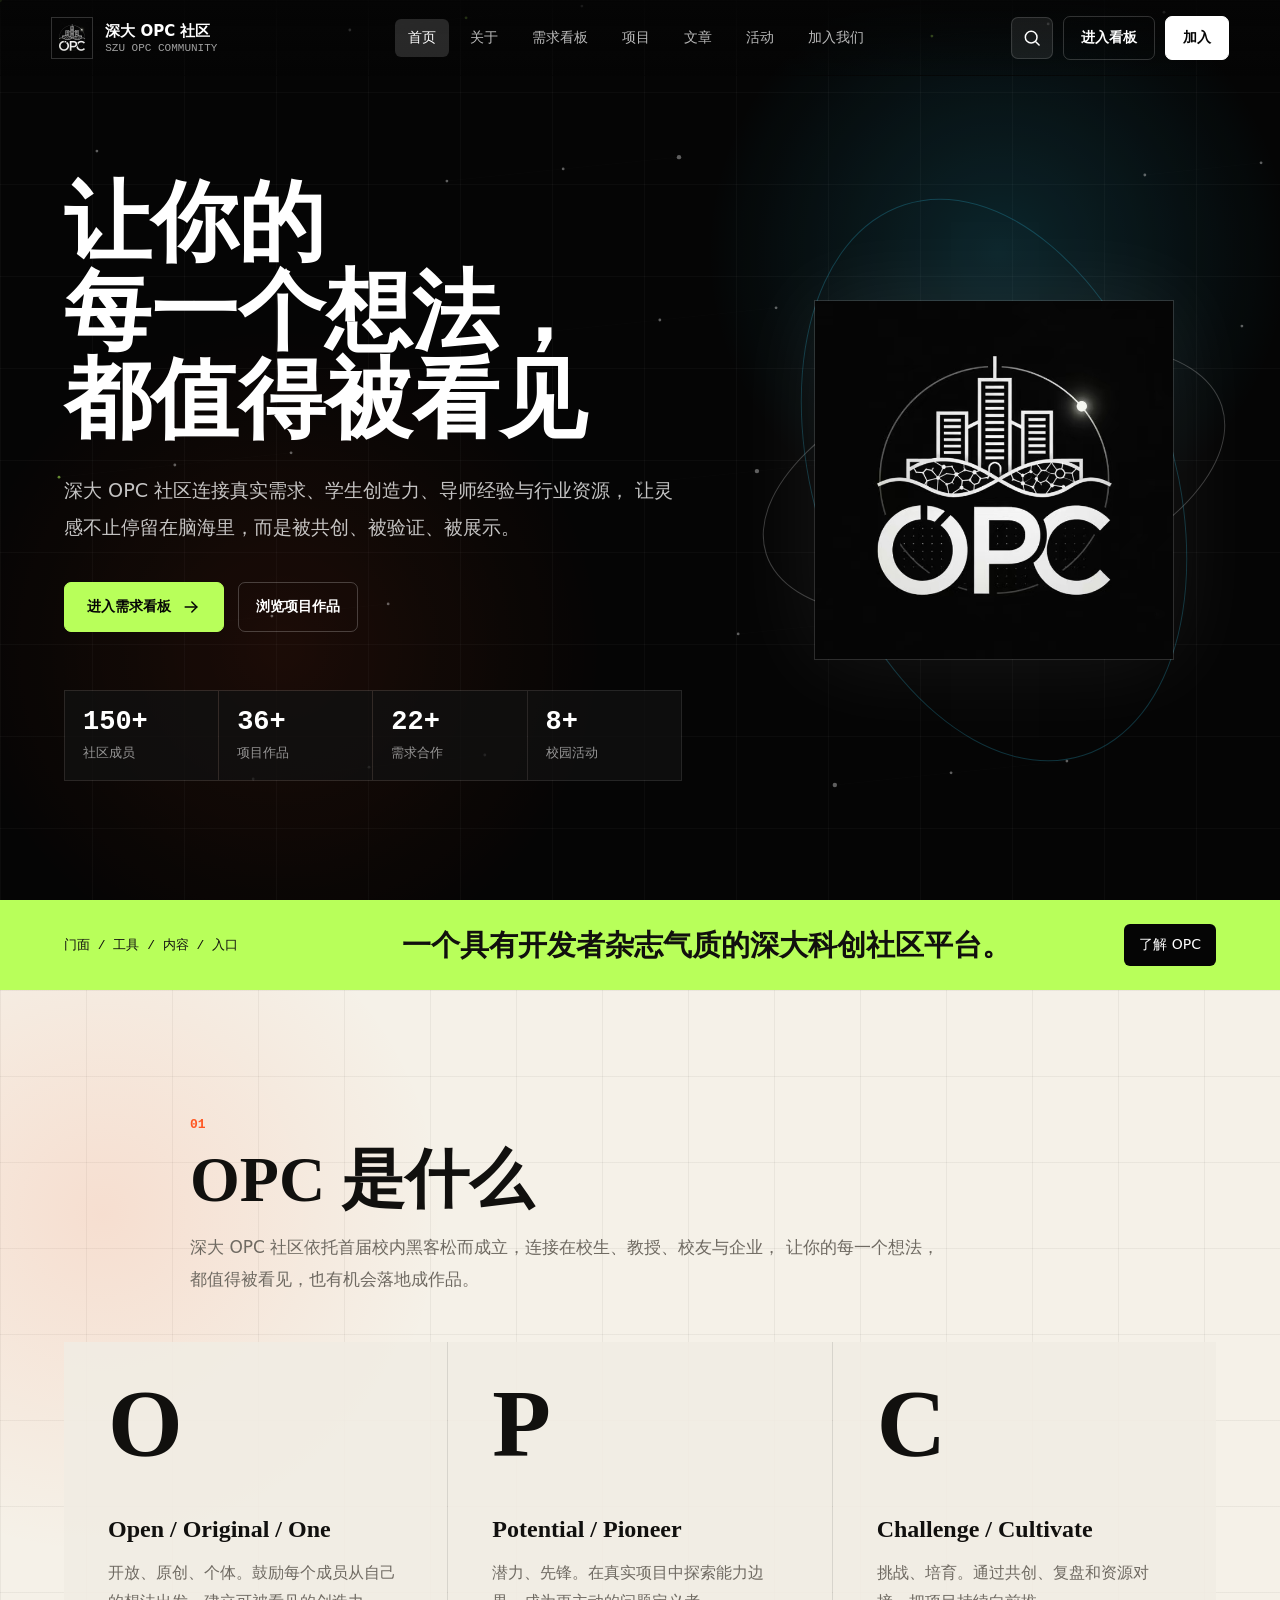
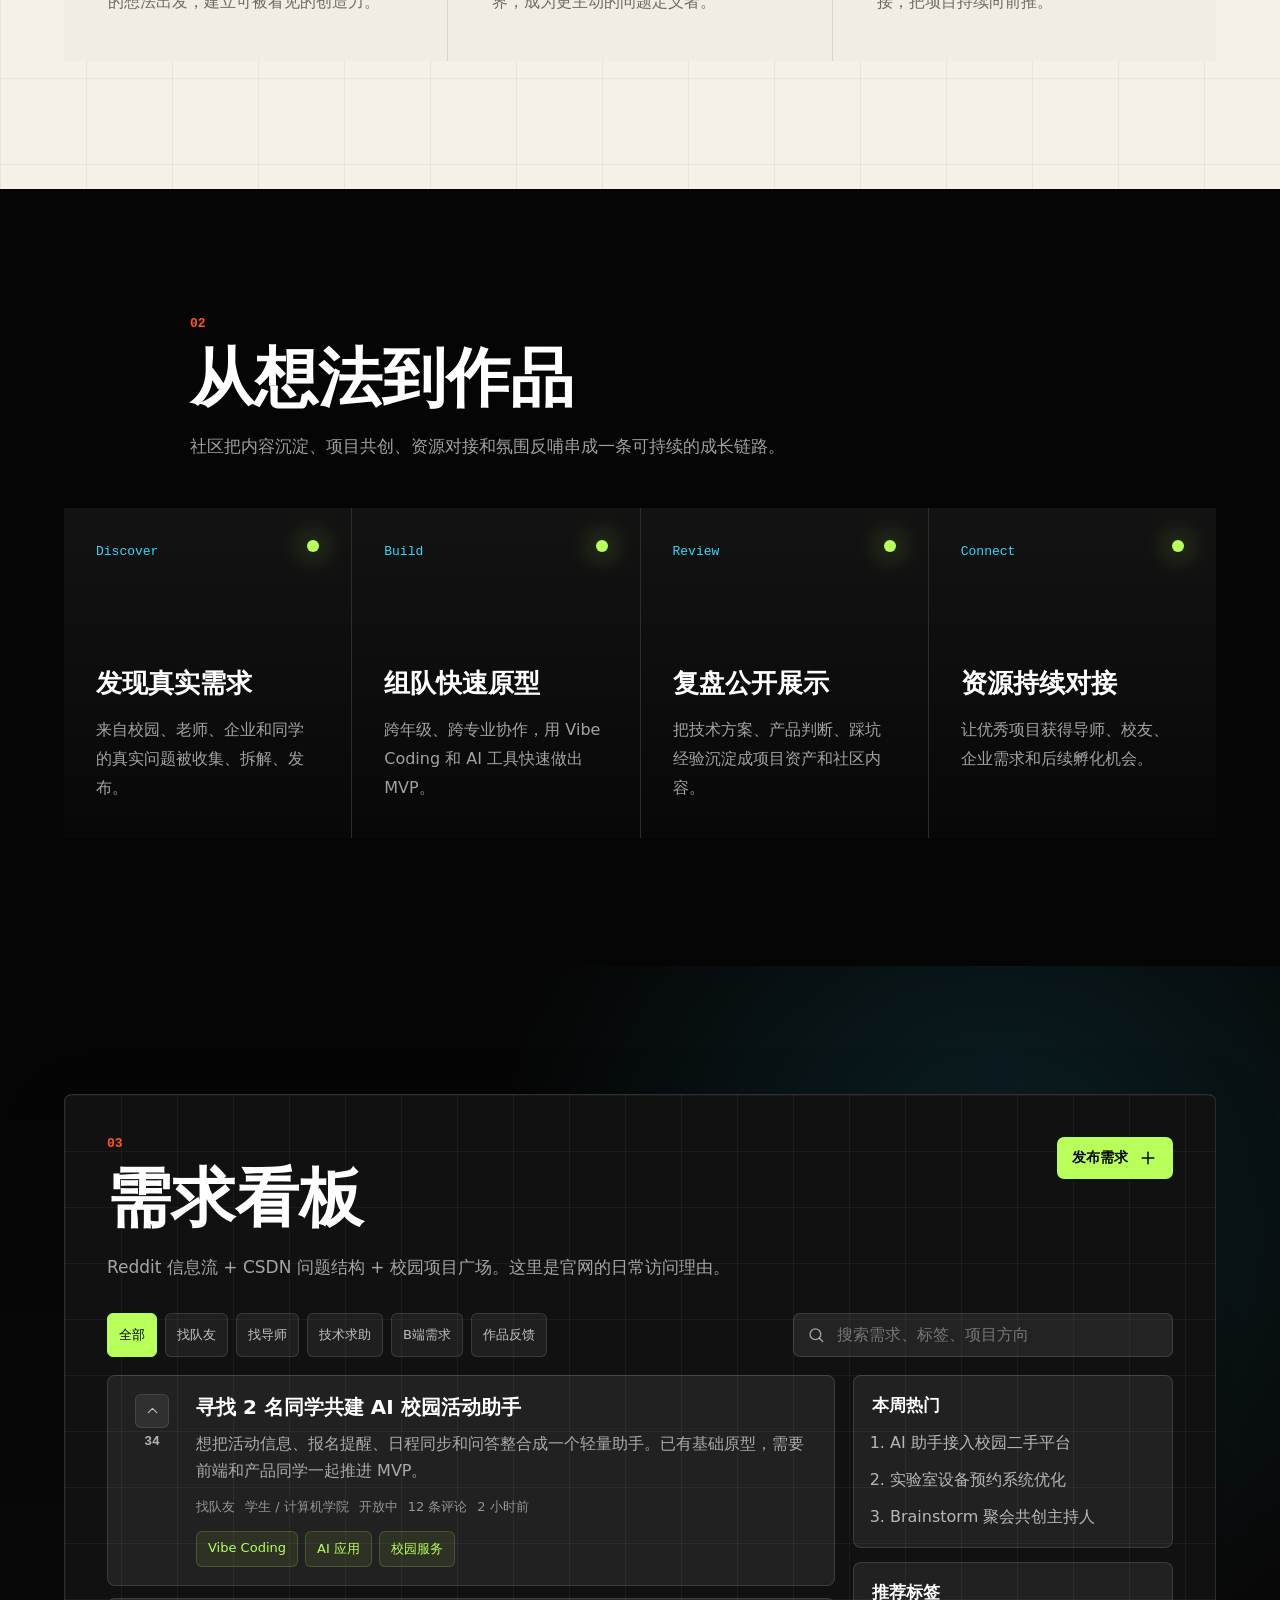
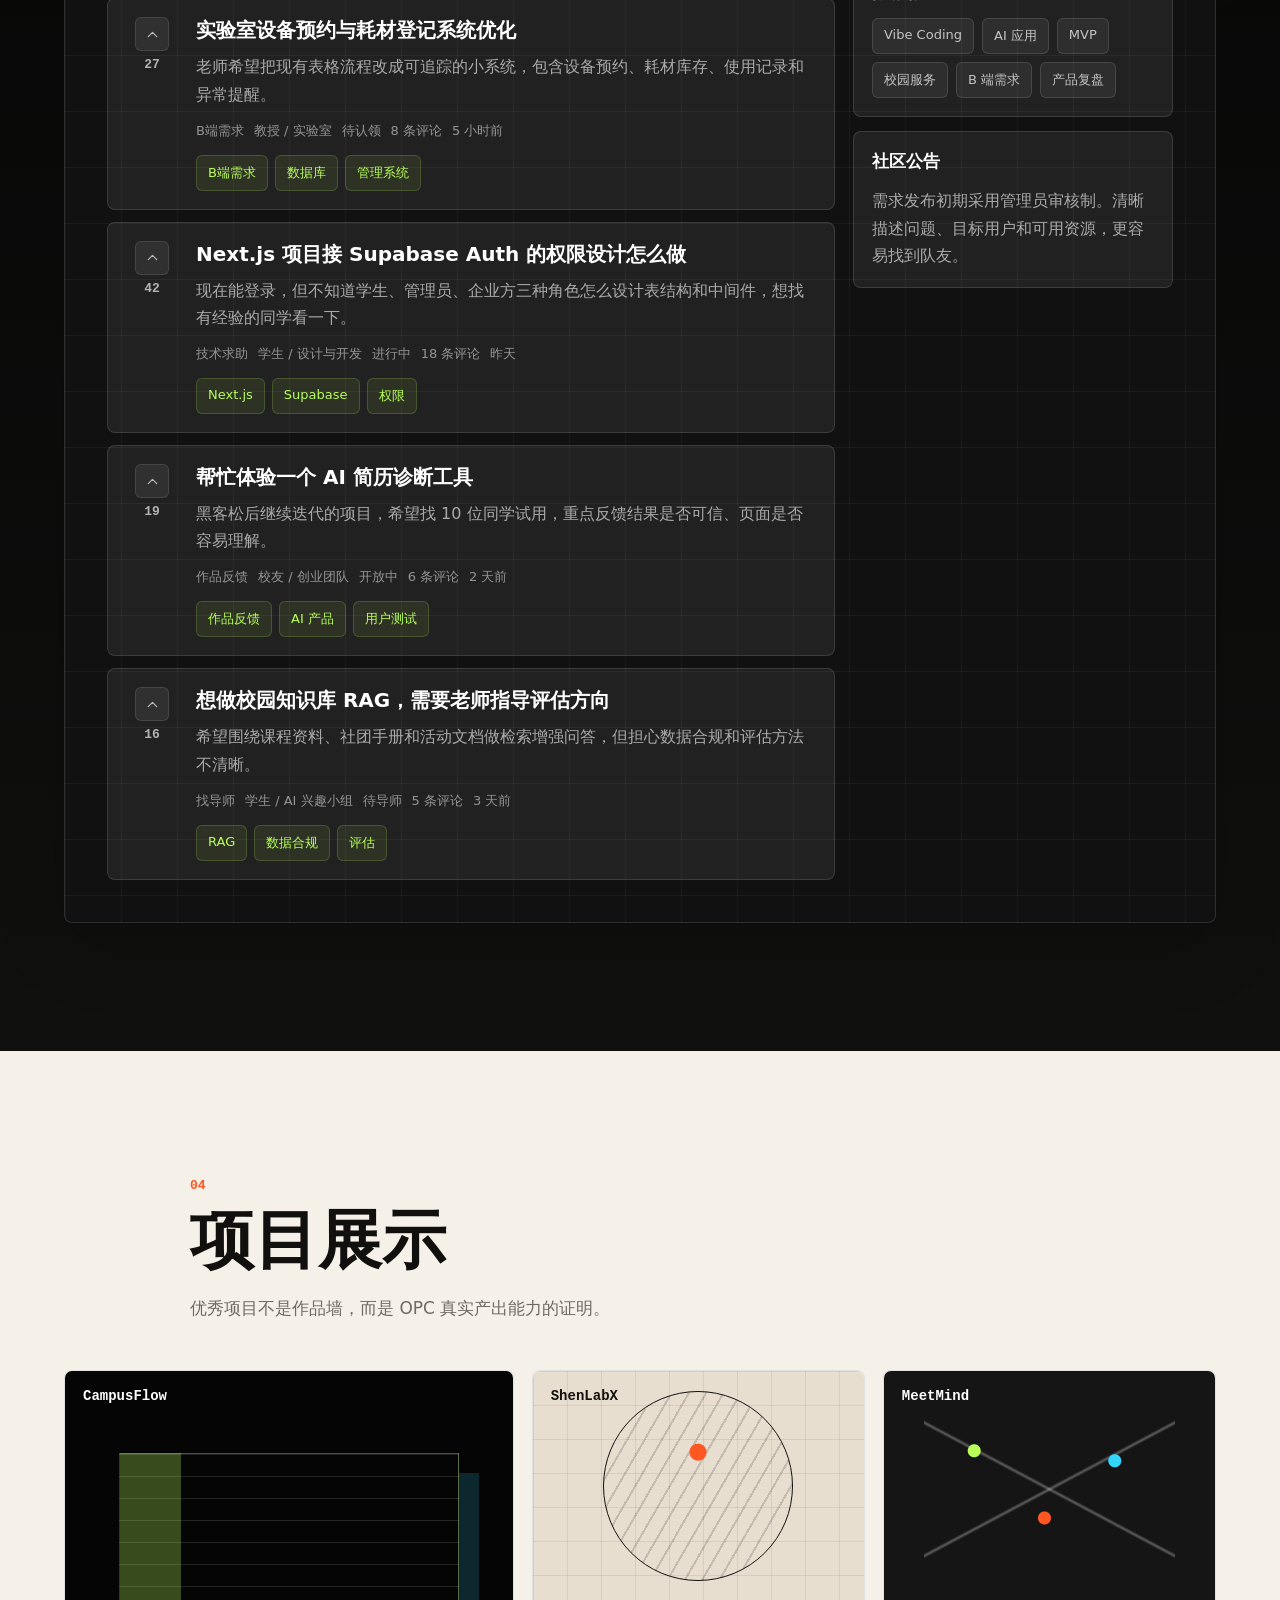
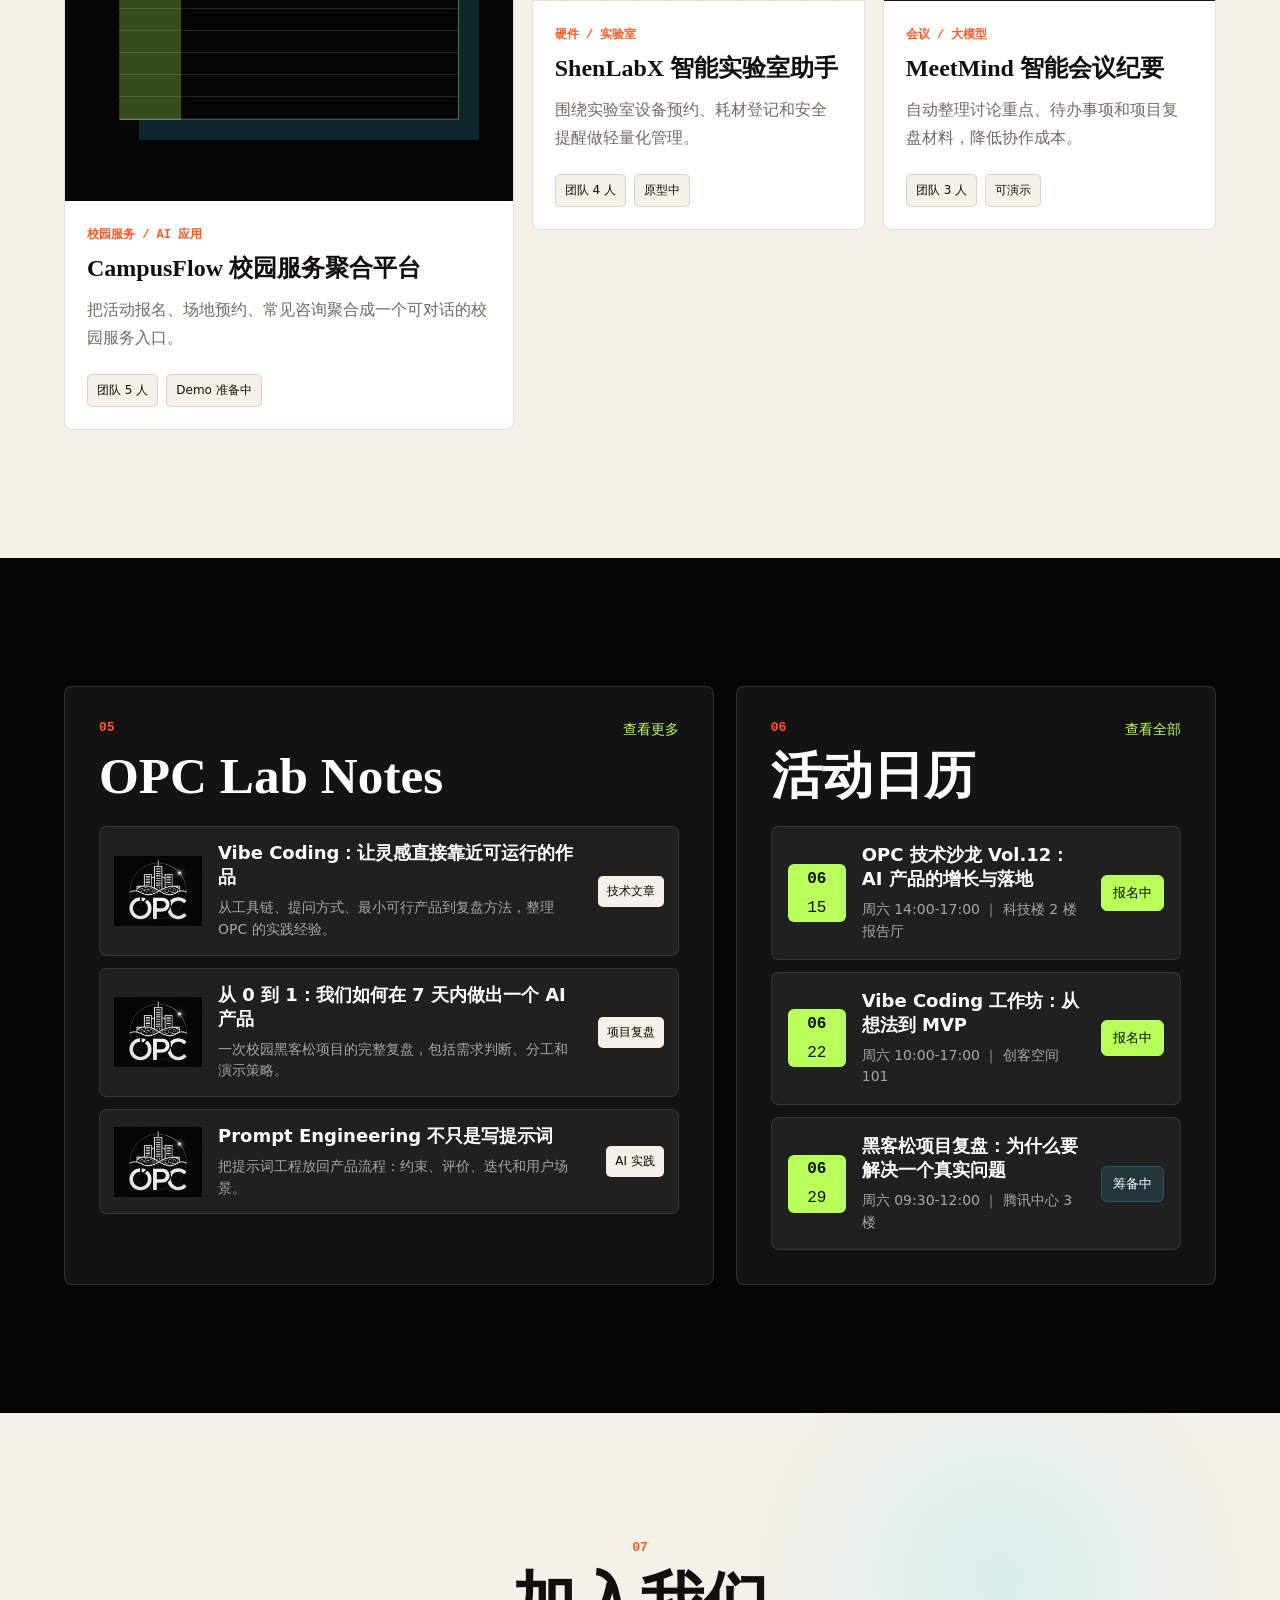
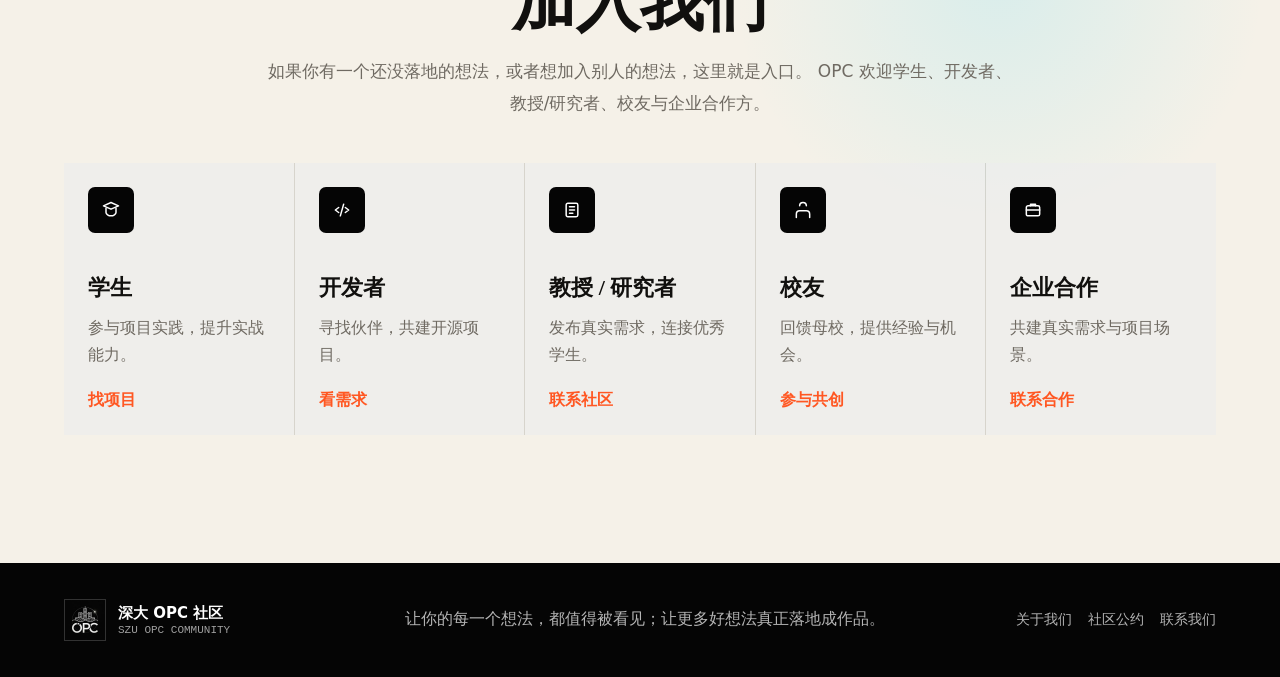
==== index.html @ 53cac073 "Initial OPC website" ====
<!doctype html>
<html lang="zh-CN">
  <head>
    <meta charset="UTF-8" />
    <meta name="viewport" content="width=device-width, initial-scale=1.0" />
    <meta
      name="description"
      content="深大 OPC 社区官网，让你的每一个想法，都值得被看见。面向 Vibe Coding、AI 应用与真实项目落地的深大科创实践社区。"
    />
    <title>深大 OPC 社区 | 让你的每一个想法，都值得被看见</title>
    <link rel="stylesheet" href="./styles.css" />
  </head>
  <body>
    <header class="site-header" data-elevated="false">
      <a class="brand" href="#home" aria-label="返回首页">
        <img src="./LOGO.jpg" alt="深大 OPC 社区 Logo" />
        <span>
          <strong>深大 OPC 社区</strong>
          <small>SZU OPC Community</small>
        </span>
      </a>

      <nav class="desktop-nav" aria-label="主导航">
        <a href="#home">首页</a>
        <a href="#about">关于</a>
        <a href="#board">需求看板</a>
        <a href="#projects">项目</a>
        <a href="#posts">文章</a>
        <a href="#events">活动</a>
        <a href="#join">加入我们</a>
      </nav>

      <div class="header-actions">
        <button class="icon-button" type="button" aria-label="搜索" data-open-search>
          <svg viewBox="0 0 24 24" aria-hidden="true">
            <circle cx="11" cy="11" r="7"></circle>
            <path d="m16.5 16.5 4 4"></path>
          </svg>
        </button>
        <a class="ghost-button" href="#board">进入看板</a>
        <a class="solid-button" href="#join">加入</a>
        <button class="menu-button" type="button" aria-label="打开菜单" data-menu-button>
          <span></span>
          <span></span>
        </button>
      </div>
    </header>

    <aside class="mobile-panel" aria-hidden="true" data-mobile-panel>
      <a href="#home">首页</a>
      <a href="#about">关于 OPC</a>
      <a href="#board">需求看板</a>
      <a href="#projects">项目展示</a>
      <a href="#posts">社区文章</a>
      <a href="#events">活动</a>
      <a href="#join">加入我们</a>
    </aside>

    <main>
      <section class="hero section-dark" id="home">
        <canvas class="network-canvas" aria-hidden="true"></canvas>
        <div class="hero-grid">
          <div class="hero-copy reveal">
            <h1><span>让你的</span><span>每一个想法，</span><span>都值得被看见</span></h1>
            <p>
              深大 OPC 社区连接真实需求、学生创造力、导师经验与行业资源，
              让灵感不止停留在脑海里，而是被共创、被验证、被展示。
            </p>
            <div class="hero-actions">
              <a class="primary-cta" href="#board">
                进入需求看板
                <svg viewBox="0 0 24 24" aria-hidden="true">
                  <path d="M5 12h14"></path>
                  <path d="m13 6 6 6-6 6"></path>
                </svg>
              </a>
              <a class="secondary-cta" href="#projects">浏览项目作品</a>
            </div>
            <dl class="hero-stats">
              <div>
                <dt>150+</dt>
                <dd>社区成员</dd>
              </div>
              <div>
                <dt>36+</dt>
                <dd>项目作品</dd>
              </div>
              <div>
                <dt>22+</dt>
                <dd>需求合作</dd>
              </div>
              <div>
                <dt>8+</dt>
                <dd>校园活动</dd>
              </div>
            </dl>
          </div>

          <div class="hero-mark reveal">
            <img src="./LOGO.jpg" alt="深大 OPC 社区品牌标识" />
            <div class="orbit orbit-one"></div>
            <div class="orbit orbit-two"></div>
          </div>
        </div>
      </section>

      <section class="intro-strip">
        <p>门面 / 工具 / 内容 / 入口</p>
        <strong>一个具有开发者杂志气质的深大科创社区平台。</strong>
        <a href="#about">了解 OPC</a>
      </section>

      <section class="section paper-section" id="about">
        <div class="section-heading reveal">
          <span class="section-number">01</span>
          <h2>OPC 是什么</h2>
          <p>
            深大 OPC 社区依托首届校内黑客松而成立，连接在校生、教授、校友与企业，
            让你的每一个想法，都值得被看见，也有机会落地成作品。
          </p>
        </div>
        <div class="meaning-grid reveal">
          <article>
            <span>O</span>
            <h3>Open / Original / One</h3>
            <p>开放、原创、个体。鼓励每个成员从自己的想法出发，建立可被看见的创造力。</p>
          </article>
          <article>
            <span>P</span>
            <h3>Potential / Pioneer</h3>
            <p>潜力、先锋。在真实项目中探索能力边界，成为更主动的问题定义者。</p>
          </article>
          <article>
            <span>C</span>
            <h3>Challenge / Cultivate</h3>
            <p>挑战、培育。通过共创、复盘和资源对接，把项目持续向前推。</p>
          </article>
        </div>
      </section>

      <section class="section flow-section">
        <div class="section-heading reveal">
          <span class="section-number">02</span>
          <h2>从想法到作品</h2>
          <p>社区把内容沉淀、项目共创、资源对接和氛围反哺串成一条可持续的成长链路。</p>
        </div>
        <div class="flow-line reveal">
          <article>
            <small>Discover</small>
            <h3>发现真实需求</h3>
            <p>来自校园、老师、企业和同学的真实问题被收集、拆解、发布。</p>
          </article>
          <article>
            <small>Build</small>
            <h3>组队快速原型</h3>
            <p>跨年级、跨专业协作，用 Vibe Coding 和 AI 工具快速做出 MVP。</p>
          </article>
          <article>
            <small>Review</small>
            <h3>复盘公开展示</h3>
            <p>把技术方案、产品判断、踩坑经验沉淀成项目资产和社区内容。</p>
          </article>
          <article>
            <small>Connect</small>
            <h3>资源持续对接</h3>
            <p>让优秀项目获得导师、校友、企业需求和后续孵化机会。</p>
          </article>
        </div>
      </section>

      <section class="section board-section" id="board">
        <div class="board-shell reveal">
          <div class="board-top">
            <div>
              <span class="section-number">03</span>
              <h2>需求看板</h2>
              <p>Reddit 信息流 + CSDN 问题结构 + 校园项目广场。这里是官网的日常访问理由。</p>
            </div>
            <button class="primary-cta compact" type="button" data-open-composer>
              发布需求
              <svg viewBox="0 0 24 24" aria-hidden="true">
                <path d="M12 5v14"></path>
                <path d="M5 12h14"></path>
              </svg>
            </button>
          </div>

          <div class="board-controls">
            <div class="filter-tabs" data-filter-tabs>
              <button class="active" type="button" data-filter="全部">全部</button>
              <button type="button" data-filter="找队友">找队友</button>
              <button type="button" data-filter="找导师">找导师</button>
              <button type="button" data-filter="技术求助">技术求助</button>
              <button type="button" data-filter="B端需求">B端需求</button>
              <button type="button" data-filter="作品反馈">作品反馈</button>
            </div>
            <label class="search-box">
              <svg viewBox="0 0 24 24" aria-hidden="true">
                <circle cx="11" cy="11" r="7"></circle>
                <path d="m16.5 16.5 4 4"></path>
              </svg>
              <input data-board-search type="search" placeholder="搜索需求、标签、项目方向" />
            </label>
          </div>

          <div class="board-layout">
            <div class="demand-feed" data-demand-feed></div>
            <aside class="board-sidebar">
              <section>
                <h3>本周热门</h3>
                <ol>
                  <li>AI 助手接入校园二手平台</li>
                  <li>实验室设备预约系统优化</li>
                  <li>Brainstorm 聚会共创主持人</li>
                </ol>
              </section>
              <section>
                <h3>推荐标签</h3>
                <div class="tag-cloud">
                  <span>Vibe Coding</span>
                  <span>AI 应用</span>
                  <span>MVP</span>
                  <span>校园服务</span>
                  <span>B 端需求</span>
                  <span>产品复盘</span>
                </div>
              </section>
              <section class="notice">
                <h3>社区公告</h3>
                <p>需求发布初期采用管理员审核制。清晰描述问题、目标用户和可用资源，更容易找到队友。</p>
              </section>
            </aside>
          </div>
        </div>
      </section>

      <section class="section project-section" id="projects">
        <div class="section-heading reveal">
          <span class="section-number">04</span>
          <h2>项目展示</h2>
          <p>优秀项目不是作品墙，而是 OPC 真实产出能力的证明。</p>
        </div>
        <div class="project-rail reveal">
          <article class="project-card large">
            <div class="project-visual black-visual">
              <span>CampusFlow</span>
              <div class="mini-dashboard"></div>
            </div>
            <div>
              <small>校园服务 / AI 应用</small>
              <h3>CampusFlow 校园服务聚合平台</h3>
              <p>把活动报名、场地预约、常见咨询聚合成一个可对话的校园服务入口。</p>
              <footer>
                <span>团队 5 人</span>
                <span>Demo 准备中</span>
              </footer>
            </div>
          </article>
          <article class="project-card">
            <div class="project-visual light-visual">
              <span>ShenLabX</span>
              <div class="lab-object"></div>
            </div>
            <div>
              <small>硬件 / 实验室</small>
              <h3>ShenLabX 智能实验室助手</h3>
              <p>围绕实验室设备预约、耗材登记和安全提醒做轻量化管理。</p>
              <footer>
                <span>团队 4 人</span>
                <span>原型中</span>
              </footer>
            </div>
          </article>
          <article class="project-card">
            <div class="project-visual network-visual">
              <span>MeetMind</span>
              <div class="node-graph"></div>
            </div>
            <div>
              <small>会议 / 大模型</small>
              <h3>MeetMind 智能会议纪要</h3>
              <p>自动整理讨论重点、待办事项和项目复盘材料，降低协作成本。</p>
              <footer>
                <span>团队 3 人</span>
                <span>可演示</span>
              </footer>
            </div>
          </article>
        </div>
      </section>

      <section class="section content-events">
        <div class="posts-panel reveal" id="posts">
          <div class="panel-heading">
            <div>
              <span class="section-number">05</span>
              <h2>OPC Lab Notes</h2>
            </div>
            <a href="#posts">查看更多</a>
          </div>
          <div class="post-list">
            <article data-post-id="vibe-coding" role="button" tabindex="0" aria-label="查看文章：Vibe Coding：让灵感直接靠近可运行的作品">
              <img src="./LOGO.jpg" alt="" />
              <div>
                <h3>Vibe Coding：让灵感直接靠近可运行的作品</h3>
                <p>从工具链、提问方式、最小可行产品到复盘方法，整理 OPC 的实践经验。</p>
              </div>
              <span>技术文章</span>
            </article>
            <article data-post-id="ai-product-7-days" role="button" tabindex="0" aria-label="查看文章：从 0 到 1：我们如何在 7 天内做出一个 AI 产品">
              <img src="./LOGO.jpg" alt="" />
              <div>
                <h3>从 0 到 1：我们如何在 7 天内做出一个 AI 产品</h3>
                <p>一次校园黑客松项目的完整复盘，包括需求判断、分工和演示策略。</p>
              </div>
              <span>项目复盘</span>
            </article>
            <article data-post-id="prompt-engineering" role="button" tabindex="0" aria-label="查看文章：Prompt Engineering 不只是写提示词">
              <img src="./LOGO.jpg" alt="" />
              <div>
                <h3>Prompt Engineering 不只是写提示词</h3>
                <p>把提示词工程放回产品流程：约束、评价、迭代和用户场景。</p>
              </div>
              <span>AI 实践</span>
            </article>
          </div>
        </div>

        <div class="events-panel reveal" id="events">
          <div class="panel-heading">
            <div>
              <span class="section-number">06</span>
              <h2>活动日历</h2>
            </div>
            <a href="#events">查看全部</a>
          </div>
          <div class="event-list">
            <article data-event-id="opc-salon-12" role="button" tabindex="0" aria-label="报名活动：OPC 技术沙龙 Vol.12：AI 产品的增长与落地">
              <time><strong>06</strong><span>15</span></time>
              <div>
                <h3>OPC 技术沙龙 Vol.12：AI 产品的增长与落地</h3>
                <p>周六 14:00-17:00 ｜ 科技楼 2 楼报告厅</p>
              </div>
              <span class="status open">报名中</span>
            </article>
            <article data-event-id="vibe-workshop" role="button" tabindex="0" aria-label="报名活动：Vibe Coding 工作坊：从想法到 MVP">
              <time><strong>06</strong><span>22</span></time>
              <div>
                <h3>Vibe Coding 工作坊：从想法到 MVP</h3>
                <p>周六 10:00-17:00 ｜ 创客空间 101</p>
              </div>
              <span class="status open">报名中</span>
            </article>
            <article data-event-id="hackathon-review" role="button" tabindex="0" aria-label="查看活动：黑客松项目复盘">
              <time><strong>06</strong><span>29</span></time>
              <div>
                <h3>黑客松项目复盘：为什么要解决一个真实问题</h3>
                <p>周六 09:30-12:00 ｜ 腾讯中心 3 楼</p>
              </div>
              <span class="status soon">筹备中</span>
            </article>
          </div>
        </div>
      </section>

      <section class="section join-section" id="join">
        <div class="join-copy reveal">
          <span class="section-number">07</span>
          <h2>加入我们</h2>
          <p>
            如果你有一个还没落地的想法，或者想加入别人的想法，这里就是入口。
            OPC 欢迎学生、开发者、教授/研究者、校友与企业合作方。
          </p>
        </div>
        <div class="join-grid reveal">
          <article>
            <div class="join-icon">
              <svg viewBox="0 0 24 24" aria-hidden="true">
                <path d="M3 7 12 3l9 4-9 4-9-4Z"></path>
                <path d="M6 10v5c0 2 3 4 6 4s6-2 6-4v-5"></path>
              </svg>
            </div>
            <h3>学生</h3>
            <p>参与项目实践，提升实战能力。</p>
            <a href="#board">找项目</a>
          </article>
          <article>
            <div class="join-icon">
              <svg viewBox="0 0 24 24" aria-hidden="true">
                <path d="m8 9-4 3 4 3"></path>
                <path d="m16 9 4 3-4 3"></path>
                <path d="m14 5-4 14"></path>
              </svg>
            </div>
            <h3>开发者</h3>
            <p>寻找伙伴，共建开源项目。</p>
            <a href="#board">看需求</a>
          </article>
          <article>
            <div class="join-icon">
              <svg viewBox="0 0 24 24" aria-hidden="true">
                <rect x="5" y="4" width="14" height="16" rx="2"></rect>
                <path d="M9 8h6"></path>
                <path d="M9 12h6"></path>
                <path d="M9 16h4"></path>
              </svg>
            </div>
            <h3>教授 / 研究者</h3>
            <p>发布真实需求，连接优秀学生。</p>
            <a href="#join">联系社区</a>
          </article>
          <article>
            <div class="join-icon">
              <svg viewBox="0 0 24 24" aria-hidden="true">
                <path d="M8 7a4 4 0 1 1 8 0"></path>
                <path d="M4 21v-4a4 4 0 0 1 4-4h8a4 4 0 0 1 4 4v4"></path>
              </svg>
            </div>
            <h3>校友</h3>
            <p>回馈母校，提供经验与机会。</p>
            <a href="#join">参与共创</a>
          </article>
          <article>
            <div class="join-icon">
              <svg viewBox="0 0 24 24" aria-hidden="true">
                <rect x="4" y="7" width="16" height="12" rx="2"></rect>
                <path d="M9 7V5h6v2"></path>
                <path d="M4 12h16"></path>
              </svg>
            </div>
            <h3>企业合作</h3>
            <p>共建真实需求与项目场景。</p>
            <a href="#join">联系合作</a>
          </article>
        </div>
      </section>
    </main>

    <footer class="site-footer">
      <div class="brand footer-brand">
        <img src="./LOGO.jpg" alt="" />
        <span>
          <strong>深大 OPC 社区</strong>
          <small>SZU OPC Community</small>
        </span>
      </div>
      <p>让你的每一个想法，都值得被看见；让更多好想法真正落地成作品。</p>
      <div class="footer-links">
        <a href="#about">关于我们</a>
        <a href="#board">社区公约</a>
        <a href="#join">联系我们</a>
      </div>
    </footer>

    <dialog class="composer-modal" data-composer>
      <form method="dialog" class="composer-card">
        <button class="modal-close" type="button" data-close-composer aria-label="关闭">
          <svg viewBox="0 0 24 24" aria-hidden="true">
            <path d="M6 6l12 12"></path>
            <path d="M18 6 6 18"></path>
          </svg>
        </button>
        <h2>发布一个真实需求</h2>
        <p>初期内容会进入管理员审核。请尽量描述目标用户、问题场景和你已有的资源。</p>
        <label>
          需求标题
          <input type="text" placeholder="例如：寻找同学共建 AI 校园活动助手" />
        </label>
        <label>
          类型
          <select>
            <option>找队友</option>
            <option>找导师</option>
            <option>技术求助</option>
            <option>B端需求</option>
            <option>作品反馈</option>
          </select>
        </label>
        <label>
          需求描述
          <textarea rows="5" placeholder="描述问题、目标用户、期望成果、当前进展"></textarea>
        </label>
        <div class="modal-actions">
          <button class="secondary-cta dark" type="button" data-close-composer>取消</button>
          <button class="primary-cta compact" type="submit">提交审核</button>
        </div>
      </form>
    </dialog>

    <dialog class="search-modal" data-search-modal>
      <form method="dialog" class="search-card">
        <button class="modal-close" type="button" data-close-search aria-label="关闭搜索">
          <svg viewBox="0 0 24 24" aria-hidden="true">
            <path d="M6 6l12 12"></path>
            <path d="M18 6 6 18"></path>
          </svg>
        </button>
        <h2>搜索 OPC</h2>
        <input type="search" placeholder="搜索需求、项目、活动或文章" />
        <div class="quick-links">
          <a href="#board">需求看板</a>
          <a href="#projects">项目展示</a>
          <a href="#posts">OPC Lab Notes</a>
        </div>
      </form>
    </dialog>

    <dialog class="post-modal" data-post-modal>
      <article class="post-detail-card">
        <button class="modal-close" type="button" data-close-post aria-label="关闭文章">
          <svg viewBox="0 0 24 24" aria-hidden="true">
            <path d="M6 6l12 12"></path>
            <path d="M18 6 6 18"></path>
          </svg>
        </button>
        <div class="post-detail-meta" data-post-category></div>
        <h2 data-post-title></h2>
        <p class="post-detail-summary" data-post-summary></p>
        <div class="post-detail-body" data-post-body></div>
        <footer class="post-detail-footer">
          <span>OPC Lab Notes</span>
          <button class="primary-cta compact" type="button" data-close-post>返回文章列表</button>
        </footer>
      </article>
    </dialog>

    <dialog class="event-modal" data-event-modal>
      <form method="dialog" class="event-detail-card" data-event-form>
        <button class="modal-close" type="button" data-close-event aria-label="关闭活动">
          <svg viewBox="0 0 24 24" aria-hidden="true">
            <path d="M6 6l12 12"></path>
            <path d="M18 6 6 18"></path>
          </svg>
        </button>
        <div class="post-detail-meta" data-event-status></div>
        <h2 data-event-title></h2>
        <p class="post-detail-summary" data-event-info></p>
        <div class="post-detail-body" data-event-desc></div>
        <div class="event-signup-fields" data-event-signup>
          <label>
            姓名
            <input type="text" name="name" placeholder="请输入姓名" required />
          </label>
          <label>
            学院 / 身份
            <input type="text" name="identity" placeholder="例如：计算机学院 / 2024 级" required />
          </label>
          <label>
            联系方式
            <input type="text" name="contact" placeholder="微信或手机号" required />
          </label>
          <label>
            你想从活动中获得什么
            <textarea name="expectation" rows="4" placeholder="可选：告诉我们你的兴趣方向"></textarea>
          </label>
        </div>
        <p class="event-success" data-event-success hidden>报名已提交。我们会通过你填写的联系方式同步活动提醒。</p>
        <footer class="post-detail-footer">
          <span>OPC Events</span>
          <div class="event-actions">
            <button class="secondary-cta dark" type="button" data-close-event>关闭</button>
            <button class="primary-cta compact" type="submit" data-event-submit>提交报名</button>
          </div>
        </footer>
      </form>
    </dialog>

    <script src="./script.js"></script>
  </body>
</html>
---- styles.css ----
:root {
  --black: #050505;
  --ink: #11100e;
  --graphite: #1e1e1e;
  --muted: #6f6a62;
  --paper: #f5f1e8;
  --paper-deep: #e8ded0;
  --white: #ffffff;
  --orange: #ff5722;
  --blue: #32d7ff;
  --green: #b8ff5a;
  --line: rgba(255, 255, 255, 0.16);
  --dark-line: rgba(5, 5, 5, 0.12);
  --shadow: 0 22px 70px rgba(0, 0, 0, 0.18);
  --serif: "Noto Serif SC", "Source Han Serif SC", "Songti SC", SimSun, serif;
  --sans: "Noto Sans SC", "Source Han Sans SC", "Microsoft YaHei", system-ui, sans-serif;
  --mono: "JetBrains Mono", "IBM Plex Mono", Consolas, monospace;
}

* {
  box-sizing: border-box;
}

html {
  scroll-behavior: smooth;
}

body {
  margin: 0;
  color: var(--ink);
  background: var(--paper);
  font-family: var(--sans);
  letter-spacing: 0;
}

body.modal-open {
  overflow: hidden;
}

a {
  color: inherit;
  text-decoration: none;
}

button,
input,
select,
textarea {
  font: inherit;
}

button {
  cursor: pointer;
}

svg {
  display: block;
  width: 20px;
  height: 20px;
  fill: none;
  stroke: currentColor;
  stroke-width: 1.8;
  stroke-linecap: round;
  stroke-linejoin: round;
}

.site-header {
  position: fixed;
  top: 0;
  left: 0;
  right: 0;
  z-index: 30;
  display: flex;
  align-items: center;
  justify-content: space-between;
  height: 76px;
  padding: 0 clamp(18px, 4vw, 56px);
  color: var(--white);
  background: linear-gradient(180deg, rgba(5, 5, 5, 0.82), rgba(5, 5, 5, 0.2));
  border-bottom: 1px solid transparent;
  transition: background 180ms ease, border-color 180ms ease, backdrop-filter 180ms ease;
}

.site-header[data-elevated="true"] {
  background: rgba(5, 5, 5, 0.88);
  border-color: rgba(255, 255, 255, 0.12);
  backdrop-filter: blur(18px);
}

.brand {
  display: inline-flex;
  align-items: center;
  gap: 12px;
  min-width: 210px;
}

.brand img {
  width: 42px;
  height: 42px;
  object-fit: cover;
  border: 1px solid rgba(255, 255, 255, 0.18);
  background: var(--black);
}

.brand span {
  display: grid;
  gap: 2px;
}

.brand strong {
  font-size: 15px;
  font-weight: 650;
}

.brand small {
  color: rgba(255, 255, 255, 0.62);
  font: 11px/1 var(--mono);
  text-transform: uppercase;
}

.desktop-nav {
  display: flex;
  align-items: center;
  gap: 8px;
  color: rgba(255, 255, 255, 0.72);
  font-size: 14px;
}

.desktop-nav a {
  padding: 10px 13px;
  border-radius: 6px;
  transition: color 160ms ease, background 160ms ease;
}

.desktop-nav a:hover {
  color: var(--white);
  background: rgba(255, 255, 255, 0.08);
}

.desktop-nav a.active {
  color: var(--white);
  background: rgba(255, 255, 255, 0.14);
}

.header-actions {
  display: flex;
  align-items: center;
  justify-content: flex-end;
  gap: 10px;
  min-width: 210px;
}

.icon-button,
.menu-button {
  display: inline-grid;
  place-items: center;
  width: 42px;
  height: 42px;
  color: var(--white);
  background: rgba(255, 255, 255, 0.08);
  border: 1px solid rgba(255, 255, 255, 0.14);
  border-radius: 7px;
}

.ghost-button,
.solid-button,
.primary-cta,
.secondary-cta {
  display: inline-flex;
  align-items: center;
  justify-content: center;
  gap: 10px;
  min-height: 44px;
  padding: 0 17px;
  border-radius: 7px;
  font-size: 14px;
  font-weight: 650;
  white-space: nowrap;
  transition: transform 160ms ease, background 160ms ease, color 160ms ease, border-color 160ms ease;
}

.ghost-button {
  color: var(--white);
  border: 1px solid rgba(255, 255, 255, 0.18);
}

.solid-button,
.primary-cta {
  color: var(--black);
  background: var(--white);
  border: 1px solid var(--white);
}

.primary-cta:hover,
.secondary-cta:hover,
.solid-button:hover,
.ghost-button:hover {
  transform: translateY(-2px);
}

.primary-cta {
  min-height: 50px;
  padding: 0 22px;
  background: var(--green);
  border-color: var(--green);
}

.primary-cta.compact {
  min-height: 42px;
  padding: 0 15px;
  border: 0;
}

.secondary-cta {
  color: var(--white);
  border: 1px solid rgba(255, 255, 255, 0.22);
}

.secondary-cta.dark {
  color: var(--ink);
  border-color: var(--dark-line);
}

.menu-button {
  display: none;
  gap: 5px;
}

.menu-button span {
  display: block;
  width: 18px;
  height: 2px;
  background: currentColor;
}

.mobile-panel {
  position: fixed;
  top: 82px;
  left: 16px;
  right: 16px;
  z-index: 25;
  display: none;
  padding: 18px;
  color: var(--white);
  background: rgba(5, 5, 5, 0.94);
  border: 1px solid rgba(255, 255, 255, 0.14);
  border-radius: 8px;
  box-shadow: var(--shadow);
}

.mobile-panel a {
  display: block;
  padding: 14px 4px;
  border-bottom: 1px solid rgba(255, 255, 255, 0.1);
}

.mobile-panel a.active {
  color: var(--green);
  background: rgba(184, 255, 90, 0.08);
}

.mobile-panel a:last-child {
  border-bottom: 0;
}

.mobile-panel.open {
  display: block;
}

.section-dark {
  color: var(--white);
  background: var(--black);
}

.hero {
  position: relative;
  min-height: 100vh;
  overflow: hidden;
  padding: 124px clamp(18px, 5vw, 72px) 64px;
}

.hero::before {
  content: "";
  position: absolute;
  inset: 0;
  background:
    radial-gradient(circle at 78% 28%, rgba(50, 215, 255, 0.18), transparent 25%),
    radial-gradient(circle at 22% 72%, rgba(255, 87, 34, 0.11), transparent 28%),
    linear-gradient(rgba(255, 255, 255, 0.035) 1px, transparent 1px),
    linear-gradient(90deg, rgba(255, 255, 255, 0.035) 1px, transparent 1px);
  background-size: auto, auto, 92px 92px, 92px 92px;
  opacity: 0.85;
}

.network-canvas {
  position: absolute;
  inset: 0;
  width: 100%;
  height: 100%;
  opacity: 0.58;
}

.hero-grid {
  position: relative;
  z-index: 2;
  display: grid;
  grid-template-columns: minmax(0, 1fr) minmax(300px, 0.72fr);
  align-items: center;
  gap: clamp(34px, 7vw, 100px);
  max-width: 1320px;
  min-height: calc(100vh - 188px);
  margin: 0 auto;
}

.hero-copy h1 {
  max-width: 760px;
  margin: 0;
  font: 700 clamp(48px, 6.8vw, 98px) / 1.02 var(--serif);
}

.hero-copy h1 span {
  display: block;
  white-space: nowrap;
}

.hero-copy p {
  max-width: 720px;
  margin: 28px 0 0;
  color: rgba(255, 255, 255, 0.76);
  font-size: clamp(17px, 1.5vw, 21px);
  line-height: 1.9;
}

.hero-actions {
  display: flex;
  flex-wrap: wrap;
  gap: 14px;
  margin-top: 36px;
}

.hero-stats {
  display: grid;
  grid-template-columns: repeat(4, minmax(92px, 1fr));
  gap: 1px;
  max-width: 680px;
  margin: 58px 0 0;
  padding: 1px;
  background: rgba(255, 255, 255, 0.13);
}

.hero-stats div {
  padding: 18px;
  background: rgba(5, 5, 5, 0.72);
}

.hero-stats dt {
  font: 700 27px/1 var(--mono);
}

.hero-stats dd {
  margin: 8px 0 0;
  color: rgba(255, 255, 255, 0.56);
  font-size: 13px;
}

.hero-mark {
  position: relative;
  display: grid;
  place-items: center;
  min-height: 480px;
}

.hero-mark img {
  position: relative;
  z-index: 4;
  width: min(74vw, 360px);
  height: min(74vw, 360px);
  object-fit: cover;
  border: 1px solid rgba(255, 255, 255, 0.16);
  box-shadow: 0 0 90px rgba(255, 255, 255, 0.08);
}

.orbit {
  position: absolute;
  border: 1px solid rgba(255, 255, 255, 0.22);
  border-radius: 50%;
  transform: rotate(-18deg);
}

.orbit-one {
  width: 480px;
  height: 240px;
  animation: orbitDrift 12s linear infinite;
}

.orbit-two {
  width: 360px;
  height: 580px;
  border-color: rgba(50, 215, 255, 0.22);
  animation: orbitDrift 16s linear infinite reverse;
}

.intro-strip {
  display: grid;
  grid-template-columns: 0.72fr 1.6fr auto;
  align-items: center;
  gap: 24px;
  padding: 24px clamp(18px, 5vw, 72px);
  background: var(--green);
}

.intro-strip p {
  margin: 0;
  font: 13px/1 var(--mono);
}

.intro-strip strong {
  font: 600 clamp(18px, 2.3vw, 31px) / 1.25 var(--serif);
}

.intro-strip a {
  padding: 12px 15px;
  color: var(--white);
  background: var(--black);
  border-radius: 6px;
  font-size: 14px;
}

.section {
  padding: clamp(76px, 10vw, 136px) clamp(18px, 5vw, 72px);
}

.paper-section {
  position: relative;
  overflow: hidden;
  background:
    radial-gradient(circle at 8% 28%, rgba(255, 87, 34, 0.12), transparent 26%),
    linear-gradient(rgba(5, 5, 5, 0.05) 1px, transparent 1px),
    linear-gradient(90deg, rgba(5, 5, 5, 0.05) 1px, transparent 1px),
    var(--paper);
  background-size: auto, 86px 86px, 86px 86px, auto;
}

.section-heading {
  max-width: 900px;
  margin: 0 auto 46px;
}

.section-number {
  display: block;
  margin-bottom: 15px;
  color: var(--orange);
  font: 700 13px/1 var(--mono);
}

.section-heading h2,
.board-top h2,
.panel-heading h2,
.join-copy h2 {
  margin: 0;
  font: 700 clamp(35px, 5vw, 72px) / 1.05 var(--serif);
}

.section-heading p,
.board-top p,
.join-copy p {
  max-width: 760px;
  margin: 18px 0 0;
  color: var(--muted);
  font-size: 17px;
  line-height: 1.9;
}

.meaning-grid {
  display: grid;
  grid-template-columns: repeat(3, 1fr);
  gap: 1px;
  max-width: 1180px;
  margin: 0 auto;
  background: var(--dark-line);
}

.meaning-grid article {
  min-height: 300px;
  padding: clamp(24px, 4vw, 44px);
  background: rgba(245, 241, 232, 0.88);
}

.meaning-grid span {
  display: block;
  margin-bottom: 52px;
  font: 700 96px/0.8 var(--serif);
}

.meaning-grid h3 {
  margin: 0;
  font: 700 24px/1.2 var(--serif);
}

.meaning-grid p {
  margin: 16px 0 0;
  color: var(--muted);
  line-height: 1.8;
}

.flow-section {
  color: var(--white);
  background: var(--black);
}

.flow-section .section-heading p {
  color: rgba(255, 255, 255, 0.62);
}

.flow-line {
  display: grid;
  grid-template-columns: repeat(4, 1fr);
  gap: 1px;
  max-width: 1240px;
  margin: 0 auto;
  background: rgba(255, 255, 255, 0.16);
}

.flow-line article {
  position: relative;
  min-height: 330px;
  padding: 32px;
  background:
    linear-gradient(180deg, rgba(255, 255, 255, 0.055), rgba(255, 255, 255, 0.01)),
    var(--black);
}

.flow-line article::after {
  content: "";
  position: absolute;
  top: 32px;
  right: 32px;
  width: 12px;
  height: 12px;
  background: var(--green);
  border-radius: 50%;
  box-shadow: 0 0 28px var(--green);
}

.flow-line small {
  color: var(--blue);
  font: 13px/1 var(--mono);
}

.flow-line h3 {
  margin: 110px 0 0;
  font: 700 26px/1.18 var(--serif);
}

.flow-line p {
  margin: 16px 0 0;
  color: rgba(255, 255, 255, 0.62);
  line-height: 1.8;
}

.board-section {
  background:
    radial-gradient(circle at 78% 12%, rgba(50, 215, 255, 0.12), transparent 28%),
    linear-gradient(180deg, var(--black), #10100f);
}

.board-shell {
  max-width: 1320px;
  margin: 0 auto;
  padding: clamp(20px, 3.3vw, 42px);
  color: var(--white);
  background:
    linear-gradient(rgba(255, 255, 255, 0.045) 1px, transparent 1px),
    linear-gradient(90deg, rgba(255, 255, 255, 0.045) 1px, transparent 1px),
    #111;
  background-size: 56px 56px;
  border: 1px solid rgba(255, 255, 255, 0.12);
  border-radius: 8px;
  box-shadow: var(--shadow);
}

.board-top {
  display: flex;
  align-items: flex-start;
  justify-content: space-between;
  gap: 24px;
  margin-bottom: 30px;
}

.board-top p {
  color: rgba(255, 255, 255, 0.62);
}

.board-controls {
  display: grid;
  grid-template-columns: 1fr minmax(260px, 380px);
  gap: 16px;
  margin-bottom: 18px;
}

.filter-tabs {
  display: flex;
  flex-wrap: wrap;
  gap: 8px;
}

.filter-tabs button,
.tag-cloud span,
.demand-tags span,
.status {
  min-height: 34px;
  padding: 8px 11px;
  color: rgba(255, 255, 255, 0.72);
  background: rgba(255, 255, 255, 0.06);
  border: 1px solid rgba(255, 255, 255, 0.12);
  border-radius: 6px;
  font-size: 13px;
}

.filter-tabs button.active {
  color: var(--black);
  background: var(--green);
  border-color: var(--green);
}

.search-box {
  display: flex;
  align-items: center;
  gap: 10px;
  height: 44px;
  padding: 0 13px;
  color: rgba(255, 255, 255, 0.58);
  background: rgba(255, 255, 255, 0.08);
  border: 1px solid rgba(255, 255, 255, 0.12);
  border-radius: 7px;
}

.search-box input {
  width: 100%;
  color: var(--white);
  background: transparent;
  border: 0;
  outline: 0;
}

.search-box input::placeholder {
  color: rgba(255, 255, 255, 0.38);
}

.board-layout {
  display: grid;
  grid-template-columns: minmax(0, 1fr) 320px;
  gap: 18px;
}

.demand-feed {
  display: grid;
  gap: 12px;
}

.demand-card {
  display: grid;
  grid-template-columns: 52px minmax(0, 1fr);
  gap: 18px;
  padding: 18px;
  background: rgba(255, 255, 255, 0.07);
  border: 1px solid rgba(255, 255, 255, 0.12);
  border-radius: 8px;
  transition: transform 160ms ease, border-color 160ms ease, background 160ms ease;
}

.demand-card:hover {
  transform: translateY(-2px);
  border-color: rgba(184, 255, 90, 0.36);
  background: rgba(255, 255, 255, 0.1);
}

.vote-box {
  display: grid;
  justify-items: center;
  align-content: start;
  gap: 7px;
  color: rgba(255, 255, 255, 0.66);
  font: 700 13px/1 var(--mono);
}

.vote-box button {
  display: grid;
  place-items: center;
  width: 34px;
  height: 34px;
  color: inherit;
  background: rgba(255, 255, 255, 0.07);
  border: 1px solid rgba(255, 255, 255, 0.1);
  border-radius: 6px;
}

.vote-box button.liked {
  color: var(--black);
  background: var(--green);
}

.vote-box svg {
  width: 17px;
  height: 17px;
}

.demand-card h3 {
  margin: 0;
  font-size: 20px;
  line-height: 1.35;
}

.demand-card p {
  margin: 9px 0 0;
  color: rgba(255, 255, 255, 0.62);
  line-height: 1.7;
}

.demand-meta {
  display: flex;
  flex-wrap: wrap;
  gap: 10px;
  margin-top: 14px;
  color: rgba(255, 255, 255, 0.52);
  font-size: 13px;
}

.demand-tags {
  display: flex;
  flex-wrap: wrap;
  gap: 7px;
  margin-top: 15px;
}

.demand-tags span {
  min-height: auto;
  color: var(--green);
  background: rgba(184, 255, 90, 0.08);
  border-color: rgba(184, 255, 90, 0.18);
}

.board-sidebar {
  display: grid;
  align-content: start;
  gap: 14px;
}

.board-sidebar section {
  padding: 18px;
  background: rgba(255, 255, 255, 0.07);
  border: 1px solid rgba(255, 255, 255, 0.12);
  border-radius: 8px;
}

.board-sidebar h3 {
  margin: 0 0 14px;
  font-size: 17px;
}

.board-sidebar ol {
  display: grid;
  gap: 12px;
  margin: 0;
  padding-left: 18px;
  color: rgba(255, 255, 255, 0.68);
  line-height: 1.55;
}

.tag-cloud {
  display: flex;
  flex-wrap: wrap;
  gap: 8px;
}

.notice p {
  margin: 0;
  color: rgba(255, 255, 255, 0.62);
  line-height: 1.7;
}

.project-section {
  background: var(--paper);
}

.project-rail {
  display: grid;
  grid-template-columns: 1.35fr 1fr 1fr;
  gap: 18px;
  max-width: 1240px;
  margin: 0 auto;
}

.project-card {
  display: grid;
  grid-template-rows: 230px auto;
  overflow: hidden;
  background: var(--white);
  border: 1px solid var(--dark-line);
  border-radius: 8px;
}

.project-card.large {
  grid-row: span 2;
  grid-template-rows: 430px auto;
}

.project-card > div:last-child {
  padding: 22px;
}

.project-card small {
  color: var(--orange);
  font: 700 12px/1 var(--mono);
}

.project-card h3 {
  margin: 12px 0 0;
  font: 700 24px/1.22 var(--serif);
}

.project-card p {
  margin: 12px 0 0;
  color: var(--muted);
  line-height: 1.75;
}

.project-card footer {
  display: flex;
  flex-wrap: wrap;
  gap: 8px;
  margin-top: 22px;
}

.project-card footer span {
  padding: 7px 9px;
  background: var(--paper);
  border: 1px solid var(--dark-line);
  border-radius: 5px;
  font-size: 12px;
}

.project-visual {
  position: relative;
  display: grid;
  place-items: center;
  overflow: hidden;
  min-height: 0;
}

.project-visual span {
  position: absolute;
  top: 18px;
  left: 18px;
  z-index: 2;
  font: 700 14px/1 var(--mono);
}

.black-visual {
  color: var(--white);
  background: var(--black);
}

.light-visual {
  color: var(--ink);
  background:
    linear-gradient(rgba(5, 5, 5, 0.08) 1px, transparent 1px),
    linear-gradient(90deg, rgba(5, 5, 5, 0.08) 1px, transparent 1px),
    var(--paper-deep);
  background-size: 34px 34px;
}

.network-visual {
  color: var(--white);
  background: #151515;
}

.mini-dashboard {
  width: 76%;
  height: 62%;
  border: 1px solid rgba(255, 255, 255, 0.18);
  background:
    linear-gradient(90deg, rgba(184, 255, 90, 0.28) 0 18%, transparent 18% 100%),
    repeating-linear-gradient(to bottom, rgba(255, 255, 255, 0.13) 0 1px, transparent 1px 22px);
  box-shadow: 20px 20px 0 rgba(50, 215, 255, 0.16);
}

.lab-object {
  width: 190px;
  height: 190px;
  border: 1px solid var(--ink);
  border-radius: 50%;
  background:
    radial-gradient(circle at 50% 32%, var(--orange) 0 8px, transparent 9px),
    repeating-linear-gradient(120deg, transparent 0 13px, rgba(5, 5, 5, 0.16) 13px 15px);
}

.node-graph {
  width: 76%;
  height: 62%;
  background:
    radial-gradient(circle at 20% 25%, var(--green) 0 6px, transparent 7px),
    radial-gradient(circle at 76% 32%, var(--blue) 0 6px, transparent 7px),
    radial-gradient(circle at 48% 72%, var(--orange) 0 6px, transparent 7px),
    linear-gradient(28deg, transparent 48%, rgba(255, 255, 255, 0.3) 49%, transparent 50%),
    linear-gradient(-28deg, transparent 48%, rgba(255, 255, 255, 0.3) 49%, transparent 50%);
}

.content-events {
  display: grid;
  grid-template-columns: 1.15fr 0.85fr;
  gap: 22px;
  background: var(--black);
}

.posts-panel,
.events-panel {
  min-width: 0;
  padding: clamp(20px, 3vw, 34px);
  color: var(--white);
  background: rgba(255, 255, 255, 0.06);
  border: 1px solid rgba(255, 255, 255, 0.12);
  border-radius: 8px;
}

.panel-heading {
  display: flex;
  align-items: flex-start;
  justify-content: space-between;
  gap: 18px;
  margin-bottom: 24px;
}

.panel-heading h2 {
  font-size: clamp(31px, 4vw, 54px);
}

.panel-heading a {
  color: var(--green);
  font-size: 14px;
}

.post-list,
.event-list {
  display: grid;
  gap: 12px;
}

.post-list article {
  display: grid;
  grid-template-columns: 88px 1fr auto;
  gap: 16px;
  align-items: center;
  padding: 14px;
  background: rgba(255, 255, 255, 0.06);
  border: 1px solid rgba(255, 255, 255, 0.1);
  border-radius: 8px;
  cursor: pointer;
  transition: transform 160ms ease, border-color 160ms ease, background 160ms ease;
}

.post-list article:hover,
.post-list article:focus-visible {
  transform: translateY(-2px);
  border-color: rgba(184, 255, 90, 0.42);
  background: rgba(255, 255, 255, 0.1);
  outline: none;
}

.post-list img {
  width: 88px;
  height: 70px;
  object-fit: cover;
}

.post-list h3,
.event-list h3 {
  margin: 0;
  font-size: 18px;
}

.post-list p,
.event-list p {
  margin: 8px 0 0;
  color: rgba(255, 255, 255, 0.6);
  line-height: 1.55;
  font-size: 14px;
}

.post-list article > span {
  padding: 7px 9px;
  color: var(--black);
  background: var(--paper);
  border-radius: 5px;
  font-size: 12px;
}

.event-list article {
  display: grid;
  grid-template-columns: 58px 1fr auto;
  gap: 16px;
  align-items: center;
  padding: 16px;
  background: rgba(255, 255, 255, 0.06);
  border: 1px solid rgba(255, 255, 255, 0.1);
  border-radius: 8px;
  cursor: pointer;
  transition: transform 160ms ease, border-color 160ms ease, background 160ms ease;
}

.event-list article:hover,
.event-list article:focus-visible {
  transform: translateY(-2px);
  border-color: rgba(184, 255, 90, 0.42);
  background: rgba(255, 255, 255, 0.1);
  outline: none;
}

.event-list time {
  display: grid;
  place-items: center;
  width: 58px;
  height: 58px;
  color: var(--ink);
  background: var(--green);
  border-radius: 6px;
  font-family: var(--mono);
}

.event-list time strong,
.event-list time span {
  display: block;
  line-height: 1;
}

.status.open {
  color: var(--black);
  background: var(--green);
  border-color: var(--green);
}

.status.soon {
  color: var(--white);
  background: rgba(50, 215, 255, 0.12);
  border-color: rgba(50, 215, 255, 0.22);
}

.join-section {
  background:
    radial-gradient(circle at 78% 22%, rgba(50, 215, 255, 0.14), transparent 23%),
    var(--paper);
}

.join-copy {
  max-width: 920px;
  margin: 0 auto 44px;
  text-align: center;
}

.join-copy p {
  margin-left: auto;
  margin-right: auto;
}

.join-grid {
  display: grid;
  grid-template-columns: repeat(5, 1fr);
  gap: 1px;
  max-width: 1240px;
  margin: 0 auto;
  background: var(--dark-line);
}

.join-grid article {
  min-height: 270px;
  padding: 24px;
  background: rgba(255, 255, 255, 0.62);
}

.join-icon {
  display: grid;
  place-items: center;
  width: 46px;
  height: 46px;
  margin-bottom: 42px;
  color: var(--white);
  background: var(--black);
  border-radius: 7px;
}

.join-grid h3 {
  margin: 0;
  font: 700 22px/1.2 var(--serif);
}

.join-grid p {
  margin: 12px 0 0;
  color: var(--muted);
  line-height: 1.7;
}

.join-grid a {
  display: inline-block;
  margin-top: 22px;
  color: var(--orange);
  font-weight: 700;
}

.site-footer {
  display: grid;
  grid-template-columns: auto minmax(0, 1fr) auto;
  gap: 24px;
  align-items: center;
  padding: 36px clamp(18px, 5vw, 72px);
  color: rgba(255, 255, 255, 0.7);
  background: var(--black);
}

.footer-brand {
  color: var(--white);
}

.site-footer p {
  margin: 0;
  text-align: center;
}

.footer-links {
  display: flex;
  gap: 16px;
  font-size: 14px;
}

dialog {
  width: min(92vw, 560px);
  padding: 0;
  border: 0;
  background: transparent;
}

dialog.post-modal,
dialog.event-modal {
  width: min(92vw, 820px);
}

dialog::backdrop {
  background: rgba(0, 0, 0, 0.72);
  backdrop-filter: blur(4px);
}

.composer-card,
.search-card,
.post-detail-card,
.event-detail-card {
  position: relative;
  display: grid;
  gap: 16px;
  padding: 28px;
  color: var(--ink);
  background: var(--paper);
  border: 1px solid var(--dark-line);
  border-radius: 8px;
  box-shadow: var(--shadow);
}

.composer-card h2,
.search-card h2,
.post-detail-card h2,
.event-detail-card h2 {
  margin: 0;
  font: 700 34px/1.12 var(--serif);
}

.composer-card p {
  margin: 0 0 4px;
  color: var(--muted);
  line-height: 1.7;
}

.modal-close {
  position: absolute;
  top: 16px;
  right: 16px;
  display: grid;
  place-items: center;
  width: 38px;
  height: 38px;
  color: var(--ink);
  background: transparent;
  border: 1px solid var(--dark-line);
  border-radius: 6px;
}

.composer-card label {
  display: grid;
  gap: 8px;
  font-size: 14px;
  font-weight: 700;
}

.composer-card input,
.composer-card select,
.composer-card textarea,
.search-card input {
  width: 100%;
  padding: 13px 14px;
  color: var(--ink);
  background: rgba(255, 255, 255, 0.66);
  border: 1px solid var(--dark-line);
  border-radius: 6px;
  outline: none;
}

.composer-card textarea {
  resize: vertical;
}

.modal-actions,
.quick-links {
  display: flex;
  flex-wrap: wrap;
  justify-content: flex-end;
  gap: 10px;
  margin-top: 6px;
}

.quick-links {
  justify-content: flex-start;
}

.quick-links a {
  padding: 10px 12px;
  color: var(--black);
  background: var(--green);
  border-radius: 6px;
  font-size: 14px;
}

.post-detail-card,
.event-detail-card {
  max-height: min(82vh, 760px);
  overflow: auto;
}

.post-detail-meta {
  width: max-content;
  padding: 8px 10px;
  color: var(--black);
  background: var(--green);
  border-radius: 5px;
  font-size: 13px;
  font-weight: 700;
}

.post-detail-summary {
  margin: 0;
  color: var(--muted);
  font-size: 17px;
  line-height: 1.8;
}

.post-detail-body {
  display: grid;
  gap: 18px;
  margin-top: 4px;
}

.post-detail-body h3 {
  margin: 10px 0 0;
  font: 700 22px/1.25 var(--serif);
}

.post-detail-body p {
  margin: 0;
  color: #3f3a34;
  line-height: 1.9;
}

.post-detail-body ul {
  display: grid;
  gap: 10px;
  margin: 0;
  padding-left: 20px;
  color: #3f3a34;
  line-height: 1.8;
}

.post-detail-footer {
  display: flex;
  align-items: center;
  justify-content: space-between;
  gap: 14px;
  margin-top: 10px;
  padding-top: 18px;
  border-top: 1px solid var(--dark-line);
}

.post-detail-footer span {
  color: var(--muted);
  font: 700 13px/1 var(--mono);
}

.event-signup-fields {
  display: grid;
  grid-template-columns: 1fr 1fr;
  gap: 14px;
}

.event-signup-fields label {
  display: grid;
  gap: 8px;
  font-size: 14px;
  font-weight: 700;
}

.event-signup-fields label:last-child {
  grid-column: 1 / -1;
}

.event-signup-fields input,
.event-signup-fields textarea {
  width: 100%;
  padding: 13px 14px;
  color: var(--ink);
  background: rgba(255, 255, 255, 0.66);
  border: 1px solid var(--dark-line);
  border-radius: 6px;
  outline: none;
}

.event-signup-fields textarea {
  resize: vertical;
}

.event-success {
  margin: 0;
  padding: 14px;
  color: #244100;
  background: rgba(184, 255, 90, 0.38);
  border: 1px solid rgba(36, 65, 0, 0.18);
  border-radius: 6px;
  line-height: 1.7;
}

.event-actions {
  display: flex;
  flex-wrap: wrap;
  gap: 10px;
}

.reveal {
  opacity: 0;
  transform: translateY(18px);
  transition: opacity 520ms ease, transform 520ms ease;
}

.reveal.visible {
  opacity: 1;
  transform: translateY(0);
}

@keyframes orbitDrift {
  from {
    transform: rotate(-18deg);
  }
  to {
    transform: rotate(342deg);
  }
}

@media (prefers-reduced-motion: reduce) {
  html {
    scroll-behavior: auto;
  }

  *,
  *::before,
  *::after {
    animation-duration: 0.001ms !important;
    animation-iteration-count: 1 !important;
    transition-duration: 0.001ms !important;
  }
}

@media (max-width: 1120px) {
  .desktop-nav,
  .ghost-button,
  .solid-button {
    display: none;
  }

  .menu-button {
    display: inline-grid;
  }

  .header-actions,
  .brand {
    min-width: 0;
  }

  .hero-grid,
  .board-layout,
  .content-events {
    grid-template-columns: 1fr;
  }

  .hero-mark {
    min-height: 380px;
  }

  .project-rail {
    grid-template-columns: 1fr 1fr;
  }

  .project-card.large {
    grid-column: 1 / -1;
  }

  .join-grid {
    grid-template-columns: repeat(3, 1fr);
  }
}

@media (max-width: 780px) {
  .site-header {
    height: 68px;
    padding: 0 16px;
  }

  .brand img {
    width: 38px;
    height: 38px;
  }

  .brand small {
    display: none;
  }

  .icon-button {
    display: none;
  }

  .hero {
    min-height: auto;
    padding: 106px 18px 42px;
  }

  .hero-grid {
    min-height: auto;
    gap: 20px;
  }

  .hero-copy h1 {
    font-size: clamp(36px, 11vw, 56px);
    line-height: 1.06;
  }

  .hero-copy p {
    font-size: 16px;
    line-height: 1.75;
  }

  .hero-stats {
    grid-template-columns: repeat(2, 1fr);
    margin-top: 36px;
  }

  .hero-mark {
    min-height: 310px;
  }

  .hero-mark img {
    width: min(70vw, 260px);
    height: min(70vw, 260px);
  }

  .orbit-one {
    width: 330px;
    height: 166px;
  }

  .orbit-two {
    width: 260px;
    height: 390px;
  }

  .intro-strip {
    grid-template-columns: 1fr;
  }

  .meaning-grid,
  .flow-line,
  .project-rail,
  .join-grid {
    grid-template-columns: 1fr;
  }

  .meaning-grid article,
  .flow-line article,
  .join-grid article {
    min-height: auto;
  }

  .flow-line h3 {
    margin-top: 74px;
  }

  .board-top,
  .panel-heading {
    display: grid;
  }

  .board-controls {
    grid-template-columns: 1fr;
  }

  .demand-card {
    grid-template-columns: 1fr;
  }

  .vote-box {
    display: flex;
    justify-content: flex-start;
  }

  .post-list article,
  .event-list article {
    grid-template-columns: 1fr;
  }

  .post-list article > span,
  .event-list .status {
    width: max-content;
  }

  .post-detail-footer {
    align-items: flex-start;
    flex-direction: column;
  }

  .event-signup-fields {
    grid-template-columns: 1fr;
  }

  .site-footer {
    grid-template-columns: 1fr;
    text-align: left;
  }

  .site-footer p {
    text-align: left;
  }
}
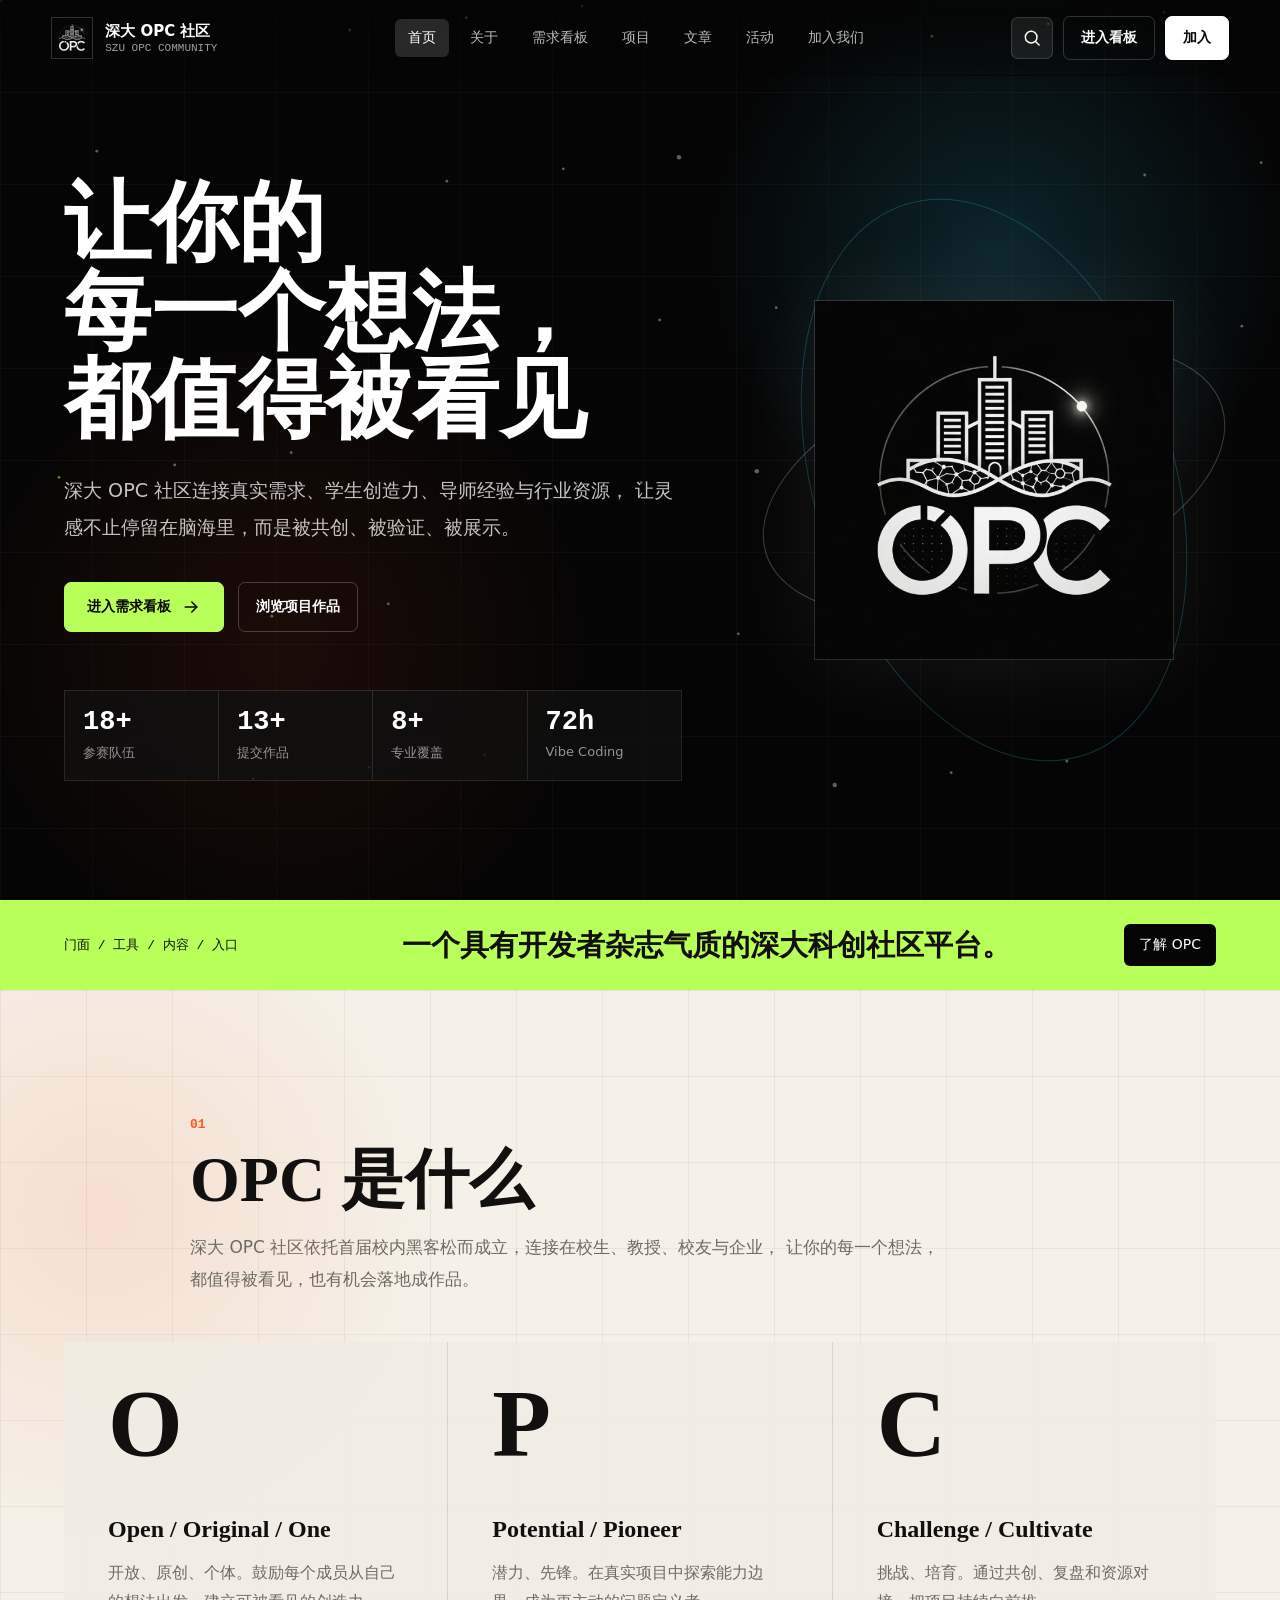
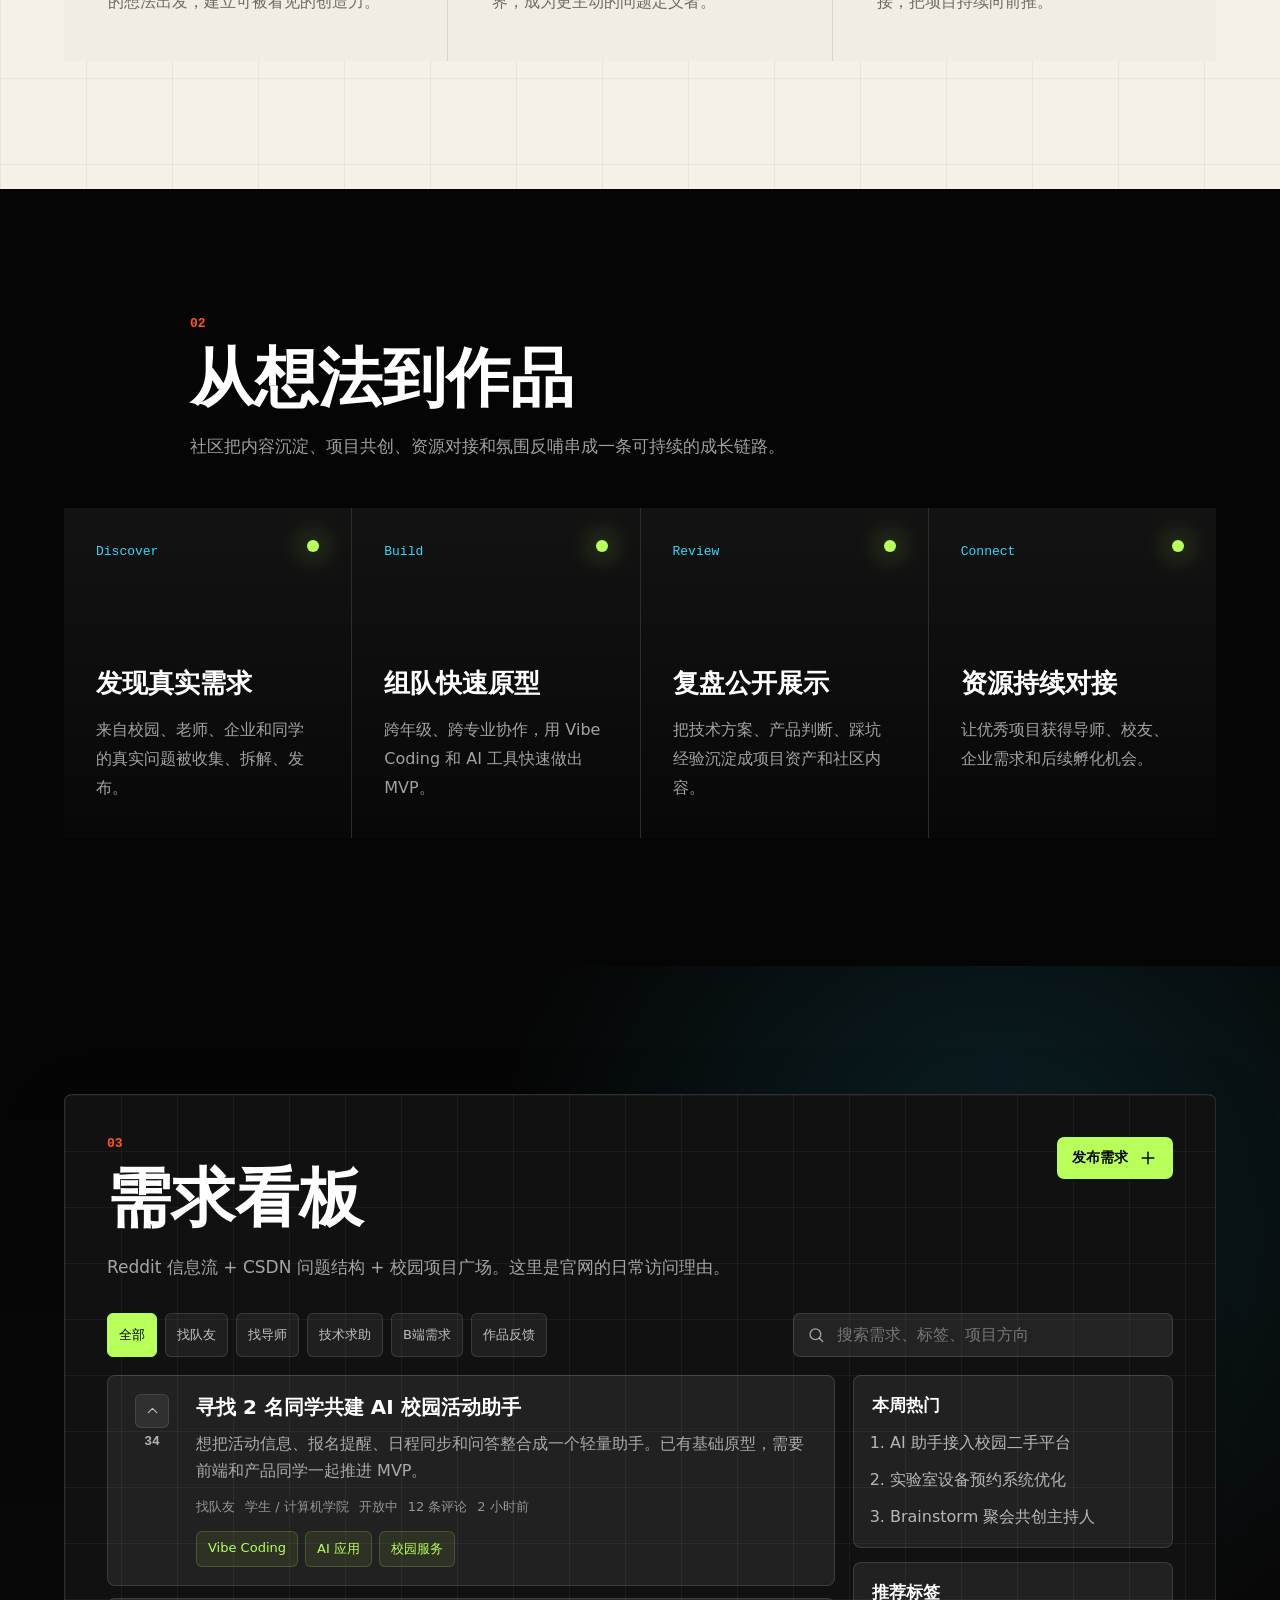
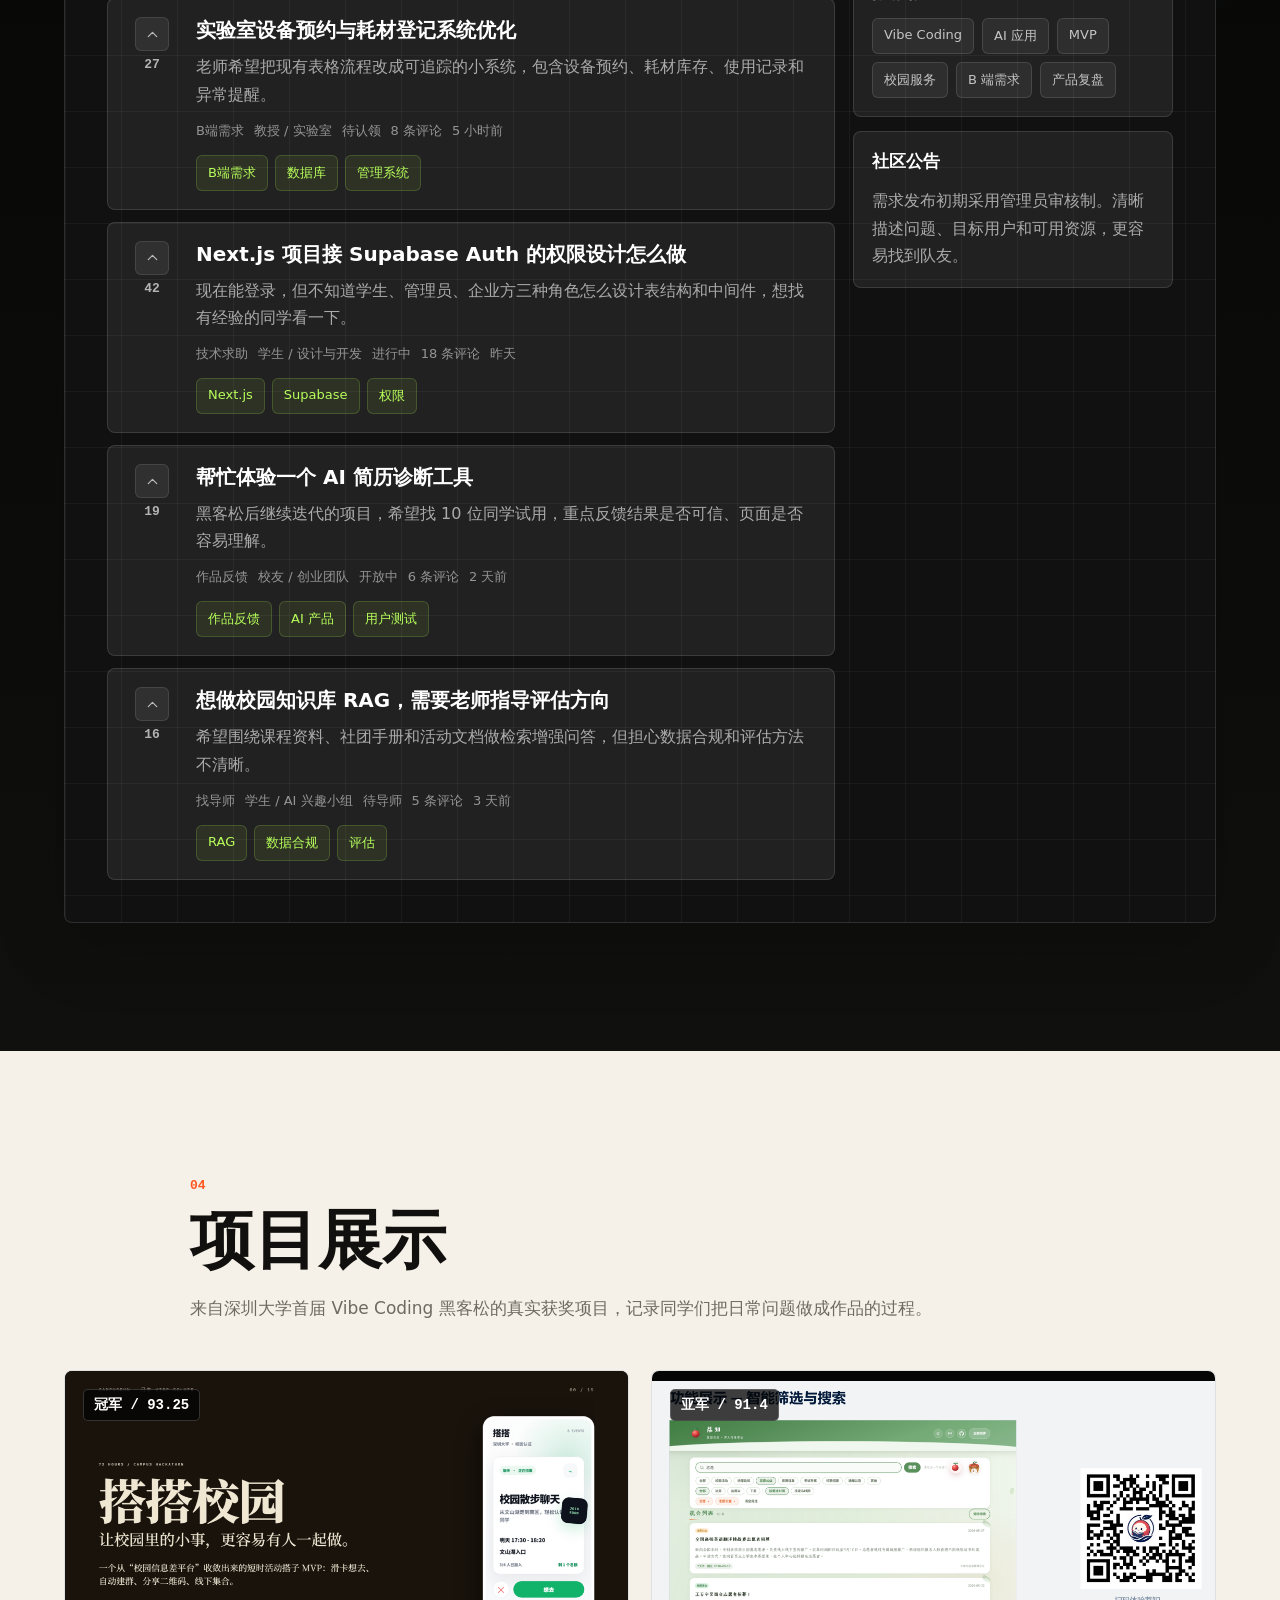
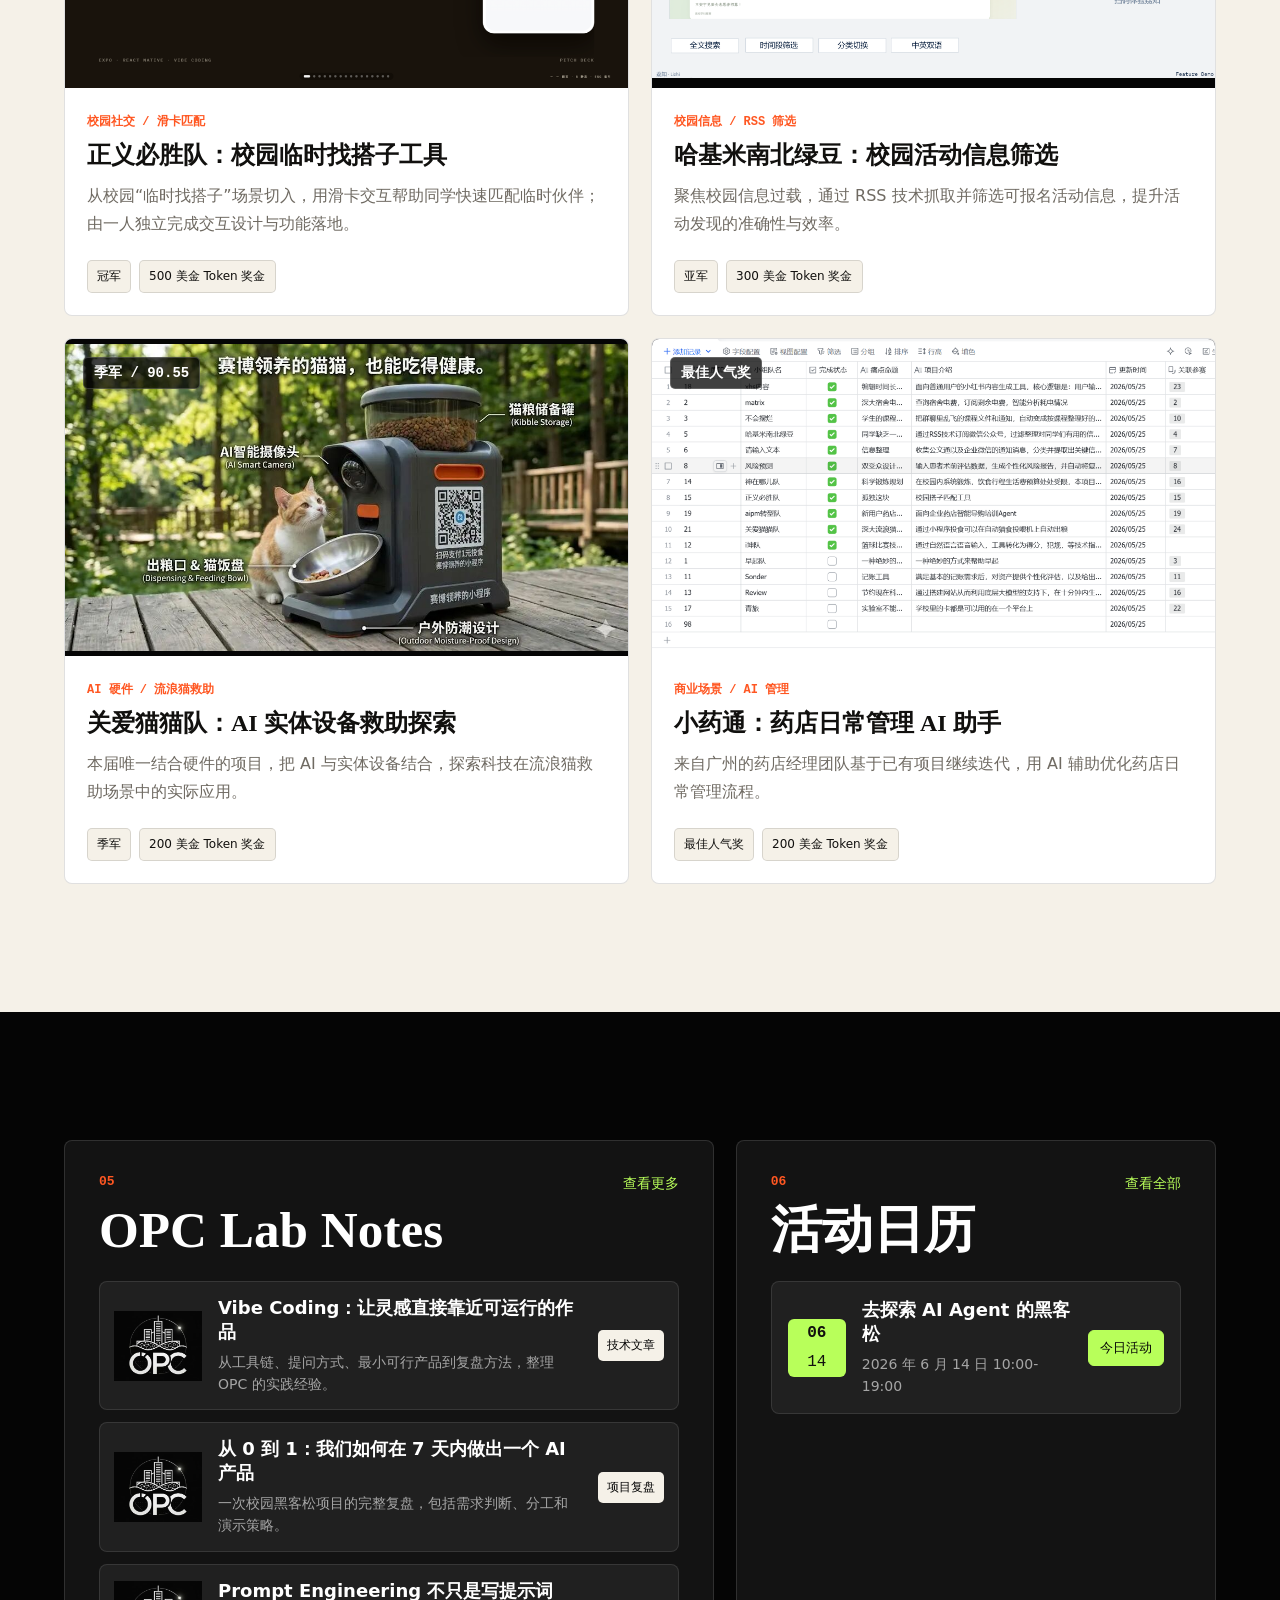
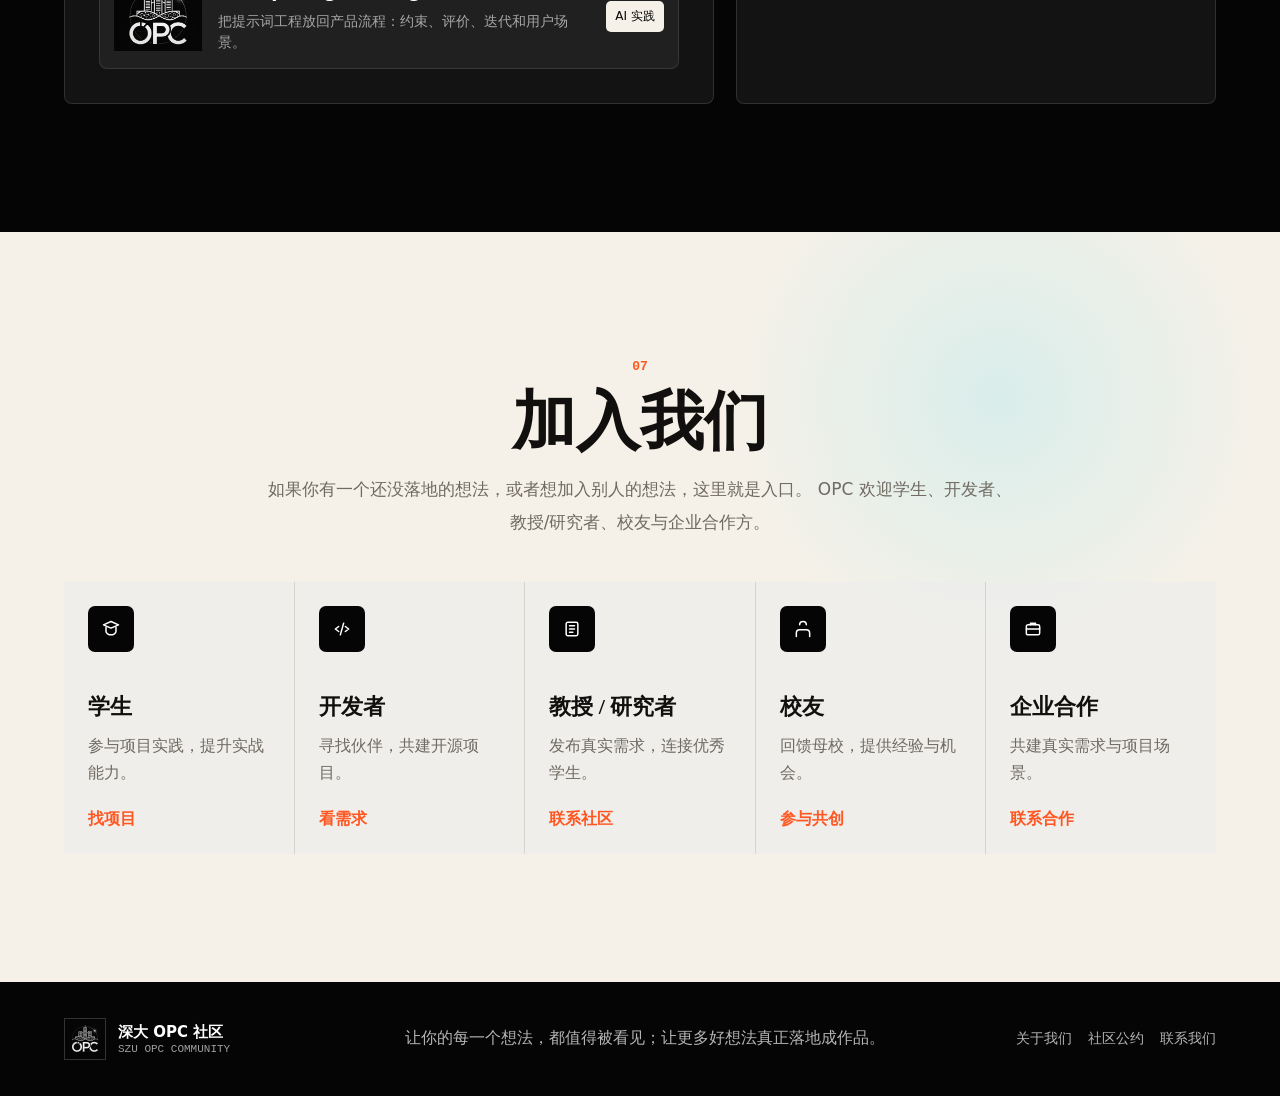
==== commit 1a564766: "Update homepage projects and event" ====
--- a/index.html
+++ b/index.html
@@ -78,20 +78,20 @@
             </div>
             <dl class="hero-stats">
               <div>
-                <dt>150+</dt>
-                <dd>社区成员</dd>
-              </div>
-              <div>
-                <dt>36+</dt>
-                <dd>项目作品</dd>
-              </div>
-              <div>
-                <dt>22+</dt>
-                <dd>需求合作</dd>
+                <dt>18+</dt>
+                <dd>参赛队伍</dd>
+              </div>
+              <div>
+                <dt>13+</dt>
+                <dd>提交作品</dd>
               </div>
               <div>
                 <dt>8+</dt>
-                <dd>校园活动</dd>
+                <dd>专业覆盖</dd>
+              </div>
+              <div>
+                <dt>72h</dt>
+                <dd>Vibe Coding</dd>
               </div>
             </dl>
           </div>
@@ -238,51 +238,66 @@
         <div class="section-heading reveal">
           <span class="section-number">04</span>
           <h2>项目展示</h2>
-          <p>优秀项目不是作品墙，而是 OPC 真实产出能力的证明。</p>
+          <p>来自深圳大学首届 Vibe Coding 黑客松的真实获奖项目，记录同学们把日常问题做成作品的过程。</p>
         </div>
         <div class="project-rail reveal">
-          <article class="project-card large">
-            <div class="project-visual black-visual">
-              <span>CampusFlow</span>
-              <div class="mini-dashboard"></div>
-            </div>
-            <div>
-              <small>校园服务 / AI 应用</small>
-              <h3>CampusFlow 校园服务聚合平台</h3>
-              <p>把活动报名、场地预约、常见咨询聚合成一个可对话的校园服务入口。</p>
+          <article class="project-card">
+            <div class="project-visual photo-visual">
+              <img src="./assets/project-justice.png" alt="正义必胜队校园临时找搭子工具项目展示图" />
+              <span>冠军 / 93.25</span>
+            </div>
+            <div>
+              <small>校园社交 / 滑卡匹配</small>
+              <h3>正义必胜队：校园临时找搭子工具</h3>
+              <p>从校园“临时找搭子”场景切入，用滑卡交互帮助同学快速匹配临时伙伴；由一人独立完成交互设计与功能落地。</p>
               <footer>
-                <span>团队 5 人</span>
-                <span>Demo 准备中</span>
+                <span>冠军</span>
+                <span>500 美金 Token 奖金</span>
               </footer>
             </div>
           </article>
           <article class="project-card">
-            <div class="project-visual light-visual">
-              <span>ShenLabX</span>
-              <div class="lab-object"></div>
-            </div>
-            <div>
-              <small>硬件 / 实验室</small>
-              <h3>ShenLabX 智能实验室助手</h3>
-              <p>围绕实验室设备预约、耗材登记和安全提醒做轻量化管理。</p>
+            <div class="project-visual photo-visual">
+              <img src="./assets/project-rss.png" alt="哈基米南北绿豆校园活动信息筛选项目展示图" />
+              <span>亚军 / 91.4</span>
+            </div>
+            <div>
+              <small>校园信息 / RSS 筛选</small>
+              <h3>哈基米南北绿豆：校园活动信息筛选</h3>
+              <p>聚焦校园信息过载，通过 RSS 技术抓取并筛选可报名活动信息，提升活动发现的准确性与效率。</p>
               <footer>
-                <span>团队 4 人</span>
-                <span>原型中</span>
+                <span>亚军</span>
+                <span>300 美金 Token 奖金</span>
               </footer>
             </div>
           </article>
           <article class="project-card">
-            <div class="project-visual network-visual">
-              <span>MeetMind</span>
-              <div class="node-graph"></div>
-            </div>
-            <div>
-              <small>会议 / 大模型</small>
-              <h3>MeetMind 智能会议纪要</h3>
-              <p>自动整理讨论重点、待办事项和项目复盘材料，降低协作成本。</p>
+            <div class="project-visual photo-visual">
+              <img src="./assets/project-cats.jpg" alt="关爱猫猫队 AI 实体设备救助探索项目展示图" />
+              <span>季军 / 90.55</span>
+            </div>
+            <div>
+              <small>AI 硬件 / 流浪猫救助</small>
+              <h3>关爱猫猫队：AI 实体设备救助探索</h3>
+              <p>本届唯一结合硬件的项目，把 AI 与实体设备结合，探索科技在流浪猫救助场景中的实际应用。</p>
               <footer>
-                <span>团队 3 人</span>
-                <span>可演示</span>
+                <span>季军</span>
+                <span>200 美金 Token 奖金</span>
+              </footer>
+            </div>
+          </article>
+          <article class="project-card">
+            <div class="project-visual photo-visual">
+              <img src="./assets/project-hackathon-overview.png" alt="深圳大学首届 Vibe Coding 黑客松真实项目清单截图" />
+              <span>最佳人气奖</span>
+            </div>
+            <div>
+              <small>商业场景 / AI 管理</small>
+              <h3>小药通：药店日常管理 AI 助手</h3>
+              <p>来自广州的药店经理团队基于已有项目继续迭代，用 AI 辅助优化药店日常管理流程。</p>
+              <footer>
+                <span>最佳人气奖</span>
+                <span>200 美金 Token 奖金</span>
               </footer>
             </div>
           </article>
@@ -335,29 +350,13 @@
             <a href="#events">查看全部</a>
           </div>
           <div class="event-list">
-            <article data-event-id="opc-salon-12" role="button" tabindex="0" aria-label="报名活动：OPC 技术沙龙 Vol.12：AI 产品的增长与落地">
-              <time><strong>06</strong><span>15</span></time>
-              <div>
-                <h3>OPC 技术沙龙 Vol.12：AI 产品的增长与落地</h3>
-                <p>周六 14:00-17:00 ｜ 科技楼 2 楼报告厅</p>
-              </div>
-              <span class="status open">报名中</span>
-            </article>
-            <article data-event-id="vibe-workshop" role="button" tabindex="0" aria-label="报名活动：Vibe Coding 工作坊：从想法到 MVP">
-              <time><strong>06</strong><span>22</span></time>
-              <div>
-                <h3>Vibe Coding 工作坊：从想法到 MVP</h3>
-                <p>周六 10:00-17:00 ｜ 创客空间 101</p>
-              </div>
-              <span class="status open">报名中</span>
-            </article>
-            <article data-event-id="hackathon-review" role="button" tabindex="0" aria-label="查看活动：黑客松项目复盘">
-              <time><strong>06</strong><span>29</span></time>
-              <div>
-                <h3>黑客松项目复盘：为什么要解决一个真实问题</h3>
-                <p>周六 09:30-12:00 ｜ 腾讯中心 3 楼</p>
-              </div>
-              <span class="status soon">筹备中</span>
+            <article>
+              <time><strong>06</strong><span>14</span></time>
+              <div>
+                <h3>去探索 AI Agent 的黑客松</h3>
+                <p>2026 年 6 月 14 日 10:00-19:00</p>
+              </div>
+              <span class="status open">今日活动</span>
             </article>
           </div>
         </div>
@@ -524,47 +523,6 @@
       </article>
     </dialog>
 
-    <dialog class="event-modal" data-event-modal>
-      <form method="dialog" class="event-detail-card" data-event-form>
-        <button class="modal-close" type="button" data-close-event aria-label="关闭活动">
-          <svg viewBox="0 0 24 24" aria-hidden="true">
-            <path d="M6 6l12 12"></path>
-            <path d="M18 6 6 18"></path>
-          </svg>
-        </button>
-        <div class="post-detail-meta" data-event-status></div>
-        <h2 data-event-title></h2>
-        <p class="post-detail-summary" data-event-info></p>
-        <div class="post-detail-body" data-event-desc></div>
-        <div class="event-signup-fields" data-event-signup>
-          <label>
-            姓名
-            <input type="text" name="name" placeholder="请输入姓名" required />
-          </label>
-          <label>
-            学院 / 身份
-            <input type="text" name="identity" placeholder="例如：计算机学院 / 2024 级" required />
-          </label>
-          <label>
-            联系方式
-            <input type="text" name="contact" placeholder="微信或手机号" required />
-          </label>
-          <label>
-            你想从活动中获得什么
-            <textarea name="expectation" rows="4" placeholder="可选：告诉我们你的兴趣方向"></textarea>
-          </label>
-        </div>
-        <p class="event-success" data-event-success hidden>报名已提交。我们会通过你填写的联系方式同步活动提醒。</p>
-        <footer class="post-detail-footer">
-          <span>OPC Events</span>
-          <div class="event-actions">
-            <button class="secondary-cta dark" type="button" data-close-event>关闭</button>
-            <button class="primary-cta compact" type="submit" data-event-submit>提交报名</button>
-          </div>
-        </footer>
-      </form>
-    </dialog>
-
     <script src="./script.js"></script>
   </body>
 </html>
--- a/styles.css
+++ b/styles.css
@@ -785,24 +785,19 @@
 
 .project-rail {
   display: grid;
-  grid-template-columns: 1.35fr 1fr 1fr;
-  gap: 18px;
+  grid-template-columns: repeat(2, minmax(0, 1fr));
+  gap: 22px;
   max-width: 1240px;
   margin: 0 auto;
 }
 
 .project-card {
   display: grid;
-  grid-template-rows: 230px auto;
+  grid-template-rows: auto 1fr;
   overflow: hidden;
   background: var(--white);
   border: 1px solid var(--dark-line);
   border-radius: 8px;
-}
-
-.project-card.large {
-  grid-row: span 2;
-  grid-template-rows: 430px auto;
 }
 
 .project-card > div:last-child {
@@ -845,6 +840,7 @@
   display: grid;
   place-items: center;
   overflow: hidden;
+  aspect-ratio: 16 / 9;
   min-height: 0;
 }
 
@@ -853,57 +849,27 @@
   top: 18px;
   left: 18px;
   z-index: 2;
+  padding: 8px 10px;
+  color: var(--white);
+  background: rgba(5, 5, 5, 0.76);
+  border: 1px solid rgba(255, 255, 255, 0.18);
+  border-radius: 5px;
   font: 700 14px/1 var(--mono);
 }
 
-.black-visual {
-  color: var(--white);
+.photo-visual {
   background: var(--black);
 }
 
-.light-visual {
-  color: var(--ink);
-  background:
-    linear-gradient(rgba(5, 5, 5, 0.08) 1px, transparent 1px),
-    linear-gradient(90deg, rgba(5, 5, 5, 0.08) 1px, transparent 1px),
-    var(--paper-deep);
-  background-size: 34px 34px;
-}
-
-.network-visual {
-  color: var(--white);
-  background: #151515;
-}
-
-.mini-dashboard {
-  width: 76%;
-  height: 62%;
-  border: 1px solid rgba(255, 255, 255, 0.18);
-  background:
-    linear-gradient(90deg, rgba(184, 255, 90, 0.28) 0 18%, transparent 18% 100%),
-    repeating-linear-gradient(to bottom, rgba(255, 255, 255, 0.13) 0 1px, transparent 1px 22px);
-  box-shadow: 20px 20px 0 rgba(50, 215, 255, 0.16);
-}
-
-.lab-object {
-  width: 190px;
-  height: 190px;
-  border: 1px solid var(--ink);
-  border-radius: 50%;
-  background:
-    radial-gradient(circle at 50% 32%, var(--orange) 0 8px, transparent 9px),
-    repeating-linear-gradient(120deg, transparent 0 13px, rgba(5, 5, 5, 0.16) 13px 15px);
-}
-
-.node-graph {
-  width: 76%;
-  height: 62%;
-  background:
-    radial-gradient(circle at 20% 25%, var(--green) 0 6px, transparent 7px),
-    radial-gradient(circle at 76% 32%, var(--blue) 0 6px, transparent 7px),
-    radial-gradient(circle at 48% 72%, var(--orange) 0 6px, transparent 7px),
-    linear-gradient(28deg, transparent 48%, rgba(255, 255, 255, 0.3) 49%, transparent 50%),
-    linear-gradient(-28deg, transparent 48%, rgba(255, 255, 255, 0.3) 49%, transparent 50%);
+.project-visual img {
+  width: 100%;
+  height: 100%;
+  object-fit: contain;
+  transition: transform 220ms ease;
+}
+
+.project-card:hover .project-visual img {
+  transform: scale(1.035);
 }
 
 .content-events {
@@ -955,7 +921,7 @@
   background: rgba(255, 255, 255, 0.06);
   border: 1px solid rgba(255, 255, 255, 0.1);
   border-radius: 8px;
-  cursor: pointer;
+  cursor: default;
   transition: transform 160ms ease, border-color 160ms ease, background 160ms ease;
 }
 
@@ -1016,6 +982,27 @@
   outline: none;
 }
 
+.event-empty {
+  min-height: 242px;
+  display: grid;
+  align-content: center;
+  padding: 22px;
+  background: rgba(255, 255, 255, 0.04);
+  border: 1px dashed rgba(255, 255, 255, 0.2);
+  border-radius: 8px;
+}
+
+.event-empty h3 {
+  margin: 0;
+  font-size: 22px;
+}
+
+.event-empty p {
+  margin: 10px 0 0;
+  color: rgba(255, 255, 255, 0.6);
+  line-height: 1.7;
+}
+
 .event-list time {
   display: grid;
   place-items: center;
@@ -1138,8 +1125,7 @@
   background: transparent;
 }
 
-dialog.post-modal,
-dialog.event-modal {
+dialog.post-modal {
   width: min(92vw, 820px);
 }
 
@@ -1150,8 +1136,7 @@
 
 .composer-card,
 .search-card,
-.post-detail-card,
-.event-detail-card {
+.post-detail-card {
   position: relative;
   display: grid;
   gap: 16px;
@@ -1165,8 +1150,7 @@
 
 .composer-card h2,
 .search-card h2,
-.post-detail-card h2,
-.event-detail-card h2 {
+.post-detail-card h2 {
   margin: 0;
   font: 700 34px/1.12 var(--serif);
 }
@@ -1236,8 +1220,7 @@
   font-size: 14px;
 }
 
-.post-detail-card,
-.event-detail-card {
+.post-detail-card {
   max-height: min(82vh, 760px);
   overflow: auto;
 }
@@ -1300,54 +1283,6 @@
   font: 700 13px/1 var(--mono);
 }
 
-.event-signup-fields {
-  display: grid;
-  grid-template-columns: 1fr 1fr;
-  gap: 14px;
-}
-
-.event-signup-fields label {
-  display: grid;
-  gap: 8px;
-  font-size: 14px;
-  font-weight: 700;
-}
-
-.event-signup-fields label:last-child {
-  grid-column: 1 / -1;
-}
-
-.event-signup-fields input,
-.event-signup-fields textarea {
-  width: 100%;
-  padding: 13px 14px;
-  color: var(--ink);
-  background: rgba(255, 255, 255, 0.66);
-  border: 1px solid var(--dark-line);
-  border-radius: 6px;
-  outline: none;
-}
-
-.event-signup-fields textarea {
-  resize: vertical;
-}
-
-.event-success {
-  margin: 0;
-  padding: 14px;
-  color: #244100;
-  background: rgba(184, 255, 90, 0.38);
-  border: 1px solid rgba(36, 65, 0, 0.18);
-  border-radius: 6px;
-  line-height: 1.7;
-}
-
-.event-actions {
-  display: flex;
-  flex-wrap: wrap;
-  gap: 10px;
-}
-
 .reveal {
   opacity: 0;
   transform: translateY(18px);
@@ -1412,10 +1347,6 @@
     grid-template-columns: 1fr 1fr;
   }
 
-  .project-card.large {
-    grid-column: 1 / -1;
-  }
-
   .join-grid {
     grid-template-columns: repeat(3, 1fr);
   }
@@ -1538,10 +1469,6 @@
     flex-direction: column;
   }
 
-  .event-signup-fields {
-    grid-template-columns: 1fr;
-  }
-
   .site-footer {
     grid-template-columns: 1fr;
     text-align: left;
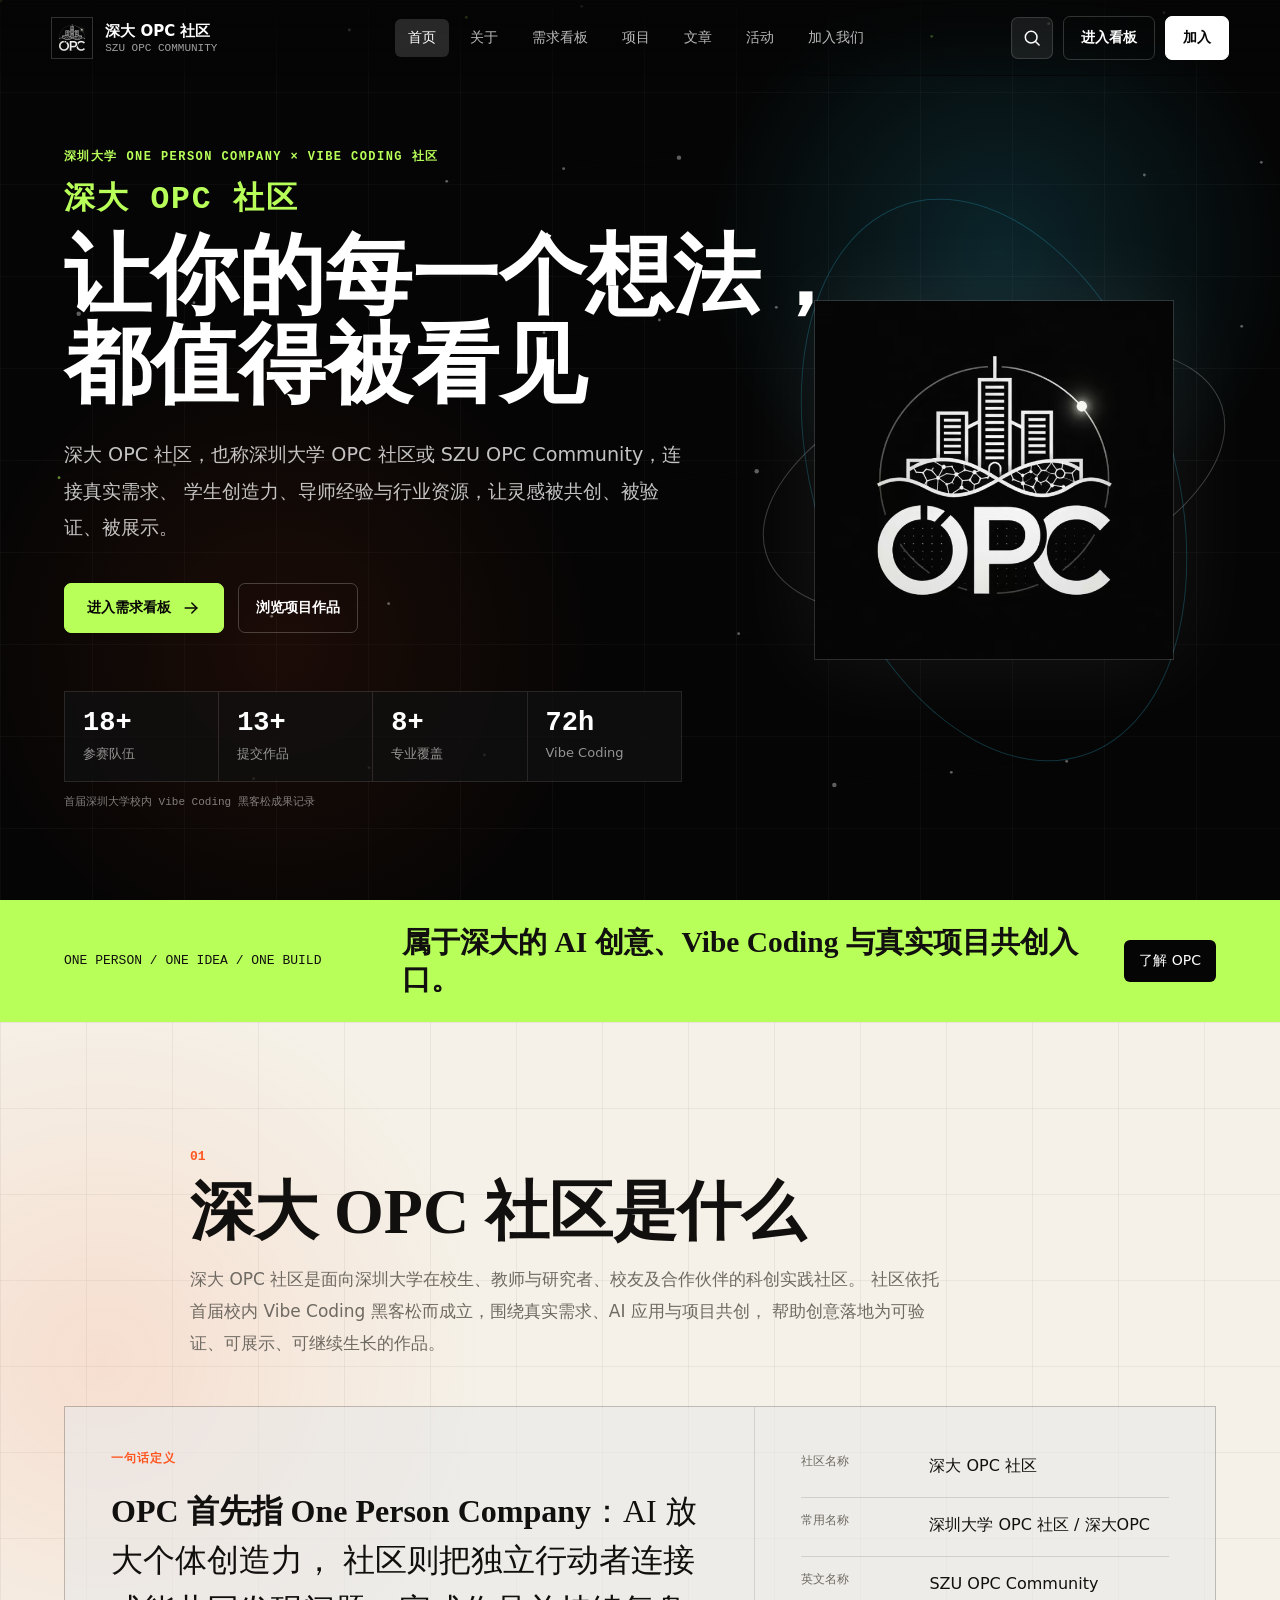
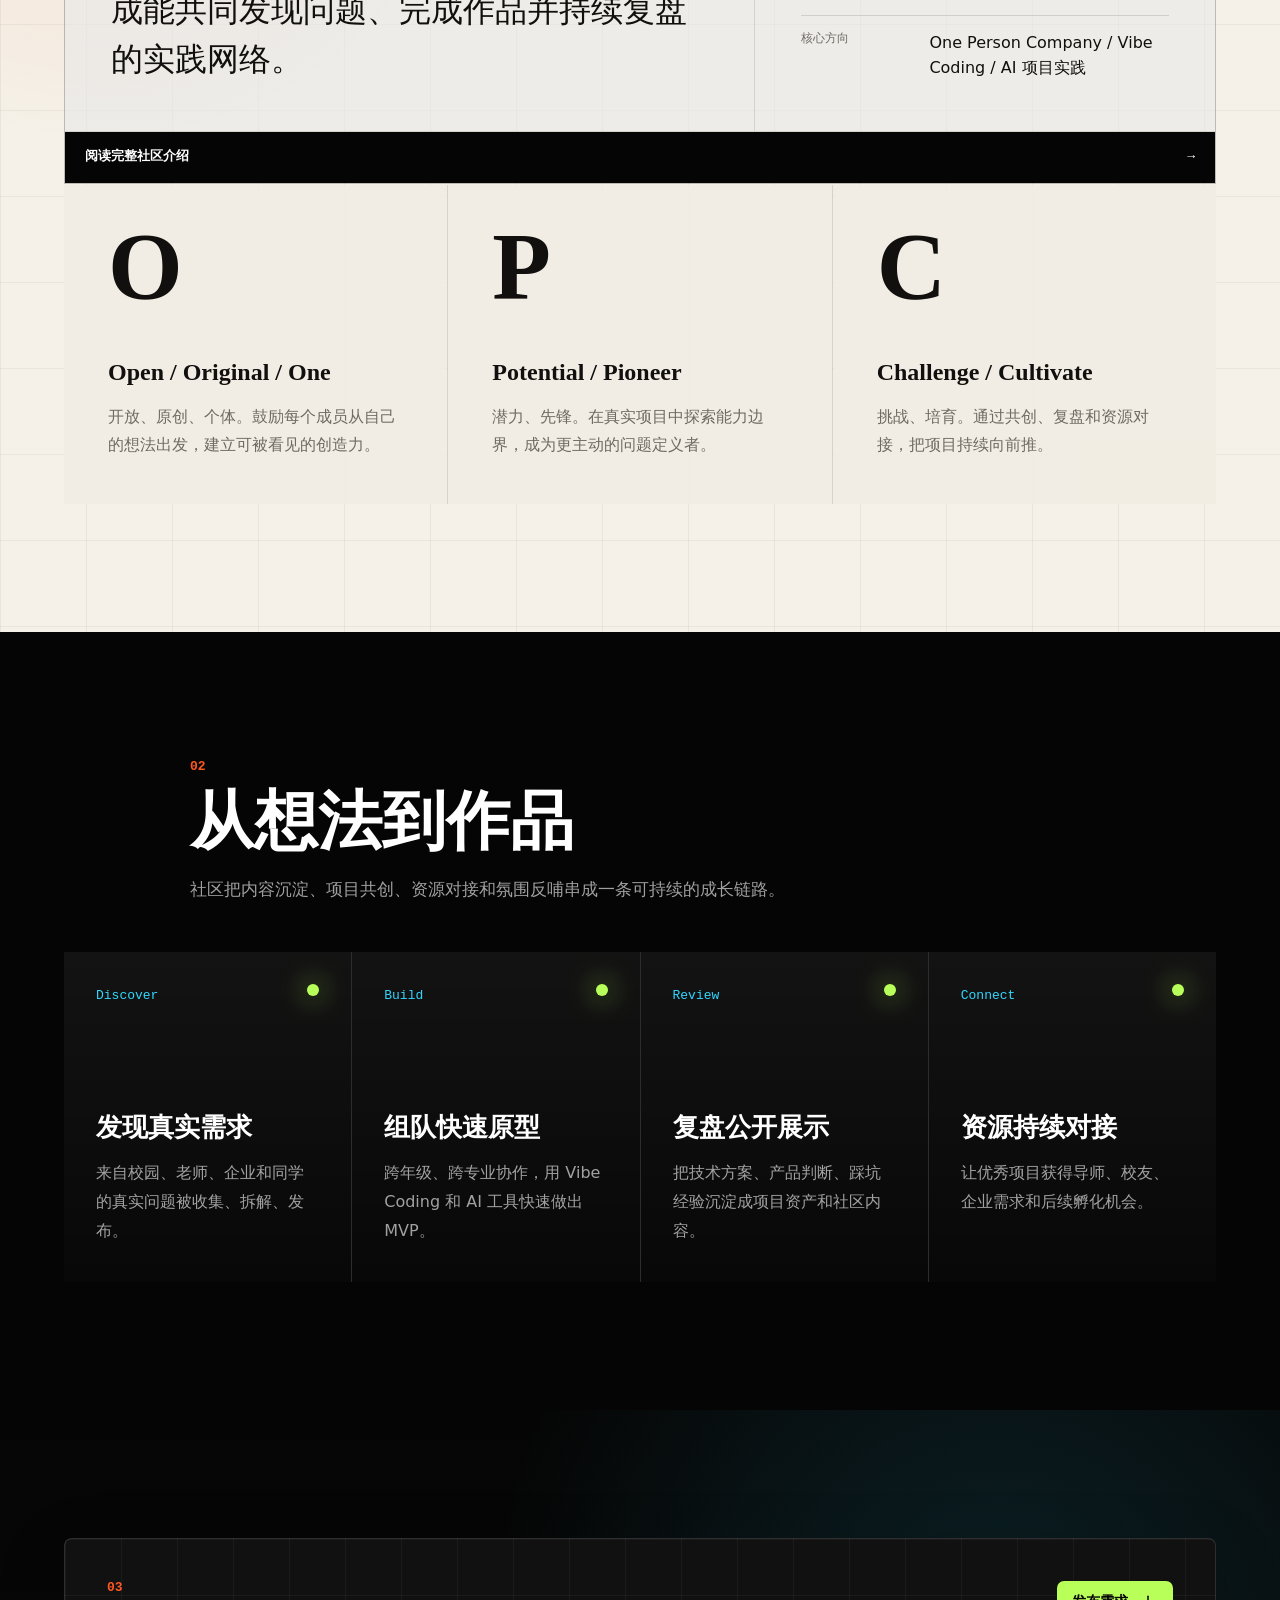
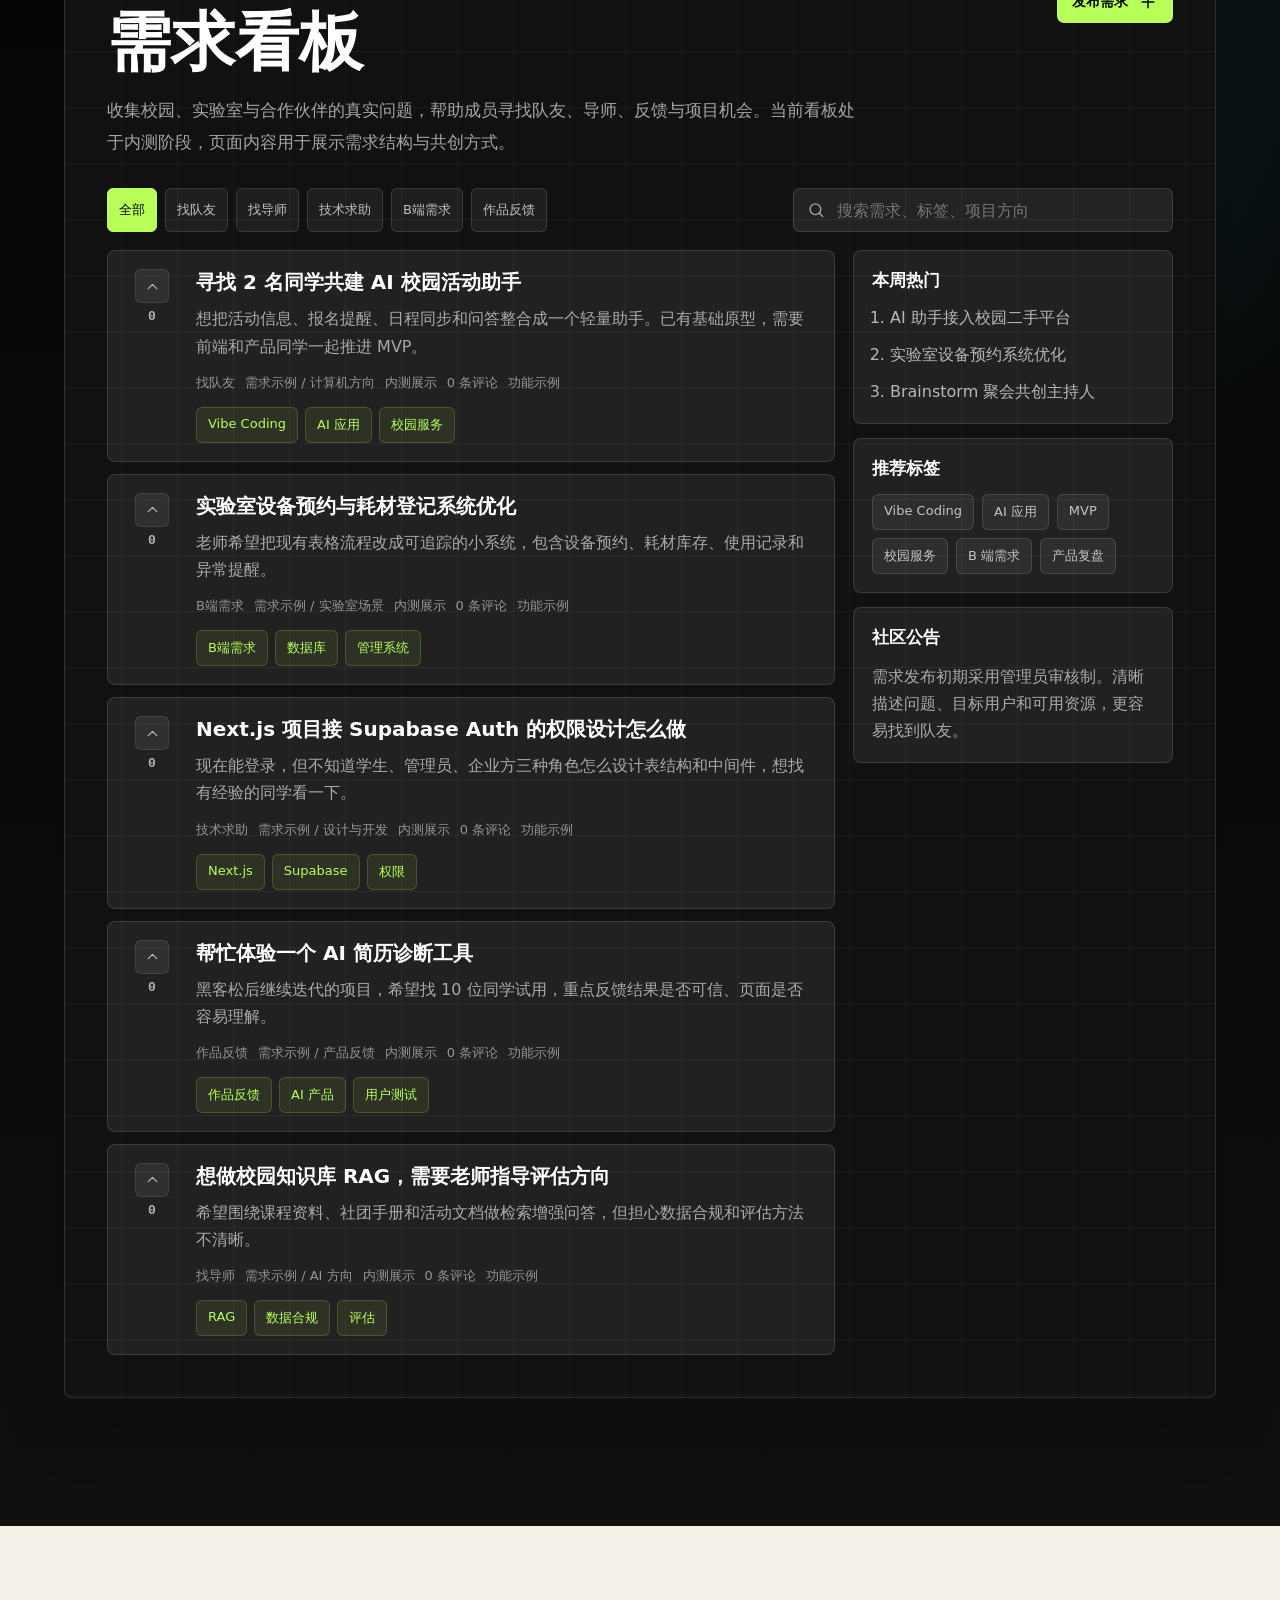
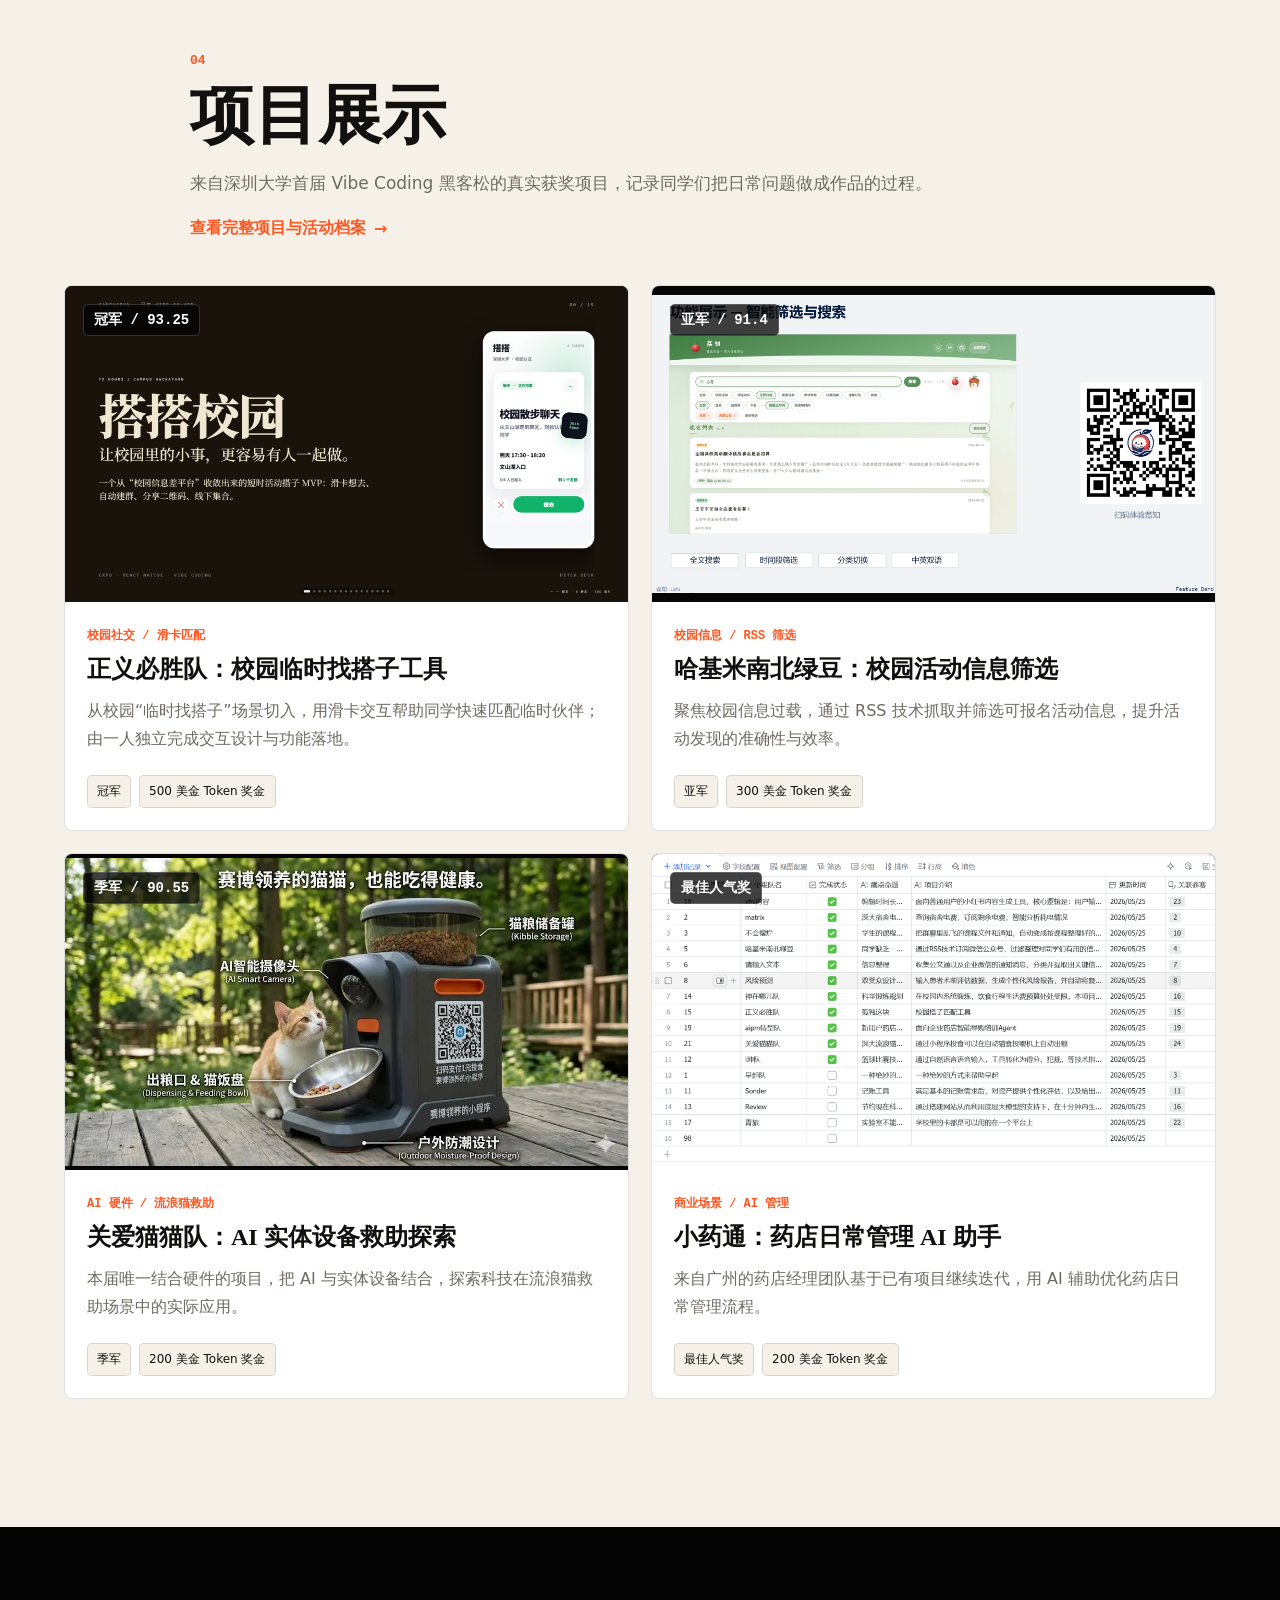
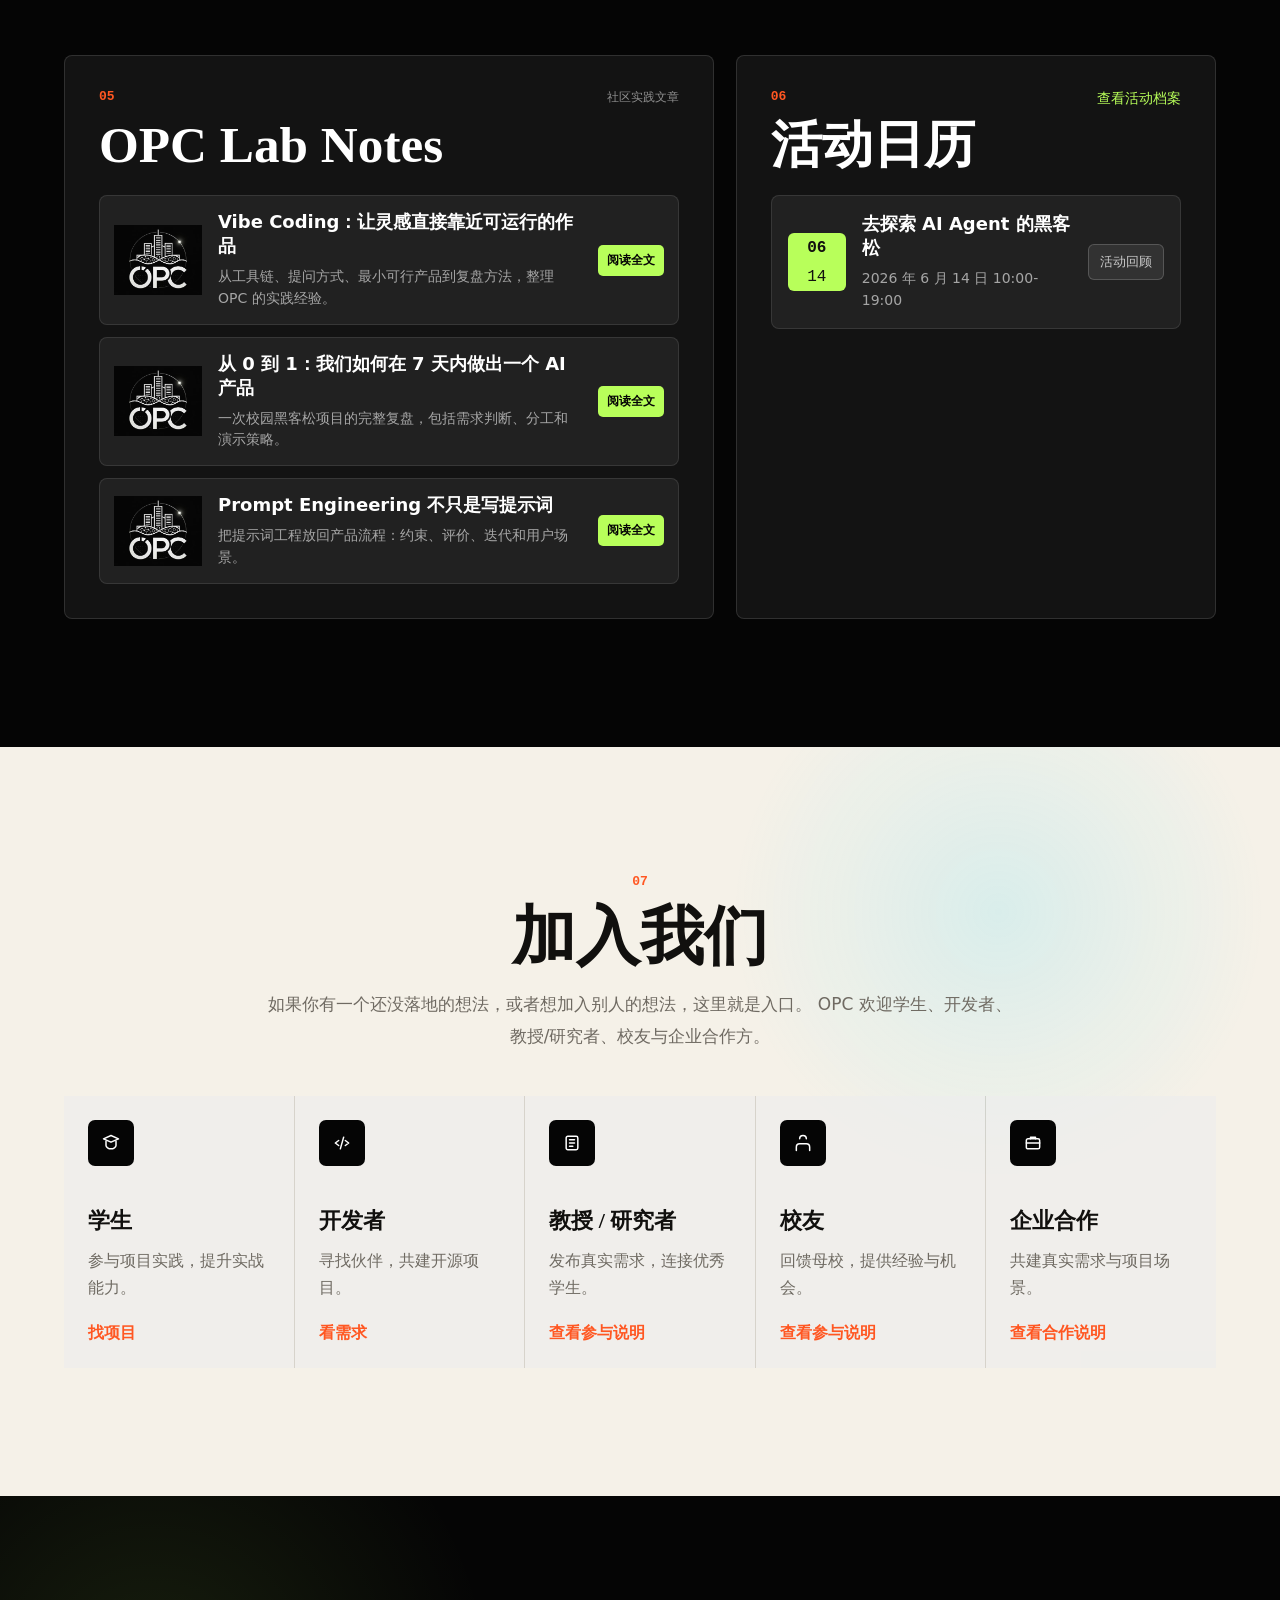
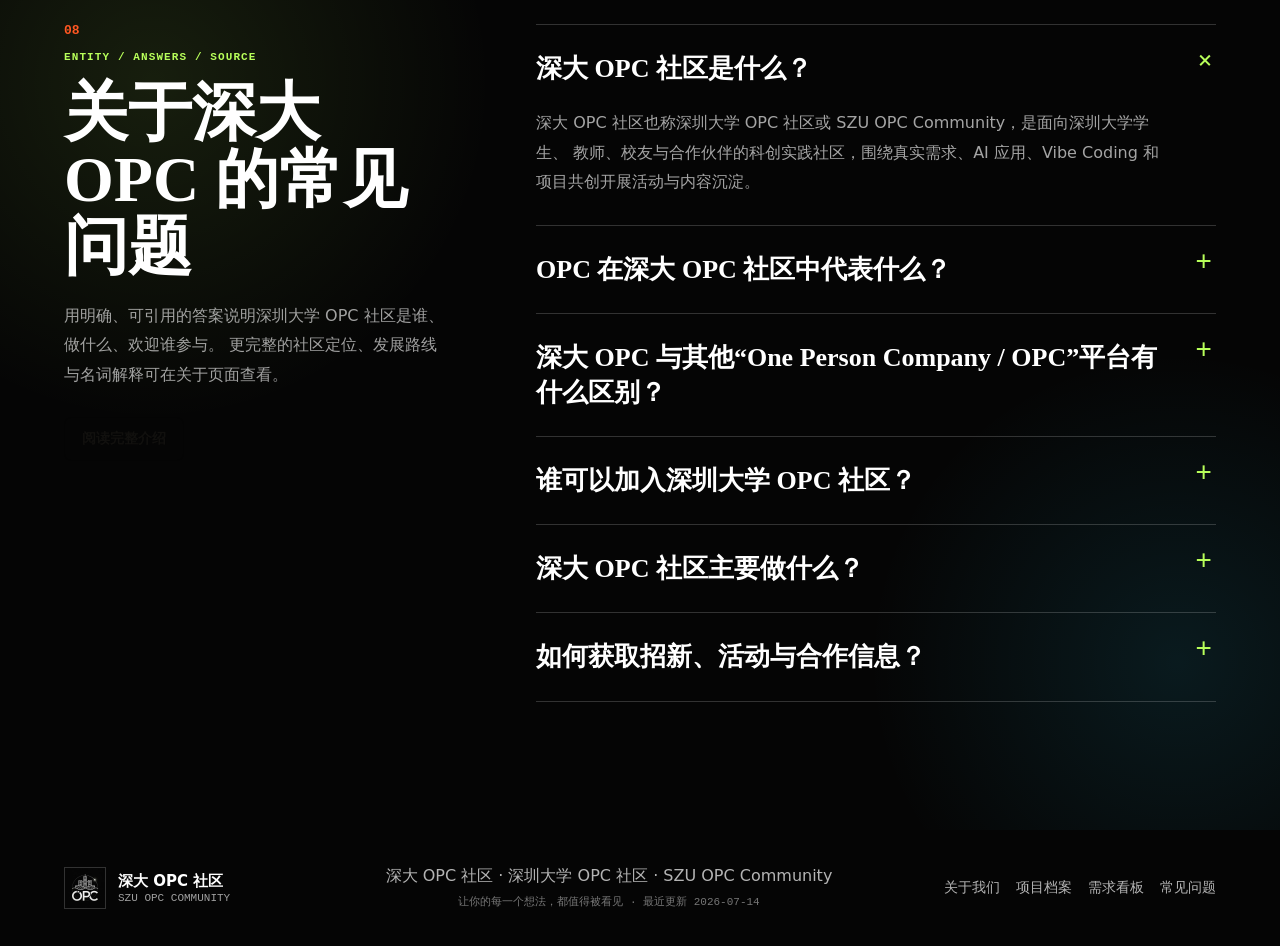
==== commit fe6ff04b: "feat: build SEO and GEO foundation" ====
--- a/index.html
+++ b/index.html
@@ -3,17 +3,141 @@
   <head>
     <meta charset="UTF-8" />
     <meta name="viewport" content="width=device-width, initial-scale=1.0" />
+    <meta name="robots" content="index, follow, max-image-preview:large, max-snippet:-1, max-video-preview:-1" />
+    <meta name="author" content="深大 OPC 社区" />
+    <meta name="theme-color" content="#050505" />
     <meta
       name="description"
-      content="深大 OPC 社区官网，让你的每一个想法，都值得被看见。面向 Vibe Coding、AI 应用与真实项目落地的深大科创实践社区。"
+      content="深大 OPC 社区（深圳大学 OPC 社区 / SZU OPC Community）面向深大学生、教师、校友与合作伙伴，围绕 One Person Company、Vibe Coding、AI 应用、真实需求和项目共创，持续发布活动、项目与实践文章。"
     />
-    <title>深大 OPC 社区 | 让你的每一个想法，都值得被看见</title>
+    <title>深大 OPC 社区｜深圳大学 One Person Company 与 Vibe Coding 科创社区</title>
+    <link rel="canonical" href="https://szu-opc.pages.dev/" />
+    <link rel="alternate" hreflang="zh-CN" href="https://szu-opc.pages.dev/" />
+    <link rel="alternate" hreflang="x-default" href="https://szu-opc.pages.dev/" />
+    <link rel="icon" href="./LOGO.jpg" type="image/jpeg" />
+    <link rel="manifest" href="./manifest.webmanifest" />
+    <link rel="alternate" type="application/rss+xml" title="深大 OPC 社区内容更新" href="./feed.xml" />
+
+    <meta property="og:type" content="website" />
+    <meta property="og:locale" content="zh_CN" />
+    <meta property="og:site_name" content="深大 OPC 社区" />
+    <meta property="og:title" content="深大 OPC 社区｜深圳大学 One Person Company 与 Vibe Coding 科创社区" />
+    <meta
+      property="og:description"
+      content="连接深大学生、教师、校友与合作伙伴，把真实需求、AI 创意和 Vibe Coding 实践落地为可验证的作品。"
+    />
+    <meta property="og:url" content="https://szu-opc.pages.dev/" />
+    <meta property="og:image" content="https://szu-opc.pages.dev/LOGO.jpg" />
+    <meta property="og:image:width" content="640" />
+    <meta property="og:image:height" content="640" />
+    <meta property="og:image:alt" content="深大 OPC 社区品牌标识" />
+
+    <meta name="twitter:card" content="summary_large_image" />
+    <meta name="twitter:title" content="深大 OPC 社区｜深圳大学 OPC 科创实践社区" />
+    <meta
+      name="twitter:description"
+      content="围绕 One Person Company、Vibe Coding、AI 应用与真实项目共创，让每一个想法都有机会落地。"
+    />
+    <meta name="twitter:image" content="https://szu-opc.pages.dev/LOGO.jpg" />
+    <meta name="twitter:image:alt" content="深大 OPC 社区品牌标识" />
+
+    <script type="application/ld+json">
+      {
+        "@context": "https://schema.org",
+        "@graph": [
+          {
+            "@type": "Organization",
+            "@id": "https://szu-opc.pages.dev/#organization",
+            "name": "深大 OPC 社区",
+            "alternateName": [
+              "深大OPC",
+              "深圳大学 OPC 社区",
+              "深圳大学OPC社区",
+              "深圳大学OPC",
+              "SZU OPC Community"
+            ],
+            "url": "https://szu-opc.pages.dev/",
+            "logo": {
+              "@type": "ImageObject",
+              "url": "https://szu-opc.pages.dev/LOGO.jpg",
+              "width": 640,
+              "height": 640
+            },
+            "description": "面向深圳大学学生、教师、校友与合作伙伴的 One Person Company、Vibe Coding 与 AI 项目实践社区。",
+            "knowsAbout": [
+              "One Person Company",
+              "Vibe Coding",
+              "人工智能应用",
+              "项目共创",
+              "校园科创",
+              "黑客松"
+            ]
+          },
+          {
+            "@type": "WebSite",
+            "@id": "https://szu-opc.pages.dev/#website",
+            "url": "https://szu-opc.pages.dev/",
+            "name": "深大 OPC 社区",
+            "alternateName": ["深圳大学 OPC 社区", "深大OPC", "SZU OPC Community"],
+            "description": "深大 OPC 社区的项目、活动、实践文章与加入入口。",
+            "publisher": { "@id": "https://szu-opc.pages.dev/#organization" },
+            "inLanguage": "zh-CN"
+          },
+          {
+            "@type": ["WebPage", "FAQPage"],
+            "@id": "https://szu-opc.pages.dev/#webpage",
+            "url": "https://szu-opc.pages.dev/",
+            "name": "深大 OPC 社区｜深圳大学 One Person Company 与 Vibe Coding 科创社区",
+            "isPartOf": { "@id": "https://szu-opc.pages.dev/#website" },
+            "about": { "@id": "https://szu-opc.pages.dev/#organization" },
+            "description": "深大 OPC 社区官网，介绍社区定位、项目、活动、文章与加入方式。",
+            "dateModified": "2026-07-14",
+            "inLanguage": "zh-CN",
+            "mainEntity": [
+              {
+                "@type": "Question",
+                "name": "深大 OPC 社区是什么？",
+                "acceptedAnswer": {
+                  "@type": "Answer",
+                  "text": "深大 OPC 社区也称深圳大学 OPC 社区或 SZU OPC Community，是面向深圳大学学生、教师、校友与合作伙伴的科创实践社区，围绕真实需求、AI 应用、Vibe Coding 和项目共创开展活动与内容沉淀。"
+                }
+              },
+              {
+                "@type": "Question",
+                "name": "OPC 在深大 OPC 社区中代表什么？",
+                "acceptedAnswer": {
+                  "@type": "Answer",
+                  "text": "OPC 首先指 One Person Company，强调 AI 时代个体被放大的创造力；同时承载 O（Open、Original、One）、P（Potential、Pioneer）、C（Challenge、Cultivate）的社区价值。"
+                }
+              },
+              {
+                "@type": "Question",
+                "name": "谁可以加入深圳大学 OPC 社区？",
+                "acceptedAnswer": {
+                  "@type": "Answer",
+                  "text": "社区面向对 Vibe Coding、AI 应用和项目落地感兴趣的深圳大学在校生、教师与研究者、校友，也欢迎带着真实需求与资源的合作伙伴参与共创。"
+                }
+              },
+              {
+                "@type": "Question",
+                "name": "深大 OPC 社区主要做什么？",
+                "acceptedAnswer": {
+                  "@type": "Answer",
+                  "text": "社区持续沉淀项目与数据，组织项目共创、技术评选、人物访谈、技术沙龙、创意工作坊和复盘分享，并连接导师、校友与行业资源。"
+                }
+              }
+            ]
+          }
+        ]
+      }
+    </script>
     <link rel="stylesheet" href="./styles.css" />
   </head>
   <body>
+    <a class="skip-link" href="#main-content">跳到主要内容</a>
     <header class="site-header" data-elevated="false">
       <a class="brand" href="#home" aria-label="返回首页">
-        <img src="./LOGO.jpg" alt="深大 OPC 社区 Logo" />
+        <img src="./LOGO.jpg" alt="深大 OPC 社区 Logo" width="640" height="640" decoding="async" />
         <span>
           <strong>深大 OPC 社区</strong>
           <small>SZU OPC Community</small>
@@ -22,9 +146,9 @@
 
       <nav class="desktop-nav" aria-label="主导航">
         <a href="#home">首页</a>
-        <a href="#about">关于</a>
+        <a href="./about">关于</a>
         <a href="#board">需求看板</a>
-        <a href="#projects">项目</a>
+        <a href="./projects">项目</a>
         <a href="#posts">文章</a>
         <a href="#events">活动</a>
         <a href="#join">加入我们</a>
@@ -48,23 +172,28 @@
 
     <aside class="mobile-panel" aria-hidden="true" data-mobile-panel>
       <a href="#home">首页</a>
-      <a href="#about">关于 OPC</a>
+      <a href="./about">关于 OPC</a>
       <a href="#board">需求看板</a>
-      <a href="#projects">项目展示</a>
+      <a href="./projects">项目展示</a>
       <a href="#posts">社区文章</a>
       <a href="#events">活动</a>
       <a href="#join">加入我们</a>
     </aside>
 
-    <main>
+    <main id="main-content">
       <section class="hero section-dark" id="home">
         <canvas class="network-canvas" aria-hidden="true"></canvas>
         <div class="hero-grid">
           <div class="hero-copy reveal">
-            <h1><span>让你的</span><span>每一个想法，</span><span>都值得被看见</span></h1>
+            <p class="hero-eyebrow">深圳大学 One Person Company × Vibe Coding 社区</p>
+            <h1>
+              <span class="hero-brand-line">深大 OPC 社区</span>
+              <span>让你的每一个想法，</span>
+              <span>都值得被看见</span>
+            </h1>
             <p>
-              深大 OPC 社区连接真实需求、学生创造力、导师经验与行业资源，
-              让灵感不止停留在脑海里，而是被共创、被验证、被展示。
+              深大 OPC 社区，也称深圳大学 OPC 社区或 SZU OPC Community，连接真实需求、
+              学生创造力、导师经验与行业资源，让灵感被共创、被验证、被展示。
             </p>
             <div class="hero-actions">
               <a class="primary-cta" href="#board">
@@ -94,10 +223,18 @@
                 <dd>Vibe Coding</dd>
               </div>
             </dl>
+            <p class="stats-source">首届深圳大学校内 Vibe Coding 黑客松成果记录</p>
           </div>
 
           <div class="hero-mark reveal">
-            <img src="./LOGO.jpg" alt="深大 OPC 社区品牌标识" />
+            <img
+              src="./LOGO.jpg"
+              alt="深大 OPC 社区品牌标识"
+              width="640"
+              height="640"
+              decoding="async"
+              fetchpriority="high"
+            />
             <div class="orbit orbit-one"></div>
             <div class="orbit orbit-two"></div>
           </div>
@@ -105,19 +242,48 @@
       </section>
 
       <section class="intro-strip">
-        <p>门面 / 工具 / 内容 / 入口</p>
-        <strong>一个具有开发者杂志气质的深大科创社区平台。</strong>
-        <a href="#about">了解 OPC</a>
+        <p>ONE PERSON / ONE IDEA / ONE BUILD</p>
+        <strong>属于深大的 AI 创意、Vibe Coding 与真实项目共创入口。</strong>
+        <a href="./about">了解 OPC</a>
       </section>
 
       <section class="section paper-section" id="about">
         <div class="section-heading reveal">
           <span class="section-number">01</span>
-          <h2>OPC 是什么</h2>
+          <h2>深大 OPC 社区是什么</h2>
           <p>
-            深大 OPC 社区依托首届校内黑客松而成立，连接在校生、教授、校友与企业，
-            让你的每一个想法，都值得被看见，也有机会落地成作品。
+            深大 OPC 社区是面向深圳大学在校生、教师与研究者、校友及合作伙伴的科创实践社区。
+            社区依托首届校内 Vibe Coding 黑客松而成立，围绕真实需求、AI 应用与项目共创，
+            帮助创意落地为可验证、可展示、可继续生长的作品。
           </p>
+        </div>
+        <div class="entity-profile reveal" aria-label="深大 OPC 社区实体信息">
+          <div class="entity-answer">
+            <span>一句话定义</span>
+            <p>
+              <strong>OPC 首先指 One Person Company</strong>：AI 放大个体创造力，
+              社区则把独立行动者连接成能共同发现问题、完成作品并持续复盘的实践网络。
+            </p>
+          </div>
+          <dl>
+            <div>
+              <dt>社区名称</dt>
+              <dd>深大 OPC 社区</dd>
+            </div>
+            <div>
+              <dt>常用名称</dt>
+              <dd>深圳大学 OPC 社区 / 深大OPC</dd>
+            </div>
+            <div>
+              <dt>英文名称</dt>
+              <dd>SZU OPC Community</dd>
+            </div>
+            <div>
+              <dt>核心方向</dt>
+              <dd>One Person Company / Vibe Coding / AI 项目实践</dd>
+            </div>
+          </dl>
+          <a href="./about">阅读完整社区介绍 <span aria-hidden="true">→</span></a>
         </div>
         <div class="meaning-grid reveal">
           <article>
@@ -174,7 +340,7 @@
             <div>
               <span class="section-number">03</span>
               <h2>需求看板</h2>
-              <p>Reddit 信息流 + CSDN 问题结构 + 校园项目广场。这里是官网的日常访问理由。</p>
+              <p>收集校园、实验室与合作伙伴的真实问题，帮助成员寻找队友、导师、反馈与项目机会。当前看板处于内测阶段，页面内容用于展示需求结构与共创方式。</p>
             </div>
             <button class="primary-cta compact" type="button" data-open-composer>
               发布需求
@@ -204,7 +370,17 @@
           </div>
 
           <div class="board-layout">
-            <div class="demand-feed" data-demand-feed></div>
+            <div class="demand-feed" data-demand-feed>
+              <noscript>
+                <article class="demand-card">
+                  <div class="vote-box" aria-hidden="true"></div>
+                  <div>
+                    <h3>需求看板交互需要启用 JavaScript</h3>
+                    <p>社区介绍、项目档案与实践文章均可直接浏览；启用 JavaScript 后可使用看板筛选与搜索。</p>
+                  </div>
+                </article>
+              </noscript>
+            </div>
             <aside class="board-sidebar">
               <section>
                 <h3>本周热门</h3>
@@ -239,11 +415,19 @@
           <span class="section-number">04</span>
           <h2>项目展示</h2>
           <p>来自深圳大学首届 Vibe Coding 黑客松的真实获奖项目，记录同学们把日常问题做成作品的过程。</p>
+          <a class="section-text-link" href="./projects">查看完整项目与活动档案 <span aria-hidden="true">→</span></a>
         </div>
         <div class="project-rail reveal">
           <article class="project-card">
             <div class="project-visual photo-visual">
-              <img src="./assets/project-justice.png" alt="正义必胜队校园临时找搭子工具项目展示图" />
+              <img
+                src="./assets/project-justice.png"
+                alt="正义必胜队校园临时找搭子工具项目展示图"
+                width="1080"
+                height="608"
+                loading="lazy"
+                decoding="async"
+              />
               <span>冠军 / 93.25</span>
             </div>
             <div>
@@ -258,7 +442,14 @@
           </article>
           <article class="project-card">
             <div class="project-visual photo-visual">
-              <img src="./assets/project-rss.png" alt="哈基米南北绿豆校园活动信息筛选项目展示图" />
+              <img
+                src="./assets/project-rss.png"
+                alt="哈基米南北绿豆校园活动信息筛选项目展示图"
+                width="1080"
+                height="571"
+                loading="lazy"
+                decoding="async"
+              />
               <span>亚军 / 91.4</span>
             </div>
             <div>
@@ -273,7 +464,14 @@
           </article>
           <article class="project-card">
             <div class="project-visual photo-visual">
-              <img src="./assets/project-cats.jpg" alt="关爱猫猫队 AI 实体设备救助探索项目展示图" />
+              <img
+                src="./assets/project-cats.jpg"
+                alt="关爱猫猫队 AI 实体设备救助探索项目展示图"
+                width="1024"
+                height="559"
+                loading="lazy"
+                decoding="async"
+              />
               <span>季军 / 90.55</span>
             </div>
             <div>
@@ -288,7 +486,14 @@
           </article>
           <article class="project-card">
             <div class="project-visual photo-visual">
-              <img src="./assets/project-hackathon-overview.png" alt="深圳大学首届 Vibe Coding 黑客松真实项目清单截图" />
+              <img
+                src="./assets/project-hackathon-overview.png"
+                alt="深圳大学首届 Vibe Coding 黑客松真实项目清单截图"
+                width="1080"
+                height="611"
+                loading="lazy"
+                decoding="async"
+              />
               <span>最佳人气奖</span>
             </div>
             <div>
@@ -311,32 +516,38 @@
               <span class="section-number">05</span>
               <h2>OPC Lab Notes</h2>
             </div>
-            <a href="#posts">查看更多</a>
+            <span class="panel-label">社区实践文章</span>
           </div>
           <div class="post-list">
-            <article data-post-id="vibe-coding" role="button" tabindex="0" aria-label="查看文章：Vibe Coding：让灵感直接靠近可运行的作品">
-              <img src="./LOGO.jpg" alt="" />
-              <div>
-                <h3>Vibe Coding：让灵感直接靠近可运行的作品</h3>
-                <p>从工具链、提问方式、最小可行产品到复盘方法，整理 OPC 的实践经验。</p>
-              </div>
-              <span>技术文章</span>
+            <article>
+              <a class="post-card" href="./articles/vibe-coding">
+                <img src="./LOGO.jpg" alt="深大 OPC 社区文章封面" width="640" height="640" loading="lazy" decoding="async" />
+                <div>
+                  <h3>Vibe Coding：让灵感直接靠近可运行的作品</h3>
+                  <p>从工具链、提问方式、最小可行产品到复盘方法，整理 OPC 的实践经验。</p>
+                </div>
+                <span class="post-detail-link">阅读全文</span>
+              </a>
             </article>
-            <article data-post-id="ai-product-7-days" role="button" tabindex="0" aria-label="查看文章：从 0 到 1：我们如何在 7 天内做出一个 AI 产品">
-              <img src="./LOGO.jpg" alt="" />
-              <div>
-                <h3>从 0 到 1：我们如何在 7 天内做出一个 AI 产品</h3>
-                <p>一次校园黑客松项目的完整复盘，包括需求判断、分工和演示策略。</p>
-              </div>
-              <span>项目复盘</span>
+            <article>
+              <a class="post-card" href="./articles/ai-product-7-days">
+                <img src="./LOGO.jpg" alt="深大 OPC 社区文章封面" width="640" height="640" loading="lazy" decoding="async" />
+                <div>
+                  <h3>从 0 到 1：我们如何在 7 天内做出一个 AI 产品</h3>
+                  <p>一次校园黑客松项目的完整复盘，包括需求判断、分工和演示策略。</p>
+                </div>
+                <span class="post-detail-link">阅读全文</span>
+              </a>
             </article>
-            <article data-post-id="prompt-engineering" role="button" tabindex="0" aria-label="查看文章：Prompt Engineering 不只是写提示词">
-              <img src="./LOGO.jpg" alt="" />
-              <div>
-                <h3>Prompt Engineering 不只是写提示词</h3>
-                <p>把提示词工程放回产品流程：约束、评价、迭代和用户场景。</p>
-              </div>
-              <span>AI 实践</span>
+            <article>
+              <a class="post-card" href="./articles/prompt-engineering">
+                <img src="./LOGO.jpg" alt="深大 OPC 社区文章封面" width="640" height="640" loading="lazy" decoding="async" />
+                <div>
+                  <h3>Prompt Engineering 不只是写提示词</h3>
+                  <p>把提示词工程放回产品流程：约束、评价、迭代和用户场景。</p>
+                </div>
+                <span class="post-detail-link">阅读全文</span>
+              </a>
             </article>
           </div>
         </div>
@@ -347,16 +558,16 @@
               <span class="section-number">06</span>
               <h2>活动日历</h2>
             </div>
-            <a href="#events">查看全部</a>
+            <a href="./projects#events">查看活动档案</a>
           </div>
           <div class="event-list">
             <article>
-              <time><strong>06</strong><span>14</span></time>
+              <time datetime="2026-06-14"><strong>06</strong><span>14</span></time>
               <div>
                 <h3>去探索 AI Agent 的黑客松</h3>
                 <p>2026 年 6 月 14 日 10:00-19:00</p>
               </div>
-              <span class="status open">今日活动</span>
+              <a class="status archived" href="./projects#events">活动回顾</a>
             </article>
           </div>
         </div>
@@ -406,7 +617,7 @@
             </div>
             <h3>教授 / 研究者</h3>
             <p>发布真实需求，连接优秀学生。</p>
-            <a href="#join">联系社区</a>
+            <a href="#faq">查看参与说明</a>
           </article>
           <article>
             <div class="join-icon">
@@ -417,7 +628,7 @@
             </div>
             <h3>校友</h3>
             <p>回馈母校，提供经验与机会。</p>
-            <a href="#join">参与共创</a>
+            <a href="#faq">查看参与说明</a>
           </article>
           <article>
             <div class="join-icon">
@@ -429,30 +640,91 @@
             </div>
             <h3>企业合作</h3>
             <p>共建真实需求与项目场景。</p>
-            <a href="#join">联系合作</a>
-          </article>
+            <a href="#faq">查看合作说明</a>
+          </article>
+        </div>
+      </section>
+
+      <section class="section faq-section" id="faq" aria-labelledby="faq-title">
+        <div class="faq-intro reveal">
+          <span class="section-number">08</span>
+          <p class="faq-kicker">ENTITY / ANSWERS / SOURCE</p>
+          <h2 id="faq-title">关于深大 OPC 的常见问题</h2>
+          <p>
+            用明确、可引用的答案说明深圳大学 OPC 社区是谁、做什么、欢迎谁参与。
+            更完整的社区定位、发展路线与名词解释可在关于页面查看。
+          </p>
+          <a class="secondary-cta dark" href="./about">阅读完整介绍</a>
+        </div>
+        <div class="faq-list reveal">
+          <details open>
+            <summary>深大 OPC 社区是什么？</summary>
+            <p>
+              深大 OPC 社区也称深圳大学 OPC 社区或 SZU OPC Community，是面向深圳大学学生、
+              教师、校友与合作伙伴的科创实践社区，围绕真实需求、AI 应用、Vibe Coding 和项目共创开展活动与内容沉淀。
+            </p>
+          </details>
+          <details>
+            <summary>OPC 在深大 OPC 社区中代表什么？</summary>
+            <p>
+              OPC 首先指 One Person Company，强调 AI 时代个体被放大的创造力；同时承载
+              O（Open、Original、One）、P（Potential、Pioneer）、C（Challenge、Cultivate）的社区价值。
+            </p>
+          </details>
+          <details>
+            <summary>深大 OPC 与其他“One Person Company / OPC”平台有什么区别？</summary>
+            <p>
+              深大 OPC 是围绕深圳大学成员与校园真实问题开展项目实践的社区，不是政务服务专区或商业服务平台。
+              我们关注学生创造力、跨专业共创、项目复盘与长期成长。
+            </p>
+          </details>
+          <details>
+            <summary>谁可以加入深圳大学 OPC 社区？</summary>
+            <p>
+              社区面向对 Vibe Coding、AI 应用和项目落地感兴趣的深圳大学在校生、教师与研究者、校友，
+              也欢迎带着真实需求与资源的合作伙伴参与共创。
+            </p>
+          </details>
+          <details>
+            <summary>深大 OPC 社区主要做什么？</summary>
+            <p>
+              社区持续沉淀项目与数据，组织项目共创、技术评选、人物访谈、技术沙龙、创意工作坊和复盘分享，
+              并连接导师、校友与行业资源，让创意逐步成为真实作品。
+            </p>
+          </details>
+          <details>
+            <summary>如何获取招新、活动与合作信息？</summary>
+            <p>
+              官网是深大 OPC 社区的长期信息入口。最新加入方式、活动安排与合作渠道会在“加入我们”和活动档案中更新；
+              在官方社交账号完成核验并接入前，本站不会展示未经确认的联系方式。
+            </p>
+          </details>
         </div>
       </section>
     </main>
 
     <footer class="site-footer">
       <div class="brand footer-brand">
-        <img src="./LOGO.jpg" alt="" />
+        <img src="./LOGO.jpg" alt="深大 OPC 社区 Logo" width="640" height="640" loading="lazy" decoding="async" />
         <span>
           <strong>深大 OPC 社区</strong>
           <small>SZU OPC Community</small>
         </span>
       </div>
-      <p>让你的每一个想法，都值得被看见；让更多好想法真正落地成作品。</p>
+      <p>
+        深大 OPC 社区 · 深圳大学 OPC 社区 · SZU OPC Community<br />
+        <small>让你的每一个想法，都值得被看见 · 最近更新 <time datetime="2026-07-14">2026-07-14</time></small>
+      </p>
       <div class="footer-links">
-        <a href="#about">关于我们</a>
-        <a href="#board">社区公约</a>
-        <a href="#join">联系我们</a>
+        <a href="./about">关于我们</a>
+        <a href="./projects">项目档案</a>
+        <a href="#board">需求看板</a>
+        <a href="#faq">常见问题</a>
       </div>
     </footer>
 
     <dialog class="composer-modal" data-composer>
-      <form method="dialog" class="composer-card">
+      <form method="dialog" class="composer-card" data-composer-form>
         <button class="modal-close" type="button" data-close-composer aria-label="关闭">
           <svg viewBox="0 0 24 24" aria-hidden="true">
             <path d="M6 6l12 12"></path>
@@ -460,7 +732,7 @@
           </svg>
         </button>
         <h2>发布一个真实需求</h2>
-        <p>初期内容会进入管理员审核。请尽量描述目标用户、问题场景和你已有的资源。</p>
+        <p>需求发布功能正在内测。你可以先整理目标用户、问题场景、期望成果和已有资源；正式提交渠道将在官网更新。</p>
         <label>
           需求标题
           <input type="text" placeholder="例如：寻找同学共建 AI 校园活动助手" />
@@ -481,13 +753,14 @@
         </label>
         <div class="modal-actions">
           <button class="secondary-cta dark" type="button" data-close-composer>取消</button>
-          <button class="primary-cta compact" type="submit">提交审核</button>
-        </div>
+          <button class="primary-cta compact" type="submit">查看提交状态</button>
+        </div>
+        <p class="form-status" data-composer-status hidden></p>
       </form>
     </dialog>
 
     <dialog class="search-modal" data-search-modal>
-      <form method="dialog" class="search-card">
+      <form method="dialog" class="search-card" role="search" data-global-search-form>
         <button class="modal-close" type="button" data-close-search aria-label="关闭搜索">
           <svg viewBox="0 0 24 24" aria-hidden="true">
             <path d="M6 6l12 12"></path>
@@ -495,32 +768,15 @@
           </svg>
         </button>
         <h2>搜索 OPC</h2>
-        <input type="search" placeholder="搜索需求、项目、活动或文章" />
+        <label class="sr-only" for="global-search">搜索需求、项目、活动或文章</label>
+        <input id="global-search" name="q" type="search" placeholder="搜索需求、项目、活动或文章" data-global-search />
         <div class="quick-links">
           <a href="#board">需求看板</a>
-          <a href="#projects">项目展示</a>
+          <a href="./projects">项目展示</a>
           <a href="#posts">OPC Lab Notes</a>
+          <button class="primary-cta compact" type="submit">搜索看板</button>
         </div>
       </form>
-    </dialog>
-
-    <dialog class="post-modal" data-post-modal>
-      <article class="post-detail-card">
-        <button class="modal-close" type="button" data-close-post aria-label="关闭文章">
-          <svg viewBox="0 0 24 24" aria-hidden="true">
-            <path d="M6 6l12 12"></path>
-            <path d="M18 6 6 18"></path>
-          </svg>
-        </button>
-        <div class="post-detail-meta" data-post-category></div>
-        <h2 data-post-title></h2>
-        <p class="post-detail-summary" data-post-summary></p>
-        <div class="post-detail-body" data-post-body></div>
-        <footer class="post-detail-footer">
-          <span>OPC Lab Notes</span>
-          <button class="primary-cta compact" type="button" data-close-post>返回文章列表</button>
-        </footer>
-      </article>
     </dialog>
 
     <script src="./script.js"></script>
--- a/styles.css
+++ b/styles.css
@@ -318,9 +318,24 @@
   font: 700 clamp(48px, 6.8vw, 98px) / 1.02 var(--serif);
 }
 
+.hero-eyebrow {
+  margin: 0 0 18px !important;
+  color: var(--green) !important;
+  font: 700 12px/1.3 var(--mono) !important;
+  letter-spacing: 0.12em;
+  text-transform: uppercase;
+}
+
 .hero-copy h1 span {
   display: block;
   white-space: nowrap;
+}
+
+.hero-copy h1 .hero-brand-line {
+  margin-bottom: 14px;
+  color: var(--green);
+  font: 700 0.36em/1.1 var(--mono);
+  letter-spacing: 0.06em;
 }
 
 .hero-copy p {
@@ -361,6 +376,12 @@
   margin: 8px 0 0;
   color: rgba(255, 255, 255, 0.56);
   font-size: 13px;
+}
+
+.hero-copy .stats-source {
+  margin: 12px 0 0;
+  color: rgba(255, 255, 255, 0.48);
+  font: 11px/1.5 var(--mono);
 }
 
 .hero-mark {
@@ -471,6 +492,93 @@
   line-height: 1.9;
 }
 
+.section-text-link {
+  display: inline-flex;
+  align-items: center;
+  gap: 8px;
+  margin-top: 18px;
+  color: var(--orange);
+  font-weight: 700;
+}
+
+.entity-profile {
+  display: grid;
+  grid-template-columns: minmax(0, 1.2fr) minmax(360px, 0.8fr);
+  gap: 1px;
+  max-width: 1180px;
+  margin: 0 auto 1px;
+  background: var(--dark-line);
+  border: 1px solid var(--dark-line);
+}
+
+.entity-answer,
+.entity-profile dl {
+  margin: 0;
+  padding: clamp(26px, 4vw, 46px);
+  background: rgba(255, 255, 255, 0.55);
+}
+
+.entity-answer > span {
+  display: block;
+  margin-bottom: 22px;
+  color: var(--orange);
+  font: 700 12px/1 var(--mono);
+  letter-spacing: 0.08em;
+  text-transform: uppercase;
+}
+
+.entity-answer p {
+  max-width: 680px;
+  margin: 0;
+  font: 500 clamp(21px, 2.5vw, 34px)/1.55 var(--serif);
+}
+
+.entity-answer strong {
+  font-weight: 800;
+}
+
+.entity-profile dl {
+  display: grid;
+  gap: 0;
+}
+
+.entity-profile dl div {
+  display: grid;
+  grid-template-columns: 112px 1fr;
+  gap: 16px;
+  padding: 14px 0;
+  border-bottom: 1px solid var(--dark-line);
+}
+
+.entity-profile dl div:first-child {
+  padding-top: 0;
+}
+
+.entity-profile dl div:last-child {
+  padding-bottom: 0;
+  border-bottom: 0;
+}
+
+.entity-profile dt {
+  color: var(--muted);
+  font: 12px/1.6 var(--mono);
+}
+
+.entity-profile dd {
+  margin: 0;
+  line-height: 1.6;
+}
+
+.entity-profile > a {
+  grid-column: 1 / -1;
+  display: flex;
+  justify-content: space-between;
+  padding: 17px 20px;
+  color: var(--white);
+  background: var(--black);
+  font: 700 13px/1.3 var(--mono);
+}
+
 .meaning-grid {
   display: grid;
   grid-template-columns: repeat(3, 1fr);
@@ -518,6 +626,7 @@
   gap: 1px;
   max-width: 1240px;
   margin: 0 auto;
+  padding-left: 0;
   background: rgba(255, 255, 255, 0.16);
 }
 
@@ -906,13 +1015,18 @@
   font-size: 14px;
 }
 
+.panel-label {
+  color: rgba(255, 255, 255, 0.52);
+  font: 12px/1.4 var(--mono);
+}
+
 .post-list,
 .event-list {
   display: grid;
   gap: 12px;
 }
 
-.post-list article {
+.post-card {
   display: grid;
   grid-template-columns: 88px 1fr auto;
   gap: 16px;
@@ -925,8 +1039,8 @@
   transition: transform 160ms ease, border-color 160ms ease, background 160ms ease;
 }
 
-.post-list article:hover,
-.post-list article:focus-visible {
+.post-card:hover,
+.post-card:focus-visible {
   transform: translateY(-2px);
   border-color: rgba(184, 255, 90, 0.42);
   background: rgba(255, 255, 255, 0.1);
@@ -953,12 +1067,14 @@
   font-size: 14px;
 }
 
-.post-list article > span {
+.post-detail-link {
   padding: 7px 9px;
   color: var(--black);
-  background: var(--paper);
+  background: var(--green);
   border-radius: 5px;
   font-size: 12px;
+  font-weight: 750;
+  white-space: nowrap;
 }
 
 .event-list article {
@@ -1032,6 +1148,12 @@
   border-color: rgba(50, 215, 255, 0.22);
 }
 
+.status.archived {
+  color: rgba(255, 255, 255, 0.74);
+  background: rgba(255, 255, 255, 0.08);
+  border-color: rgba(255, 255, 255, 0.18);
+}
+
 .join-section {
   background:
     radial-gradient(circle at 78% 22%, rgba(50, 215, 255, 0.14), transparent 23%),
@@ -1093,6 +1215,82 @@
   font-weight: 700;
 }
 
+.faq-section {
+  display: grid;
+  grid-template-columns: minmax(280px, 0.72fr) minmax(0, 1.28fr);
+  gap: clamp(38px, 7vw, 100px);
+  color: var(--white);
+  background:
+    radial-gradient(circle at 12% 20%, rgba(184, 255, 90, 0.1), transparent 25%),
+    radial-gradient(circle at 92% 82%, rgba(50, 215, 255, 0.1), transparent 22%),
+    var(--black);
+}
+
+.faq-intro {
+  align-self: start;
+  position: sticky;
+  top: 112px;
+}
+
+.faq-kicker {
+  margin: 0 0 16px;
+  color: var(--green);
+  font: 700 11px/1 var(--mono);
+  letter-spacing: 0.1em;
+}
+
+.faq-intro h2 {
+  margin: 0;
+  font: 700 clamp(38px, 5vw, 72px)/1.05 var(--serif);
+}
+
+.faq-intro > p:not(.faq-kicker) {
+  margin: 20px 0 28px;
+  color: rgba(255, 255, 255, 0.62);
+  line-height: 1.85;
+}
+
+.faq-list {
+  border-top: 1px solid rgba(255, 255, 255, 0.18);
+}
+
+.faq-list details {
+  border-bottom: 1px solid rgba(255, 255, 255, 0.18);
+}
+
+.faq-list summary {
+  position: relative;
+  padding: 26px 50px 26px 0;
+  cursor: pointer;
+  list-style: none;
+  font: 650 clamp(18px, 2.2vw, 26px)/1.35 var(--serif);
+}
+
+.faq-list summary::-webkit-details-marker {
+  display: none;
+}
+
+.faq-list summary::after {
+  content: "+";
+  position: absolute;
+  top: 23px;
+  right: 4px;
+  color: var(--green);
+  font: 400 28px/1 var(--mono);
+  transition: transform 180ms ease;
+}
+
+.faq-list details[open] summary::after {
+  transform: rotate(45deg);
+}
+
+.faq-list details p {
+  max-width: 760px;
+  margin: -4px 48px 28px 0;
+  color: rgba(255, 255, 255, 0.64);
+  line-height: 1.85;
+}
+
 .site-footer {
   display: grid;
   grid-template-columns: auto minmax(0, 1fr) auto;
@@ -1112,10 +1310,625 @@
   text-align: center;
 }
 
+.site-footer p small {
+  display: inline-block;
+  margin-top: 7px;
+  color: rgba(255, 255, 255, 0.45);
+  font: 11px/1.5 var(--mono);
+}
+
 .footer-links {
   display: flex;
+  flex-wrap: wrap;
+  justify-content: flex-end;
   gap: 16px;
   font-size: 14px;
+}
+
+/* Static entity, archive, and article pages */
+
+.skip-link {
+  position: fixed;
+  top: 10px;
+  left: 10px;
+  z-index: 100;
+  padding: 10px 14px;
+  color: var(--black);
+  background: var(--green);
+  border-radius: 5px;
+  font-weight: 750;
+  transform: translateY(-150%);
+  transition: transform 160ms ease;
+}
+
+.skip-link:focus {
+  transform: translateY(0);
+}
+
+.desktop-nav a[aria-current="page"],
+.mobile-panel a[aria-current="page"] {
+  color: var(--white);
+  background: rgba(255, 255, 255, 0.14);
+}
+
+.subpage-main {
+  min-height: 100vh;
+  background:
+    linear-gradient(rgba(5, 5, 5, 0.035) 1px, transparent 1px),
+    linear-gradient(90deg, rgba(5, 5, 5, 0.035) 1px, transparent 1px),
+    var(--paper);
+  background-size: 90px 90px, 90px 90px, auto;
+}
+
+.content-shell {
+  width: min(100%, 1320px);
+  margin-right: auto;
+  margin-left: auto;
+}
+
+.subpage-hero {
+  position: relative;
+  overflow: hidden;
+  padding: 112px clamp(18px, 5vw, 72px) 74px;
+  background:
+    radial-gradient(circle at 78% 32%, rgba(50, 215, 255, 0.16), transparent 25%),
+    radial-gradient(circle at 14% 88%, rgba(184, 255, 90, 0.1), transparent 24%),
+    linear-gradient(rgba(255, 255, 255, 0.035) 1px, transparent 1px),
+    linear-gradient(90deg, rgba(255, 255, 255, 0.035) 1px, transparent 1px),
+    var(--black);
+  background-size: auto, auto, 92px 92px, 92px 92px, auto;
+}
+
+.breadcrumb {
+  display: flex;
+  flex-wrap: wrap;
+  gap: 9px;
+  margin-bottom: 54px;
+  color: rgba(255, 255, 255, 0.48);
+  font: 12px/1.5 var(--mono);
+}
+
+.breadcrumb a {
+  color: var(--green);
+}
+
+.subpage-hero-grid {
+  display: grid;
+  grid-template-columns: minmax(0, 1fr) minmax(300px, 0.56fr);
+  align-items: center;
+  gap: clamp(42px, 8vw, 118px);
+}
+
+.subpage-hero-copy h1 {
+  max-width: 900px;
+  margin: 0;
+  font: 750 clamp(46px, 6.5vw, 92px)/1.07 var(--serif);
+  letter-spacing: -0.035em;
+}
+
+.subpage-hero-copy > p:not(.hero-eyebrow) {
+  max-width: 790px;
+  margin: 28px 0 0;
+  color: rgba(255, 255, 255, 0.7);
+  font-size: clamp(17px, 1.5vw, 21px);
+  line-height: 1.9;
+}
+
+.subpage-mark {
+  margin: 0;
+}
+
+.subpage-mark img {
+  display: block;
+  width: min(100%, 410px);
+  height: auto;
+  margin-left: auto;
+  border: 1px solid rgba(255, 255, 255, 0.16);
+  box-shadow: 0 32px 100px rgba(0, 0, 0, 0.42);
+}
+
+.subpage-mark figcaption {
+  width: min(100%, 410px);
+  margin: 14px 0 0 auto;
+  color: rgba(255, 255, 255, 0.48);
+  font: 11px/1.6 var(--mono);
+}
+
+.fact-grid {
+  display: grid;
+  grid-template-columns: repeat(3, minmax(0, 1fr));
+  gap: 1px;
+  max-width: 1180px;
+  margin: 0 auto 34px;
+  padding: 1px;
+  background: var(--dark-line);
+}
+
+.fact-grid > div,
+.fact-grid > article {
+  min-width: 0;
+  padding: clamp(22px, 3vw, 34px);
+  background: rgba(255, 255, 255, 0.66);
+}
+
+.fact-grid dt {
+  margin-bottom: 12px;
+  color: var(--orange);
+  font: 700 12px/1.4 var(--mono);
+}
+
+.fact-grid dd {
+  margin: 0;
+  font: 650 clamp(17px, 1.8vw, 23px)/1.45 var(--serif);
+}
+
+.fact-grid article h3 {
+  margin: 0;
+  font: 700 23px/1.25 var(--serif);
+}
+
+.fact-grid article p {
+  margin: 12px 0 0;
+  color: var(--muted);
+  line-height: 1.75;
+}
+
+.audience-grid {
+  grid-template-columns: repeat(5, minmax(0, 1fr));
+  max-width: 1240px;
+}
+
+.editorial-content {
+  max-width: 920px;
+  margin: 0 auto;
+  color: #302d28;
+  font-size: 17px;
+  line-height: 1.9;
+}
+
+.editorial-content > :first-child {
+  margin-top: 0;
+}
+
+.editorial-content > :last-child {
+  margin-bottom: 0;
+}
+
+.editorial-content h2 {
+  margin: 0 0 24px;
+  color: var(--ink);
+  font: 750 clamp(31px, 4vw, 54px)/1.14 var(--serif);
+}
+
+.editorial-content h3 {
+  margin: 32px 0 12px;
+  color: var(--ink);
+  font: 700 clamp(21px, 2.4vw, 29px)/1.25 var(--serif);
+}
+
+.editorial-content p,
+.editorial-content ul,
+.editorial-content ol {
+  margin: 0 0 22px;
+}
+
+.editorial-content li + li {
+  margin-top: 9px;
+}
+
+.editorial-content a:not(.primary-cta):not(.secondary-cta) {
+  color: #b63a13;
+  text-decoration: underline;
+  text-decoration-thickness: 1px;
+  text-underline-offset: 3px;
+}
+
+.editorial-note {
+  margin-top: 34px;
+  padding: 24px 26px;
+  background: rgba(184, 255, 90, 0.2);
+  border-left: 4px solid var(--green);
+}
+
+.editorial-note > strong {
+  display: block;
+  margin-bottom: 8px;
+  font: 750 13px/1.4 var(--mono);
+  letter-spacing: 0.06em;
+}
+
+.editorial-note p {
+  margin: 0;
+}
+
+.flow-line li {
+  position: relative;
+  min-height: 330px;
+  padding: 32px;
+  list-style: none;
+  background:
+    linear-gradient(180deg, rgba(255, 255, 255, 0.055), rgba(255, 255, 255, 0.01)),
+    var(--black);
+}
+
+.flow-line li::after {
+  content: "";
+  position: absolute;
+  top: 32px;
+  right: 32px;
+  width: 12px;
+  height: 12px;
+  background: var(--green);
+}
+
+.flow-line li:nth-child(even)::after {
+  background: var(--blue);
+}
+
+.flow-line li small {
+  color: var(--green);
+  font: 12px/1 var(--mono);
+  text-transform: uppercase;
+}
+
+.flow-line li h3 {
+  margin: 104px 0 0;
+  font: 700 25px/1.2 var(--serif);
+}
+
+.flow-line li p {
+  margin: 15px 0 0;
+  color: rgba(255, 255, 255, 0.58);
+  line-height: 1.75;
+}
+
+.comparison-content {
+  display: grid;
+  grid-template-columns: repeat(3, minmax(0, 1fr));
+  max-width: 1180px;
+  gap: 1px;
+  padding: 1px;
+  background: var(--dark-line);
+}
+
+.comparison-content > div {
+  padding: clamp(24px, 3vw, 34px);
+  background: rgba(255, 255, 255, 0.66);
+}
+
+.comparison-content h3 {
+  margin-top: 0;
+}
+
+.subpage-main .faq-list {
+  color: var(--ink);
+  border-color: var(--dark-line);
+}
+
+.subpage-main .faq-list details {
+  border-color: var(--dark-line);
+}
+
+.subpage-main .faq-list summary::after {
+  color: var(--orange);
+}
+
+.subpage-main .faq-list details p {
+  color: var(--muted);
+}
+
+.subpage-cta {
+  padding-top: 0;
+}
+
+.subpage-cta .editorial-content {
+  max-width: 1180px;
+  padding: clamp(30px, 5vw, 64px);
+  color: var(--white);
+  background:
+    radial-gradient(circle at 84% 18%, rgba(50, 215, 255, 0.14), transparent 28%),
+    var(--black);
+  border: 1px solid rgba(255, 255, 255, 0.14);
+}
+
+.subpage-cta .editorial-content h2 {
+  color: var(--white);
+}
+
+.subpage-cta .editorial-content p {
+  max-width: 760px;
+  color: rgba(255, 255, 255, 0.64);
+}
+
+.subpage-hero .hero-stats.fact-grid {
+  grid-template-columns: repeat(2, minmax(0, 1fr));
+  align-self: stretch;
+  width: 100%;
+  max-width: 520px;
+  margin: 0 0 0 auto;
+  background: rgba(255, 255, 255, 0.14);
+}
+
+.subpage-hero .hero-stats.fact-grid > div {
+  display: grid;
+  align-content: center;
+  background: rgba(5, 5, 5, 0.74);
+}
+
+.subpage-hero .hero-stats.fact-grid dt {
+  color: var(--white);
+  font-size: clamp(28px, 4vw, 48px);
+}
+
+.subpage-hero .hero-stats.fact-grid dd {
+  color: rgba(255, 255, 255, 0.58);
+  font: 13px/1.5 var(--sans);
+}
+
+.project-archive-grid {
+  display: grid;
+  grid-template-columns: repeat(2, minmax(0, 1fr));
+  gap: 22px;
+  max-width: 1240px;
+  margin: 0 auto;
+}
+
+.project-archive-grid .project-card > .editorial-content {
+  max-width: none;
+  margin: 0;
+  padding: 24px;
+  font-size: 16px;
+}
+
+.project-visual figcaption {
+  position: absolute;
+  top: 18px;
+  left: 18px;
+  z-index: 2;
+  padding: 8px 10px;
+  color: var(--white);
+  background: rgba(5, 5, 5, 0.76);
+  border: 1px solid rgba(255, 255, 255, 0.18);
+  border-radius: 5px;
+  font: 700 14px/1 var(--mono);
+}
+
+.archive-facts {
+  grid-template-columns: repeat(4, minmax(0, 1fr));
+}
+
+.archive-facts dt {
+  color: var(--ink);
+  font: 750 clamp(30px, 4vw, 54px)/1 var(--mono);
+}
+
+.event-record {
+  display: grid;
+  grid-template-columns: minmax(180px, 0.36fr) minmax(0, 1fr);
+  gap: clamp(28px, 5vw, 64px);
+  max-width: 1180px;
+  padding: clamp(28px, 4vw, 46px);
+  background: rgba(255, 255, 255, 0.68);
+  border: 1px solid var(--dark-line);
+}
+
+.event-record time {
+  display: grid;
+  align-content: center;
+  gap: 10px;
+  min-height: 170px;
+  padding: 24px;
+  color: var(--black);
+  background: var(--green);
+  font-family: var(--mono);
+}
+
+.event-record time strong {
+  font-size: clamp(22px, 3vw, 36px);
+}
+
+.event-record time span {
+  font-size: 13px;
+}
+
+.event-record small {
+  color: var(--orange);
+  font: 750 12px/1 var(--mono);
+}
+
+.event-record h3 {
+  margin-top: 13px;
+}
+
+.error-page {
+  display: grid;
+  grid-template-columns: minmax(280px, 0.7fr) minmax(0, 1.3fr);
+  align-items: center;
+  gap: clamp(32px, 8vw, 120px);
+  min-height: 100vh;
+  padding: clamp(38px, 7vw, 90px);
+  color: var(--white);
+  background:
+    radial-gradient(circle at 78% 24%, rgba(50, 215, 255, 0.16), transparent 26%),
+    var(--black);
+}
+
+.error-code {
+  color: var(--green);
+  font: 800 clamp(120px, 24vw, 340px)/0.78 var(--serif);
+  letter-spacing: -0.08em;
+}
+
+.error-copy h1 {
+  max-width: 780px;
+  margin: 0;
+  font: 750 clamp(42px, 6vw, 84px)/1.06 var(--serif);
+}
+
+.error-copy > p:not(.subpage-kicker) {
+  max-width: 720px;
+  margin: 24px 0 0;
+  color: rgba(255, 255, 255, 0.64);
+  font-size: 18px;
+  line-height: 1.8;
+}
+
+.subpage-kicker {
+  margin: 0 0 18px;
+  color: var(--green);
+  font: 750 12px/1.4 var(--mono);
+  letter-spacing: 0.08em;
+}
+
+.subpage-hero > .content-shell > h1 {
+  max-width: 1080px;
+  margin: 0;
+  font: 750 clamp(44px, 6.2vw, 88px)/1.08 var(--serif);
+  letter-spacing: -0.035em;
+}
+
+.article-category {
+  display: inline-flex;
+  margin: 0 0 18px;
+  padding: 7px 10px;
+  color: var(--black);
+  background: var(--green);
+  border-radius: 4px;
+  font: 750 12px/1 var(--mono);
+}
+
+.article-lead {
+  max-width: 850px;
+  margin: 28px 0 0;
+  color: rgba(255, 255, 255, 0.7);
+  font-size: clamp(18px, 2vw, 24px);
+  line-height: 1.75;
+}
+
+.article-meta {
+  display: flex;
+  flex-wrap: wrap;
+  gap: 10px 22px;
+  margin: 24px 0 0;
+  color: rgba(255, 255, 255, 0.48);
+  font: 12px/1.5 var(--mono);
+}
+
+.article-layout {
+  display: grid;
+  grid-template-columns: minmax(0, 1fr) minmax(260px, 330px);
+  gap: clamp(30px, 6vw, 86px);
+  padding: clamp(64px, 9vw, 118px) clamp(18px, 5vw, 72px);
+}
+
+.article-body {
+  min-width: 0;
+  padding: clamp(28px, 5vw, 64px);
+  background: rgba(255, 255, 255, 0.72);
+  border: 1px solid var(--dark-line);
+}
+
+.article-body section + section {
+  margin-top: clamp(38px, 6vw, 68px);
+  padding-top: clamp(38px, 6vw, 68px);
+  border-top: 1px solid var(--dark-line);
+}
+
+.article-body h2 {
+  margin: 0 0 20px;
+  font: 750 clamp(29px, 3.7vw, 48px)/1.18 var(--serif);
+}
+
+.article-body p,
+.article-body ul,
+.article-body ol {
+  margin: 0;
+  color: #46413a;
+  font-size: 18px;
+  line-height: 1.95;
+}
+
+.article-body ul,
+.article-body ol {
+  display: grid;
+  gap: 13px;
+  padding-left: 1.35em;
+}
+
+.article-body li::marker {
+  color: var(--orange);
+  font-family: var(--mono);
+}
+
+.article-aside {
+  align-self: start;
+  display: grid;
+  gap: 14px;
+  position: sticky;
+  top: 104px;
+}
+
+.article-aside > section,
+.related-links {
+  display: grid;
+  gap: 0;
+  padding: 22px;
+  background: rgba(255, 255, 255, 0.65);
+  border: 1px solid var(--dark-line);
+}
+
+.article-aside h2,
+.related-links h2 {
+  margin: 0 0 14px;
+  font: 750 13px/1.4 var(--mono);
+  letter-spacing: 0.05em;
+  text-transform: uppercase;
+}
+
+.article-aside dl {
+  display: grid;
+  gap: 0;
+  margin: 0;
+}
+
+.article-aside dl div {
+  display: grid;
+  grid-template-columns: 64px 1fr;
+  gap: 12px;
+  padding: 10px 0;
+  border-top: 1px solid var(--dark-line);
+}
+
+.article-aside dt {
+  color: var(--muted);
+  font: 12px/1.55 var(--mono);
+}
+
+.article-aside dd {
+  margin: 0;
+  font-size: 14px;
+  line-height: 1.55;
+}
+
+.related-links a,
+.related-links > span {
+  padding: 12px 0;
+  border-top: 1px solid var(--dark-line);
+  font-size: 14px;
+  line-height: 1.55;
+}
+
+.related-links a {
+  transition: color 160ms ease, transform 160ms ease;
+}
+
+.related-links a:hover {
+  color: var(--orange);
+  transform: translateX(3px);
+}
+
+.related-links > span[aria-current="page"] {
+  color: var(--muted);
 }
 
 dialog {
@@ -1220,6 +2033,28 @@
   font-size: 14px;
 }
 
+.form-status {
+  margin: 0;
+  padding: 12px 14px;
+  color: #3f3a34;
+  background: rgba(184, 255, 90, 0.24);
+  border: 1px solid rgba(5, 5, 5, 0.12);
+  border-radius: 6px;
+  line-height: 1.65;
+}
+
+.sr-only {
+  position: absolute;
+  width: 1px;
+  height: 1px;
+  padding: 0;
+  margin: -1px;
+  overflow: hidden;
+  clip: rect(0, 0, 0, 0);
+  white-space: nowrap;
+  border: 0;
+}
+
 .post-detail-card {
   max-height: min(82vh, 760px);
   overflow: auto;
@@ -1283,15 +2118,24 @@
   font: 700 13px/1 var(--mono);
 }
 
-.reveal {
-  opacity: 0;
-  transform: translateY(18px);
-  transition: opacity 520ms ease, transform 520ms ease;
-}
-
-.reveal.visible {
+.reveal-ready .reveal {
   opacity: 1;
-  transform: translateY(0);
+  transform: none;
+}
+
+.reveal-ready .reveal.visible {
+  animation: revealIn 520ms ease both;
+}
+
+@keyframes revealIn {
+  from {
+    opacity: 0;
+    transform: translateY(18px);
+  }
+  to {
+    opacity: 1;
+    transform: translateY(0);
+  }
 }
 
 @keyframes orbitDrift {
@@ -1335,20 +2179,46 @@
 
   .hero-grid,
   .board-layout,
-  .content-events {
+  .content-events,
+  .entity-profile,
+  .faq-section,
+  .subpage-hero-grid,
+  .comparison-content,
+  .error-page,
+  .article-layout {
     grid-template-columns: 1fr;
+  }
+
+  .faq-intro {
+    position: static;
   }
 
   .hero-mark {
     min-height: 380px;
   }
 
+  .subpage-mark img,
+  .subpage-mark figcaption,
+  .subpage-hero .hero-stats.fact-grid {
+    margin-right: auto;
+    margin-left: 0;
+  }
+
+  .article-aside {
+    position: static;
+    grid-template-columns: repeat(3, minmax(0, 1fr));
+  }
+
   .project-rail {
     grid-template-columns: 1fr 1fr;
   }
 
   .join-grid {
     grid-template-columns: repeat(3, 1fr);
+  }
+
+  .audience-grid {
+    grid-template-columns: repeat(3, minmax(0, 1fr));
   }
 }
 
@@ -1376,6 +2246,18 @@
     padding: 106px 18px 42px;
   }
 
+  .subpage-hero {
+    padding: 98px 18px 52px;
+  }
+
+  .breadcrumb {
+    margin-bottom: 36px;
+  }
+
+  .subpage-hero-copy h1 {
+    font-size: clamp(40px, 12vw, 60px);
+  }
+
   .hero-grid {
     min-height: auto;
     gap: 20px;
@@ -1386,6 +2268,10 @@
     line-height: 1.06;
   }
 
+  .hero-copy h1 span {
+    white-space: normal;
+  }
+
   .hero-copy p {
     font-size: 16px;
     line-height: 1.75;
@@ -1422,8 +2308,43 @@
   .meaning-grid,
   .flow-line,
   .project-rail,
-  .join-grid {
+  .join-grid,
+  .fact-grid,
+  .audience-grid,
+  .project-archive-grid,
+  .event-record,
+  .error-page {
     grid-template-columns: 1fr;
+  }
+
+  .archive-facts,
+  .subpage-hero .hero-stats.fact-grid {
+    grid-template-columns: repeat(2, minmax(0, 1fr));
+  }
+
+  .error-page {
+    align-content: center;
+  }
+
+  .article-layout {
+    padding: 54px 18px;
+  }
+
+  .article-body {
+    padding: 26px 20px;
+  }
+
+  .article-aside {
+    grid-template-columns: 1fr;
+  }
+
+  .error-code {
+    font-size: clamp(110px, 44vw, 210px);
+  }
+
+  .entity-profile dl div {
+    grid-template-columns: 1fr;
+    gap: 5px;
   }
 
   .meaning-grid article,
@@ -1436,6 +2357,10 @@
     margin-top: 74px;
   }
 
+  .flow-line li h3 {
+    margin-top: 74px;
+  }
+
   .board-top,
   .panel-heading {
     display: grid;
@@ -1454,12 +2379,12 @@
     justify-content: flex-start;
   }
 
-  .post-list article,
+  .post-card,
   .event-list article {
     grid-template-columns: 1fr;
   }
 
-  .post-list article > span,
+  .post-detail-link,
   .event-list .status {
     width: max-content;
   }
@@ -1477,4 +2402,8 @@
   .site-footer p {
     text-align: left;
   }
-}
+
+  .footer-links {
+    justify-content: flex-start;
+  }
+}
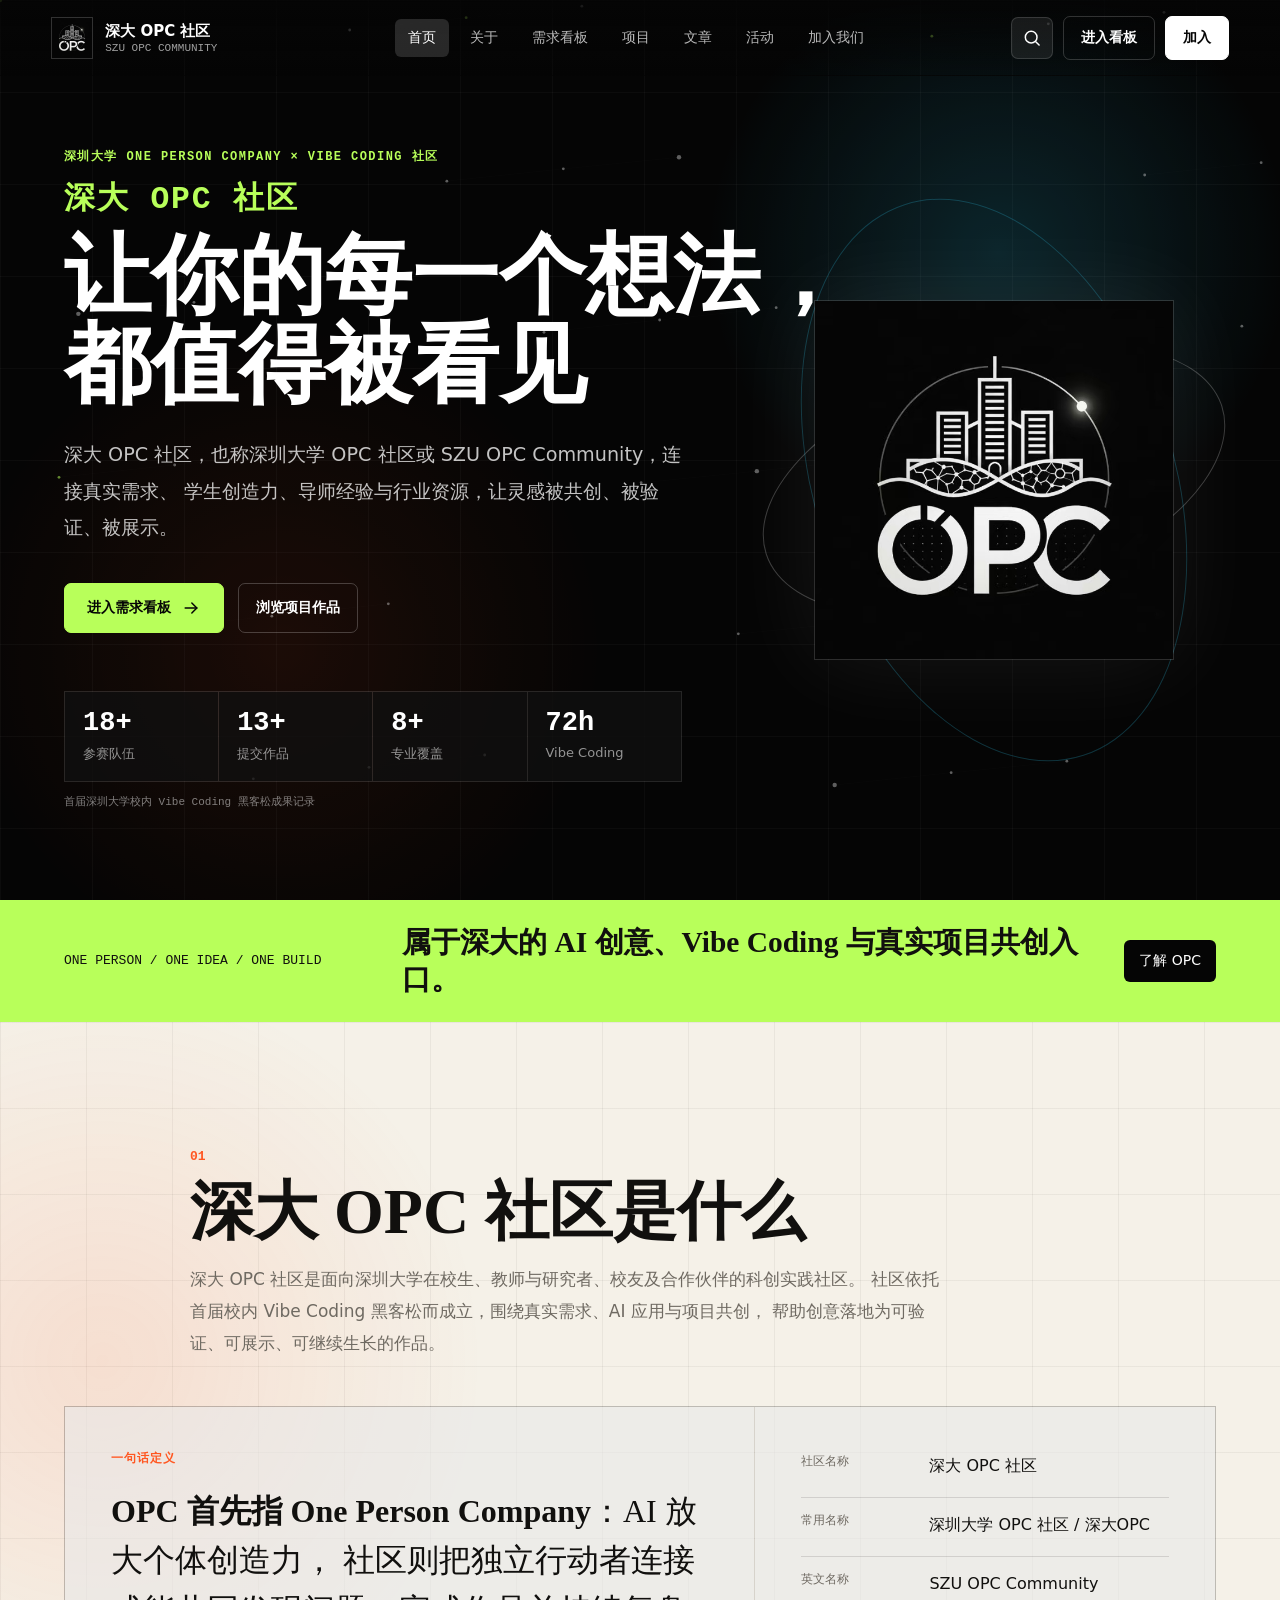
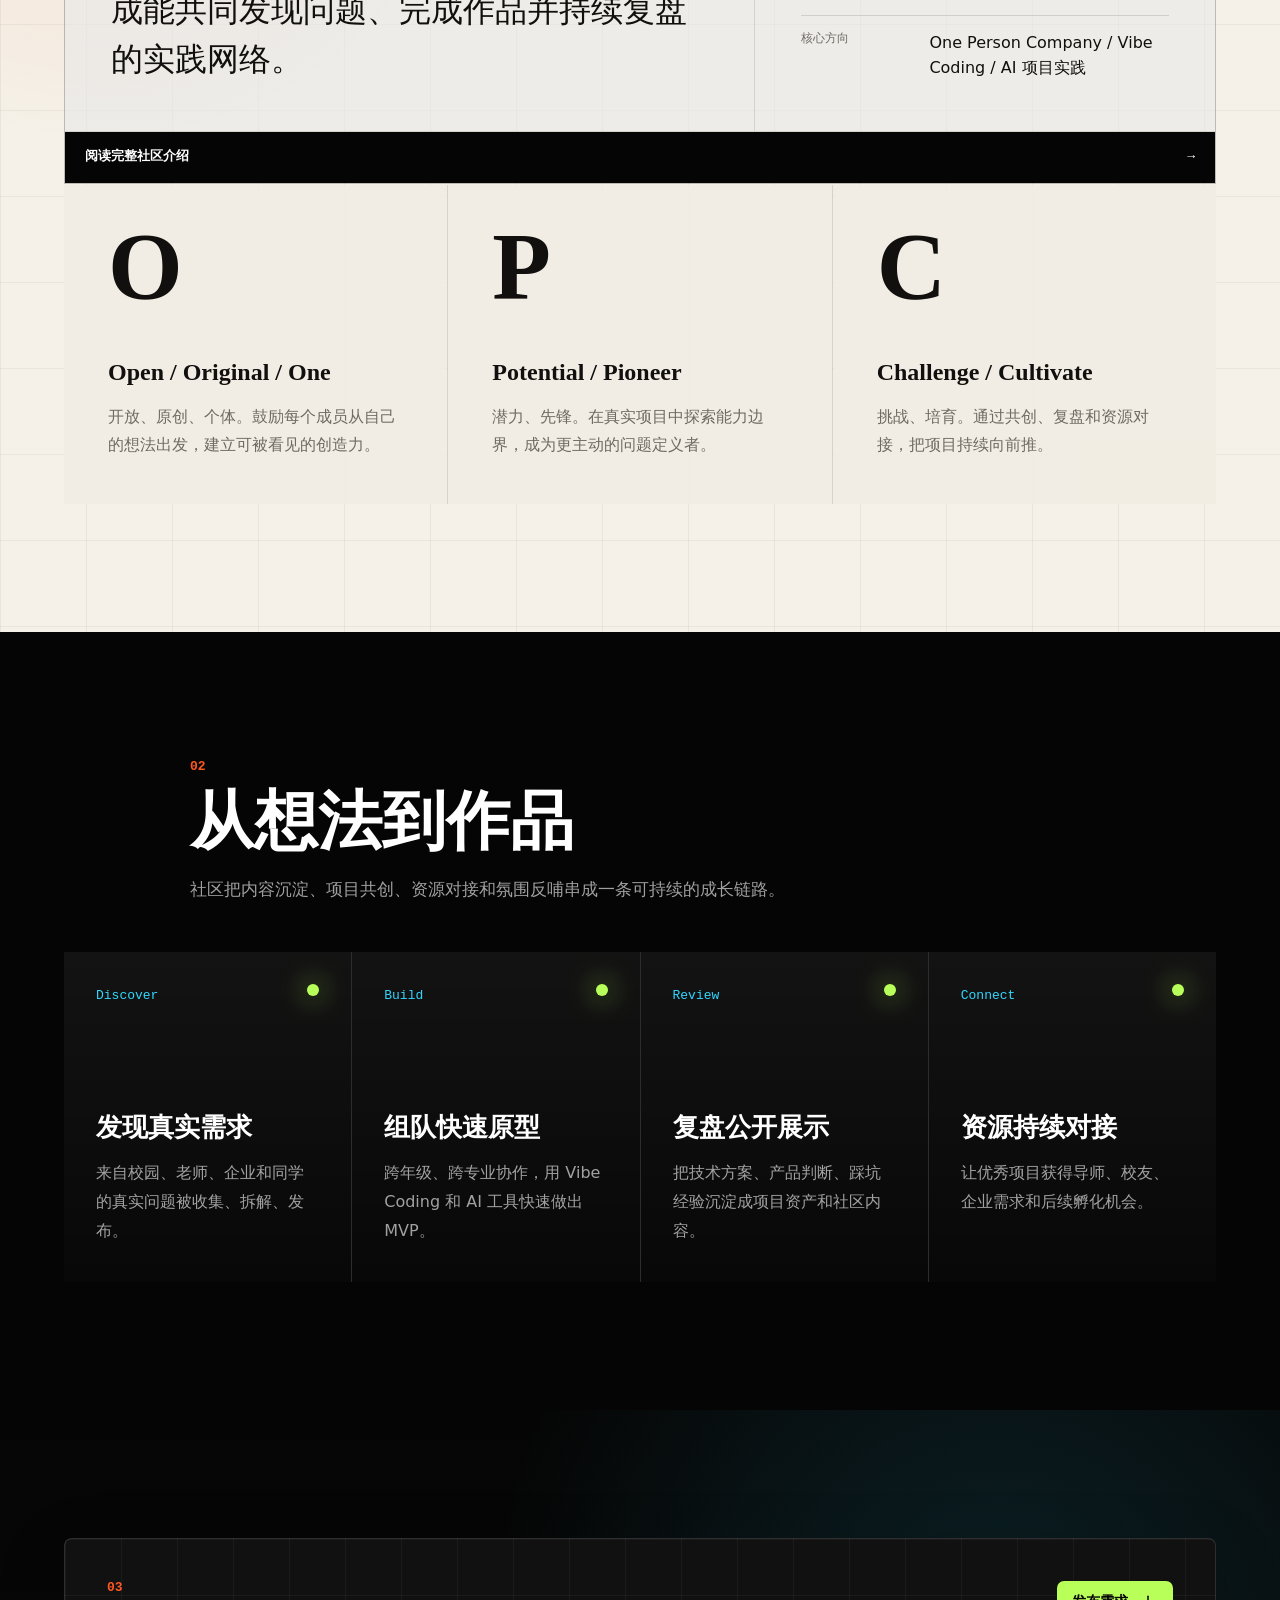
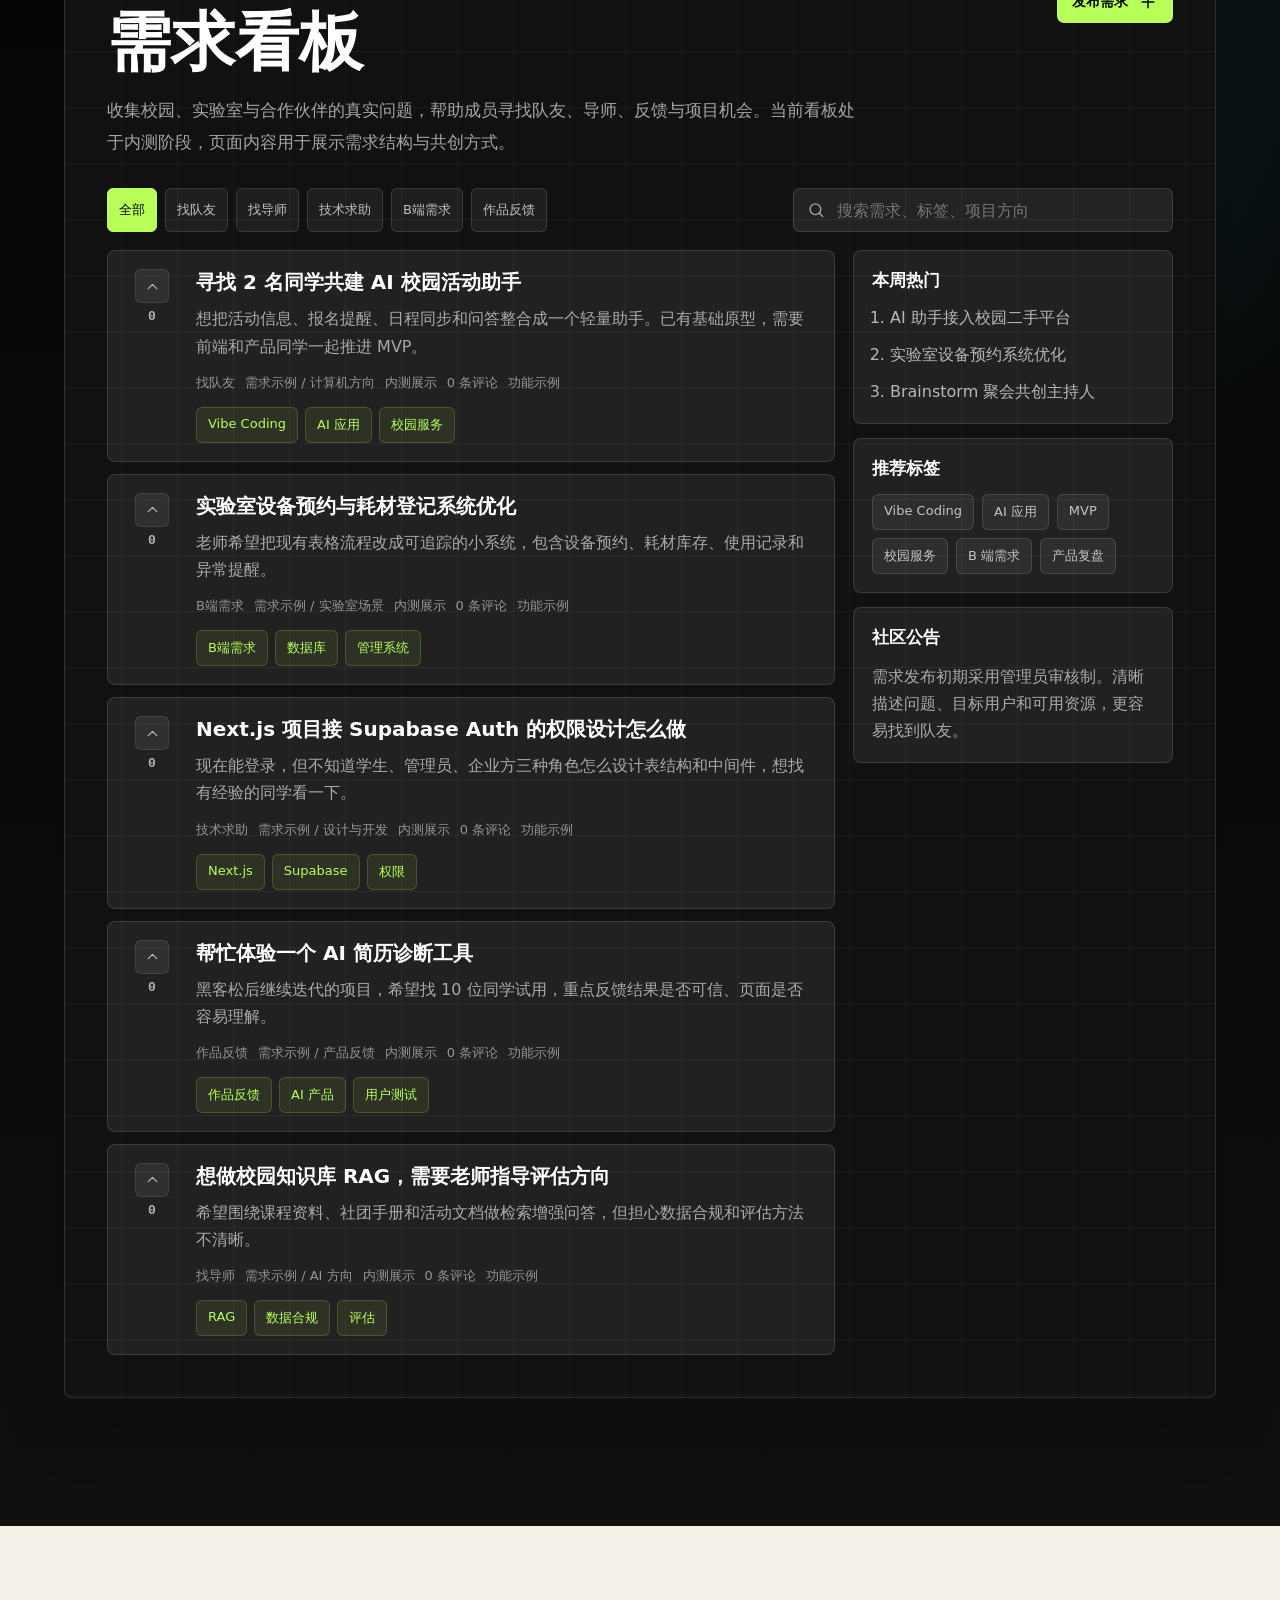
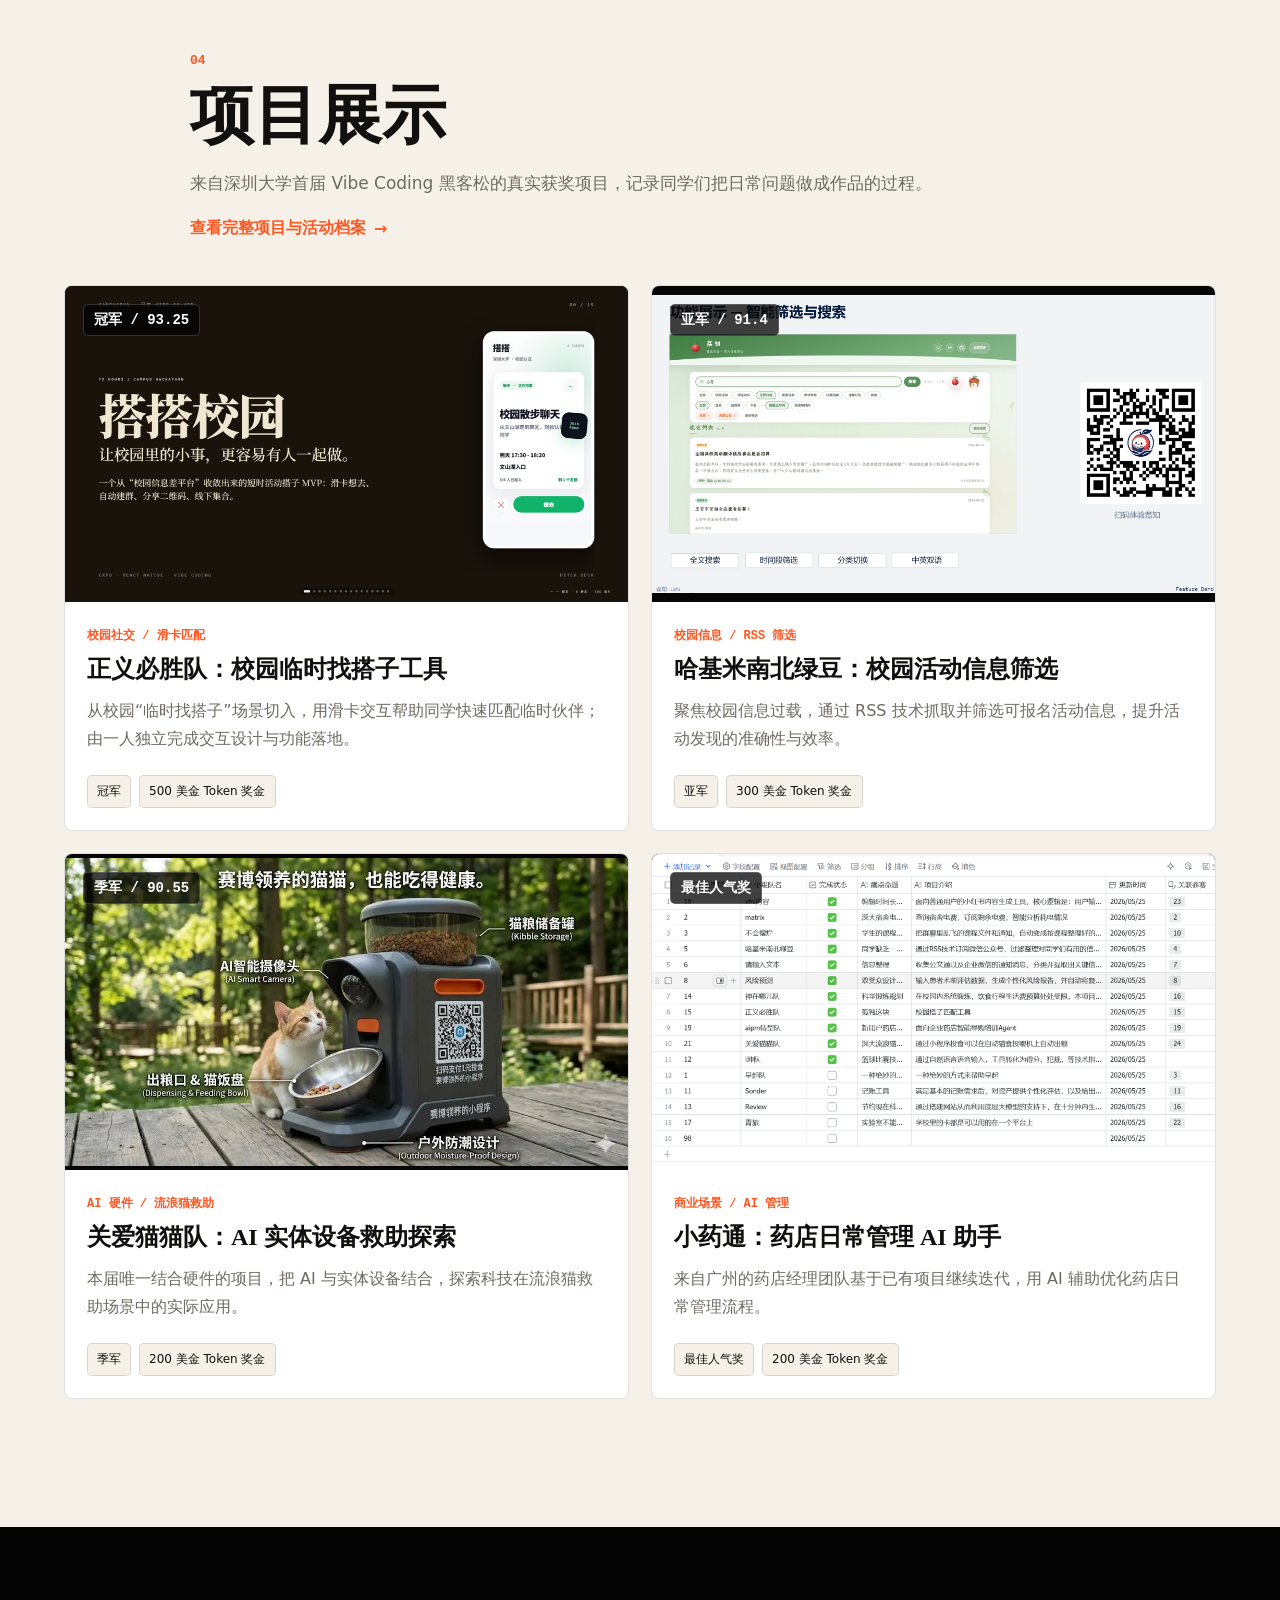
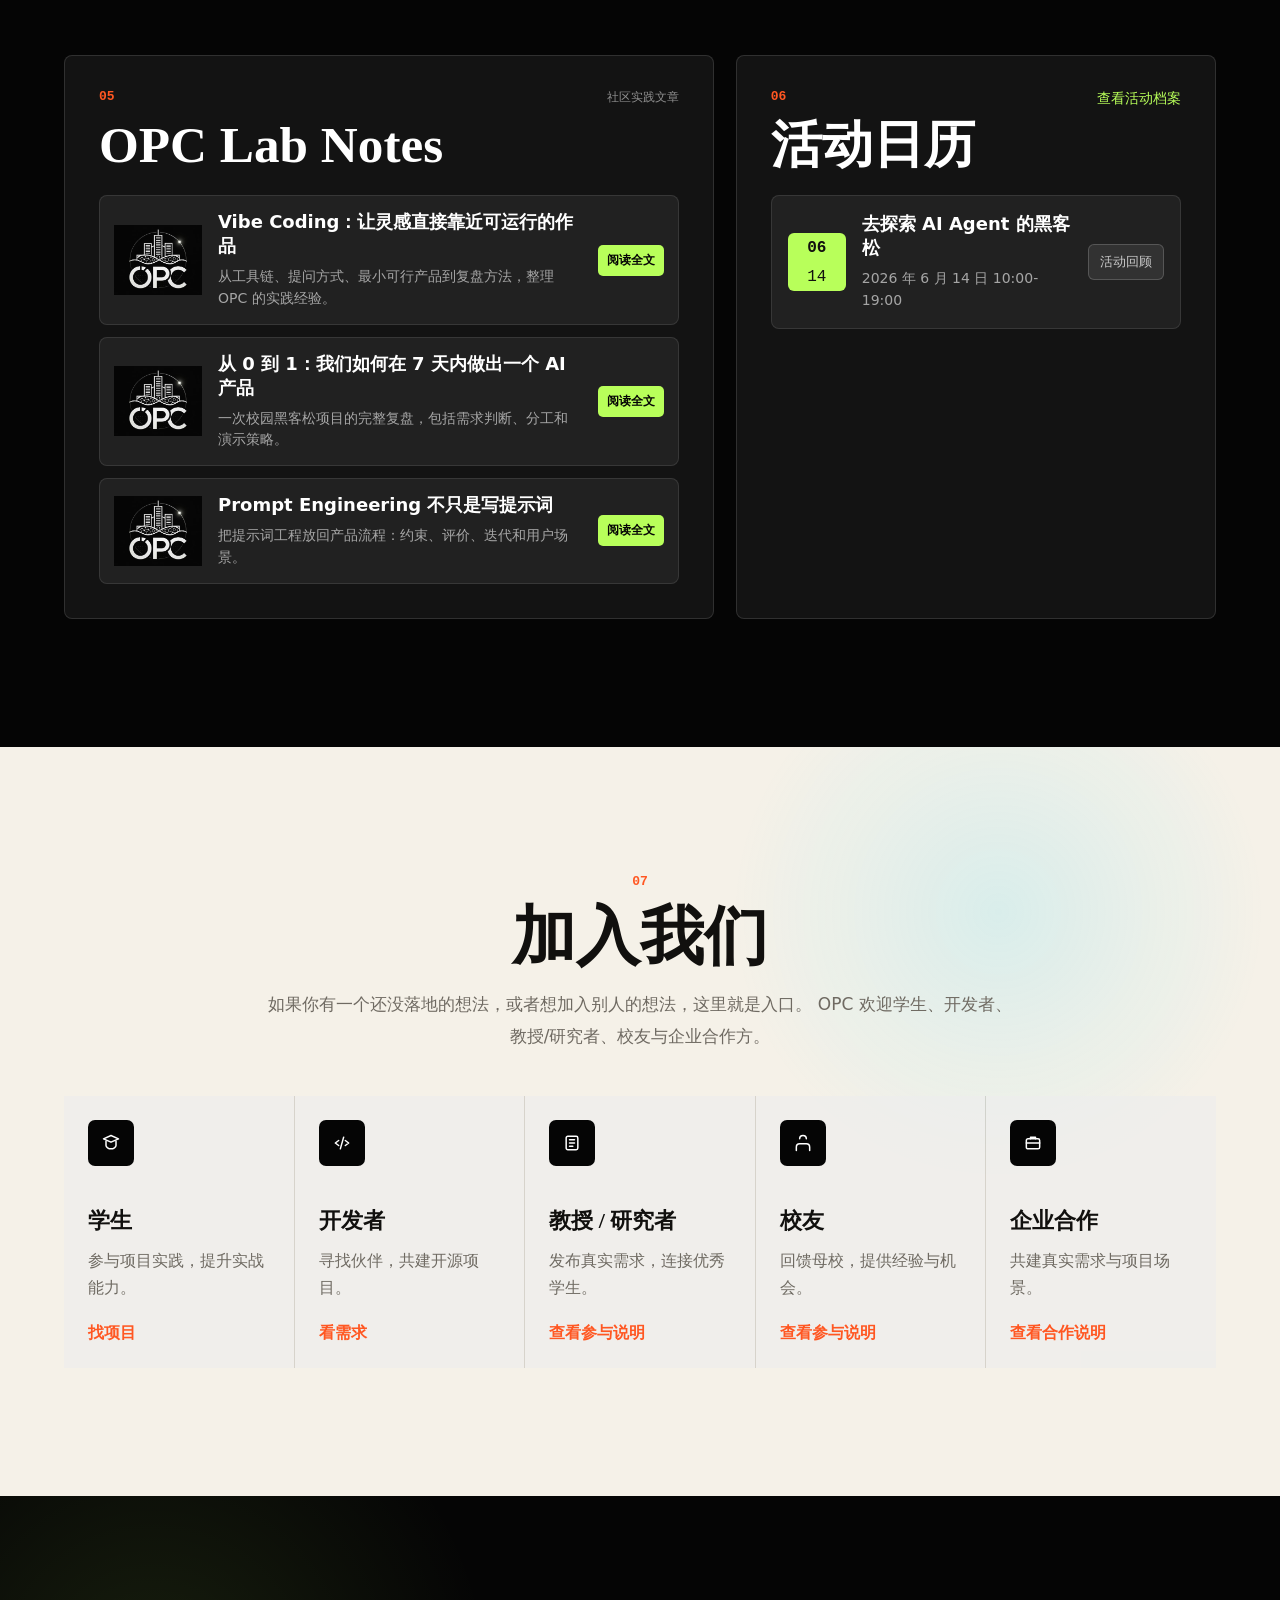
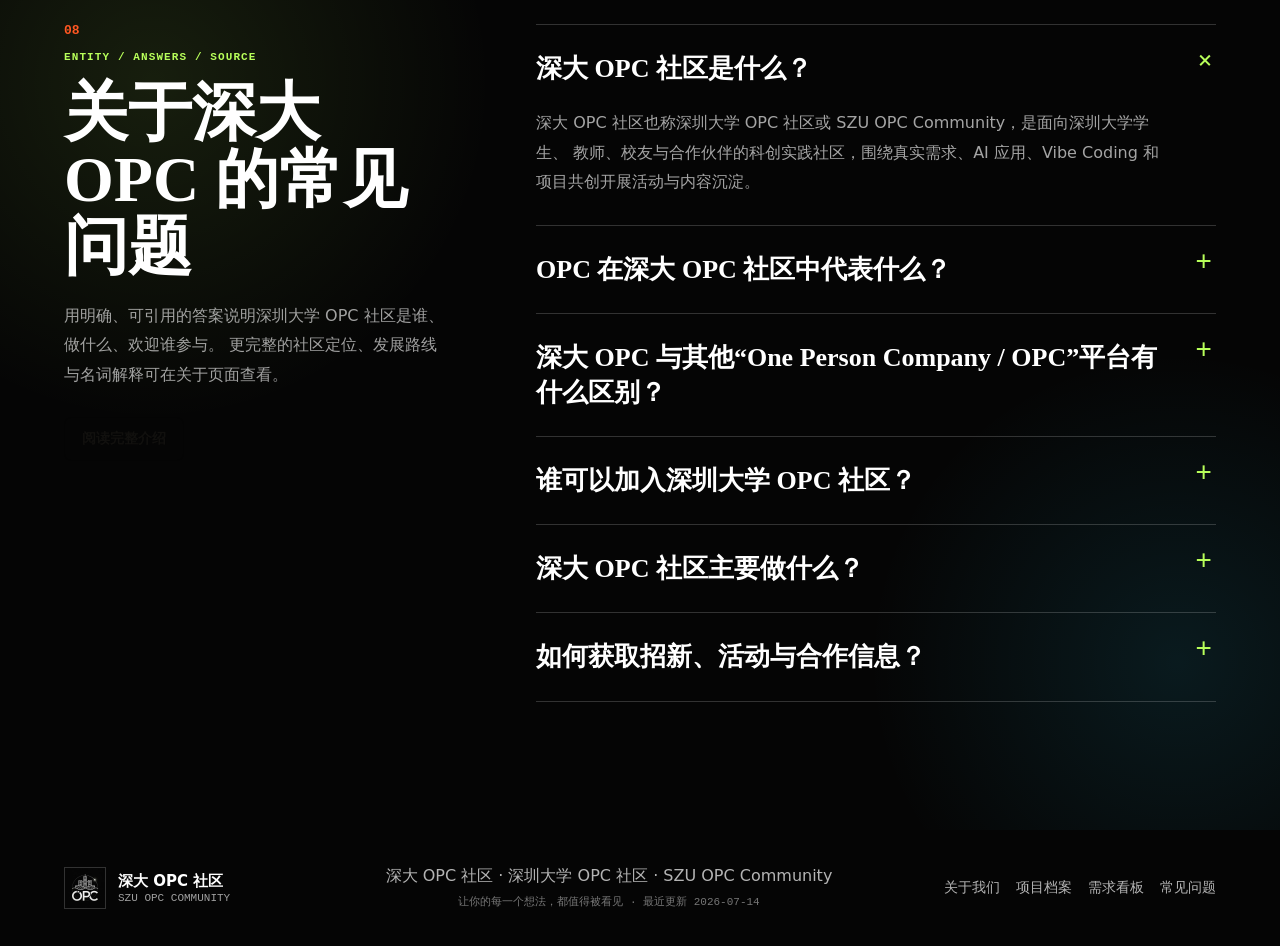
==== commit 8dead528: "feat: verify site with Google Search Console" ====
--- a/index.html
+++ b/index.html
@@ -4,6 +4,7 @@
     <meta charset="UTF-8" />
     <meta name="viewport" content="width=device-width, initial-scale=1.0" />
     <meta name="robots" content="index, follow, max-image-preview:large, max-snippet:-1, max-video-preview:-1" />
+    <meta name="google-site-verification" content="IiA54OekATkKgBv51bchom_RvADDfkEaCamEX0S7kZo" />
     <meta name="author" content="深大 OPC 社区" />
     <meta name="theme-color" content="#050505" />
     <meta
--- a/styles.css
+++ b/styles.css
@@ -1406,6 +1406,14 @@
   letter-spacing: -0.035em;
 }
 
+.subpage-title-label {
+  display: block;
+  margin-bottom: 18px;
+  color: var(--green);
+  font: 700 clamp(14px, 1.2vw, 18px)/1.25 var(--mono);
+  letter-spacing: 0.12em;
+}
+
 .subpage-hero-copy > p:not(.hero-eyebrow) {
   max-width: 790px;
   margin: 28px 0 0;
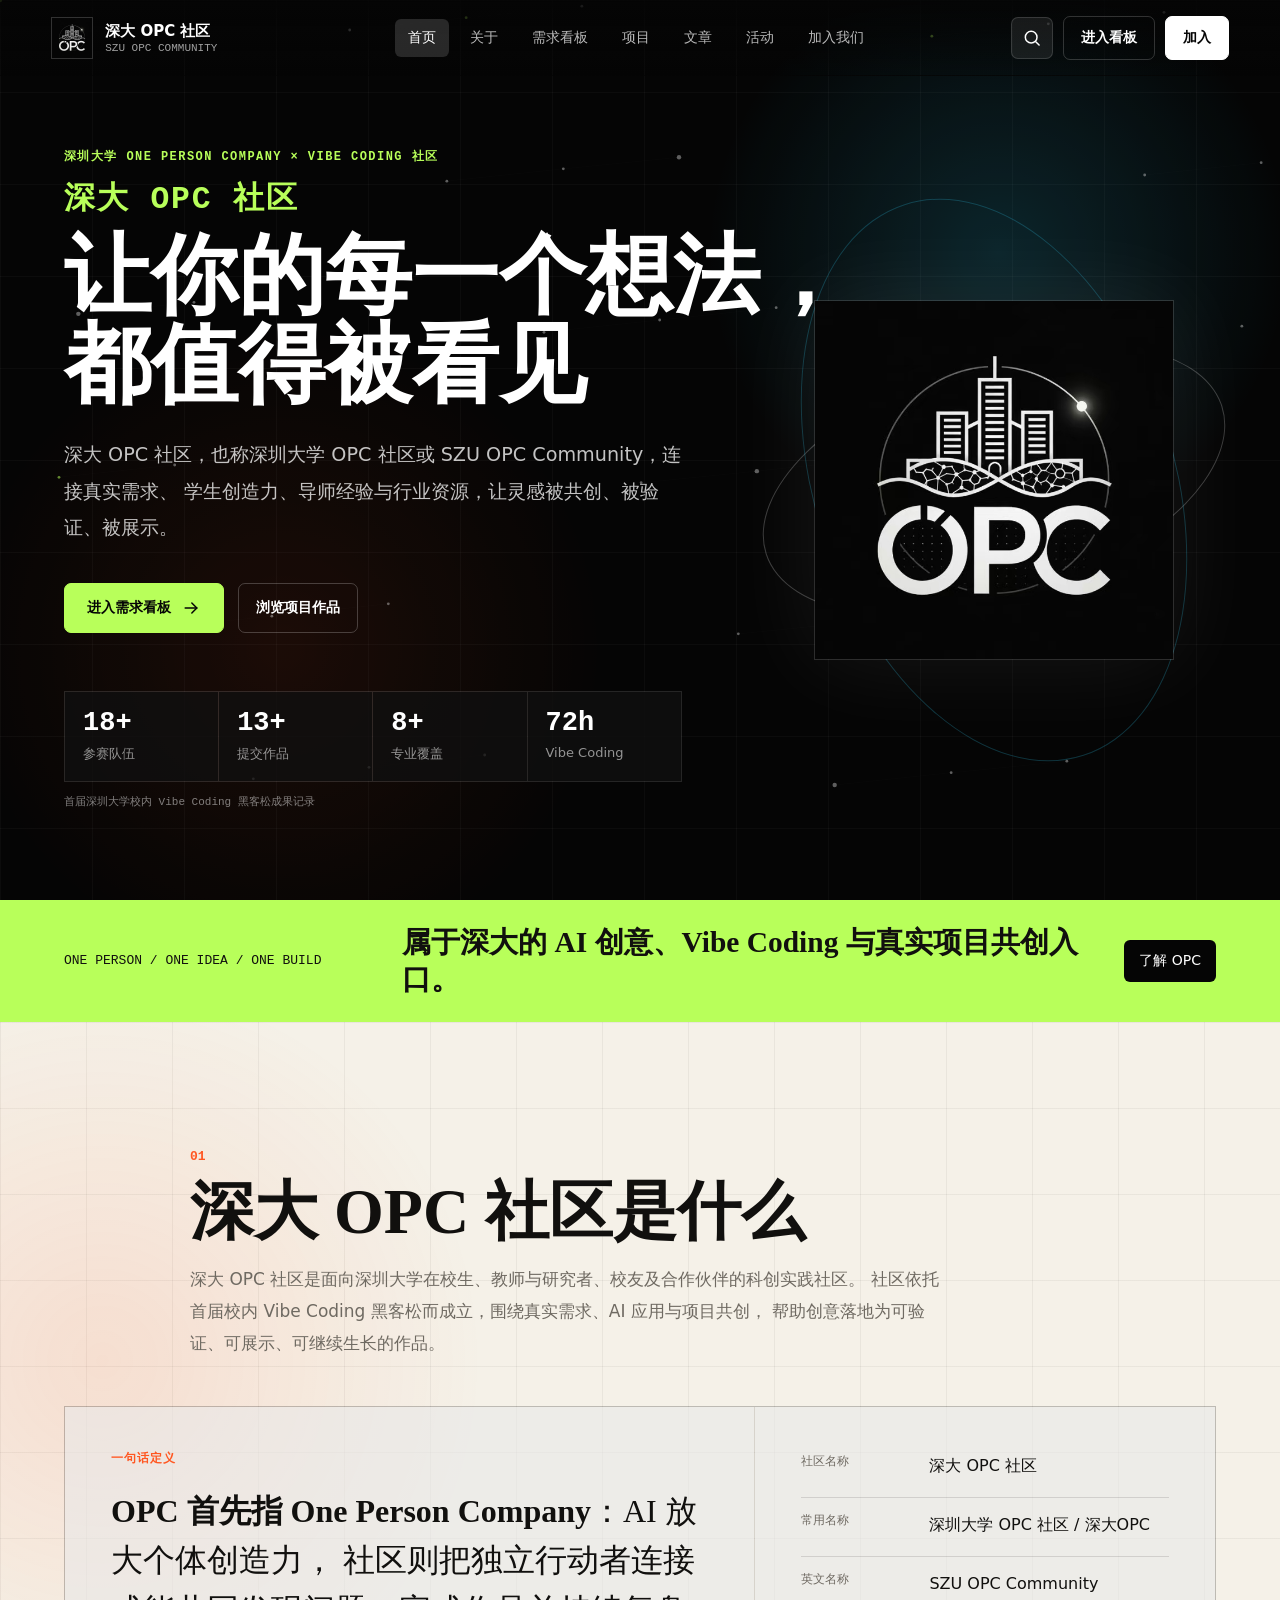
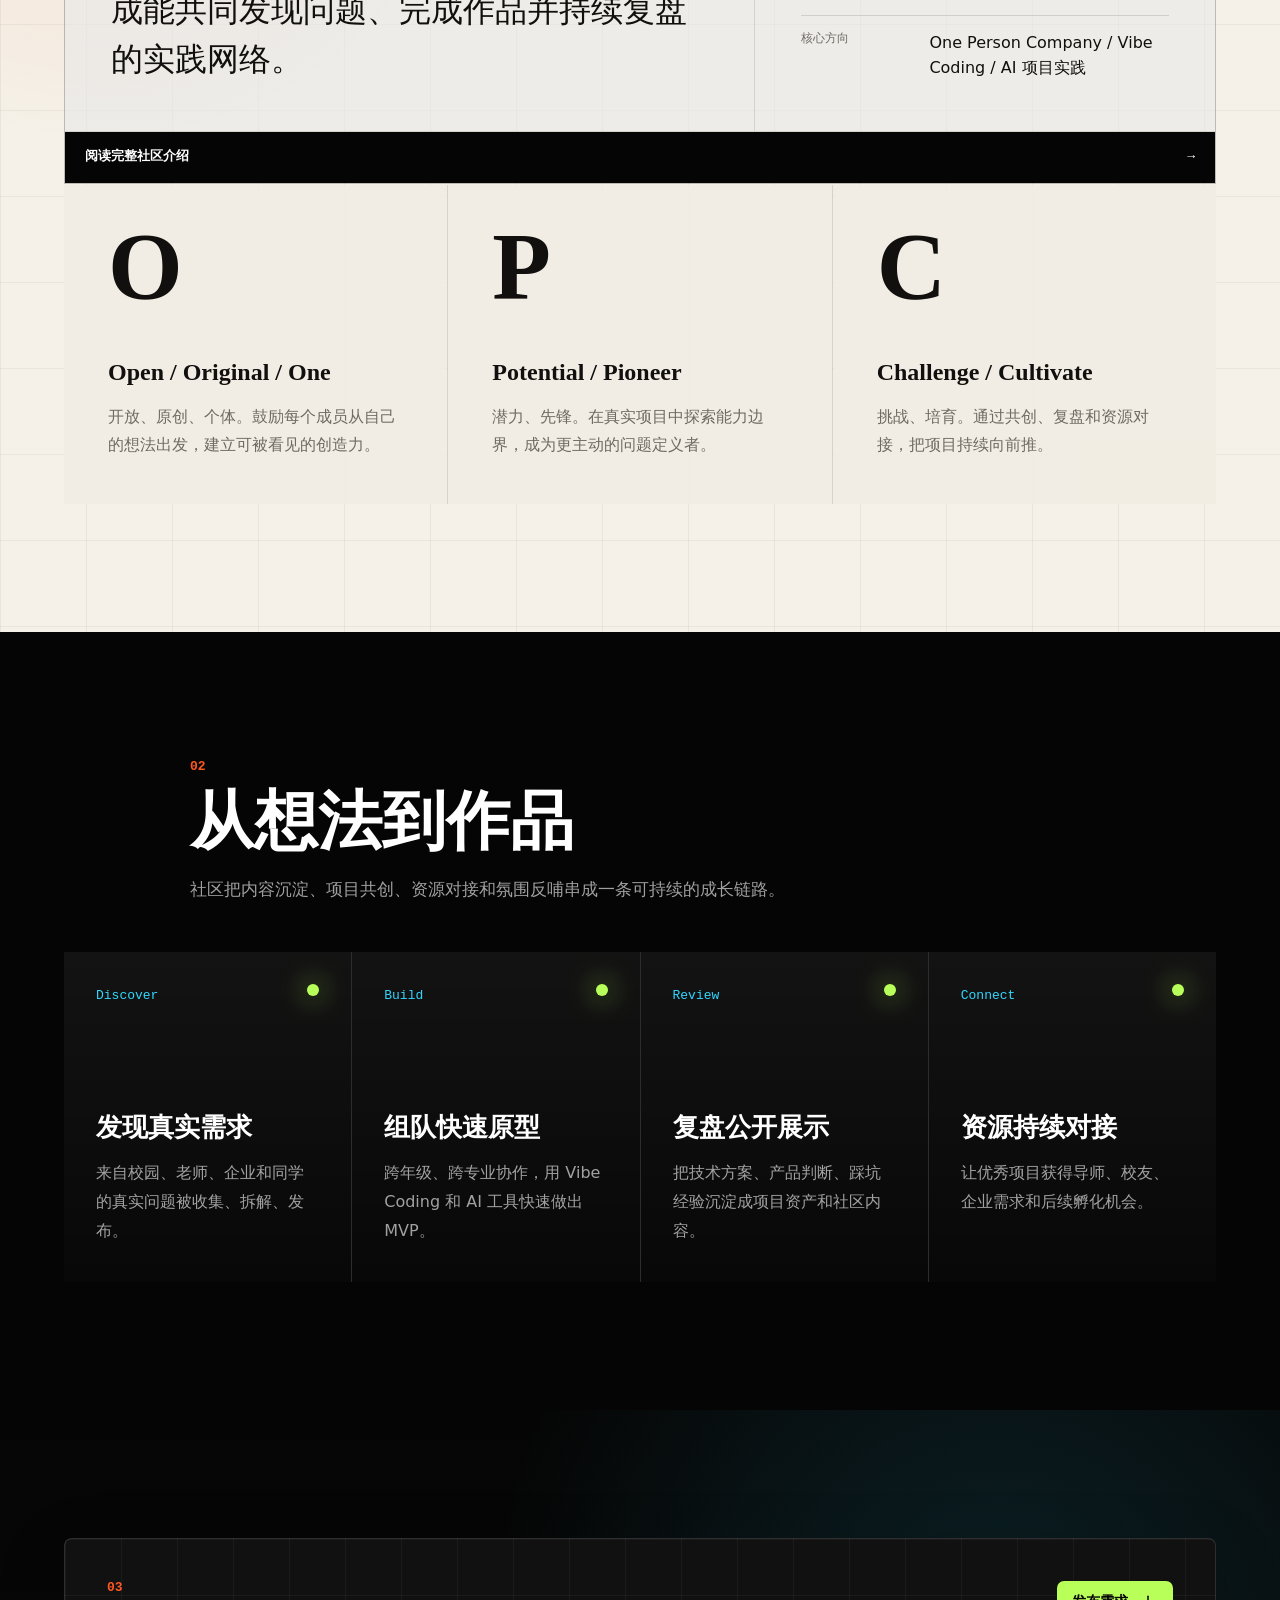
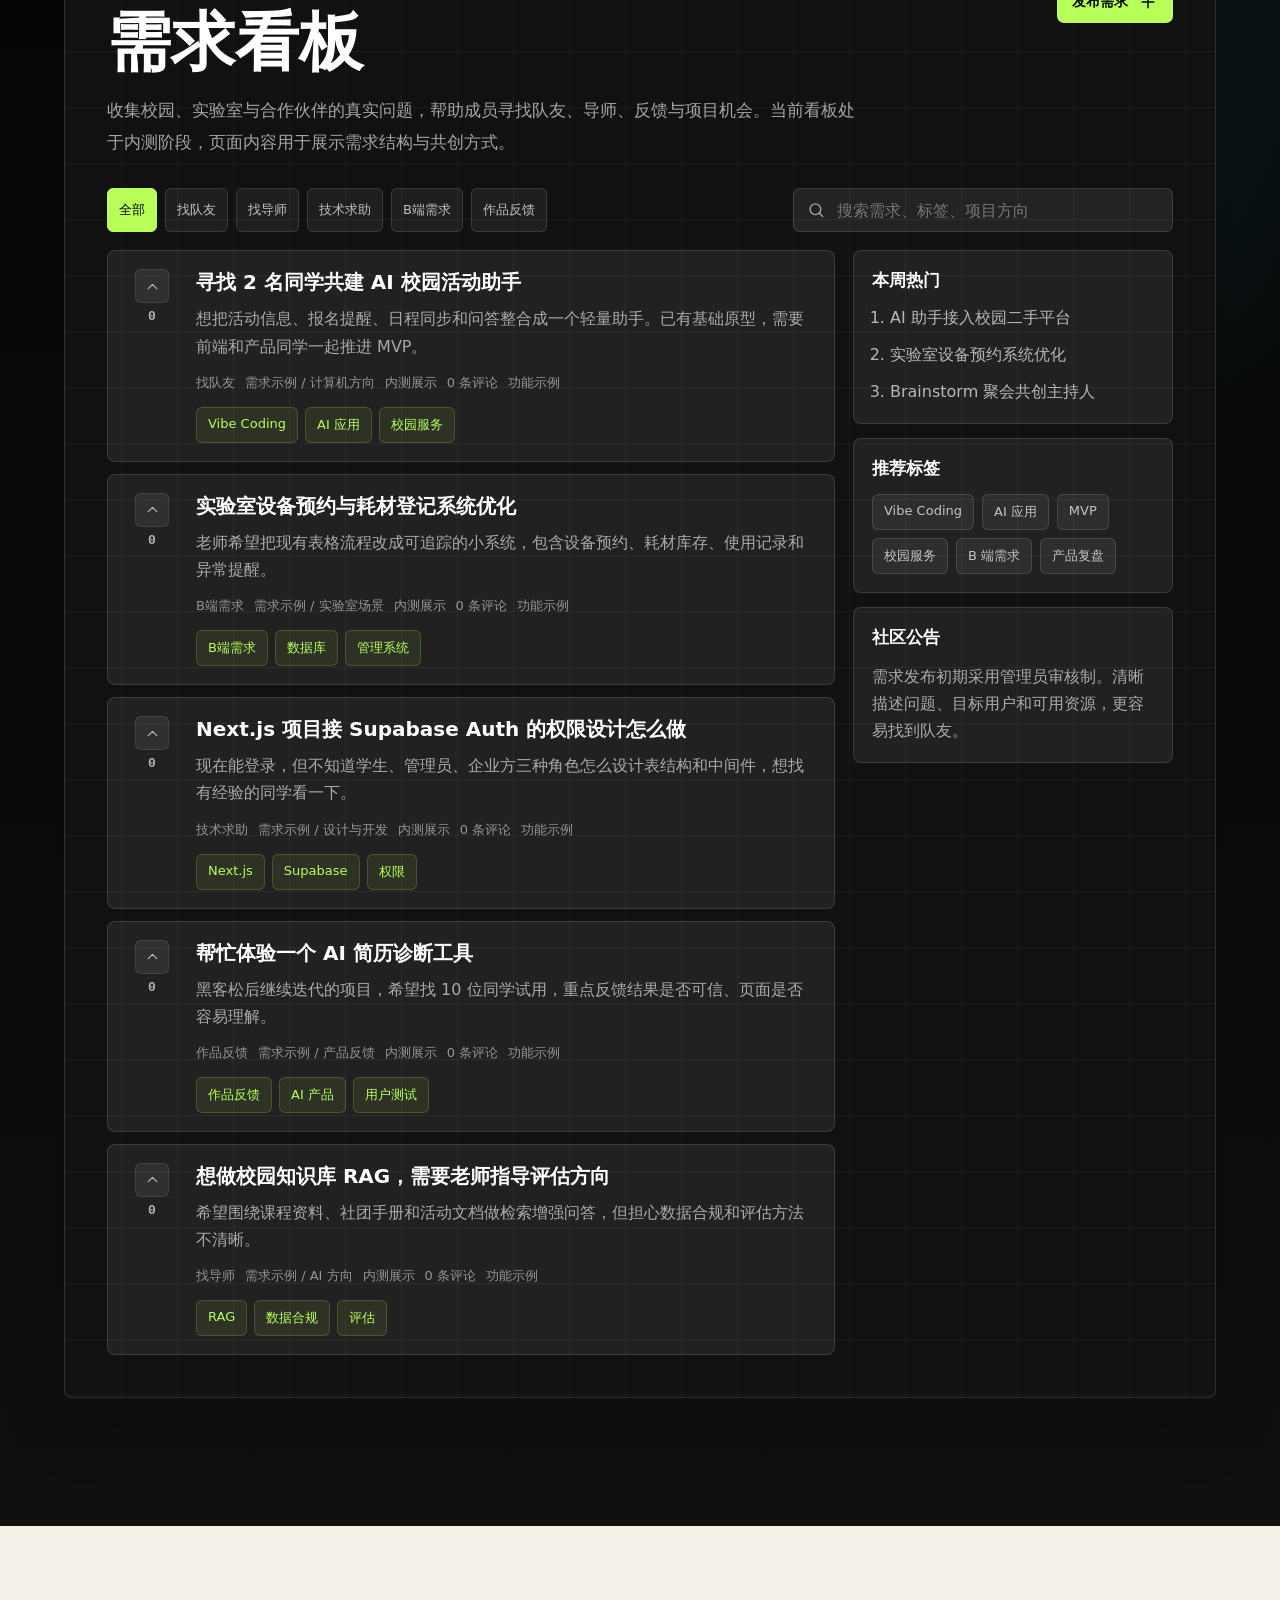
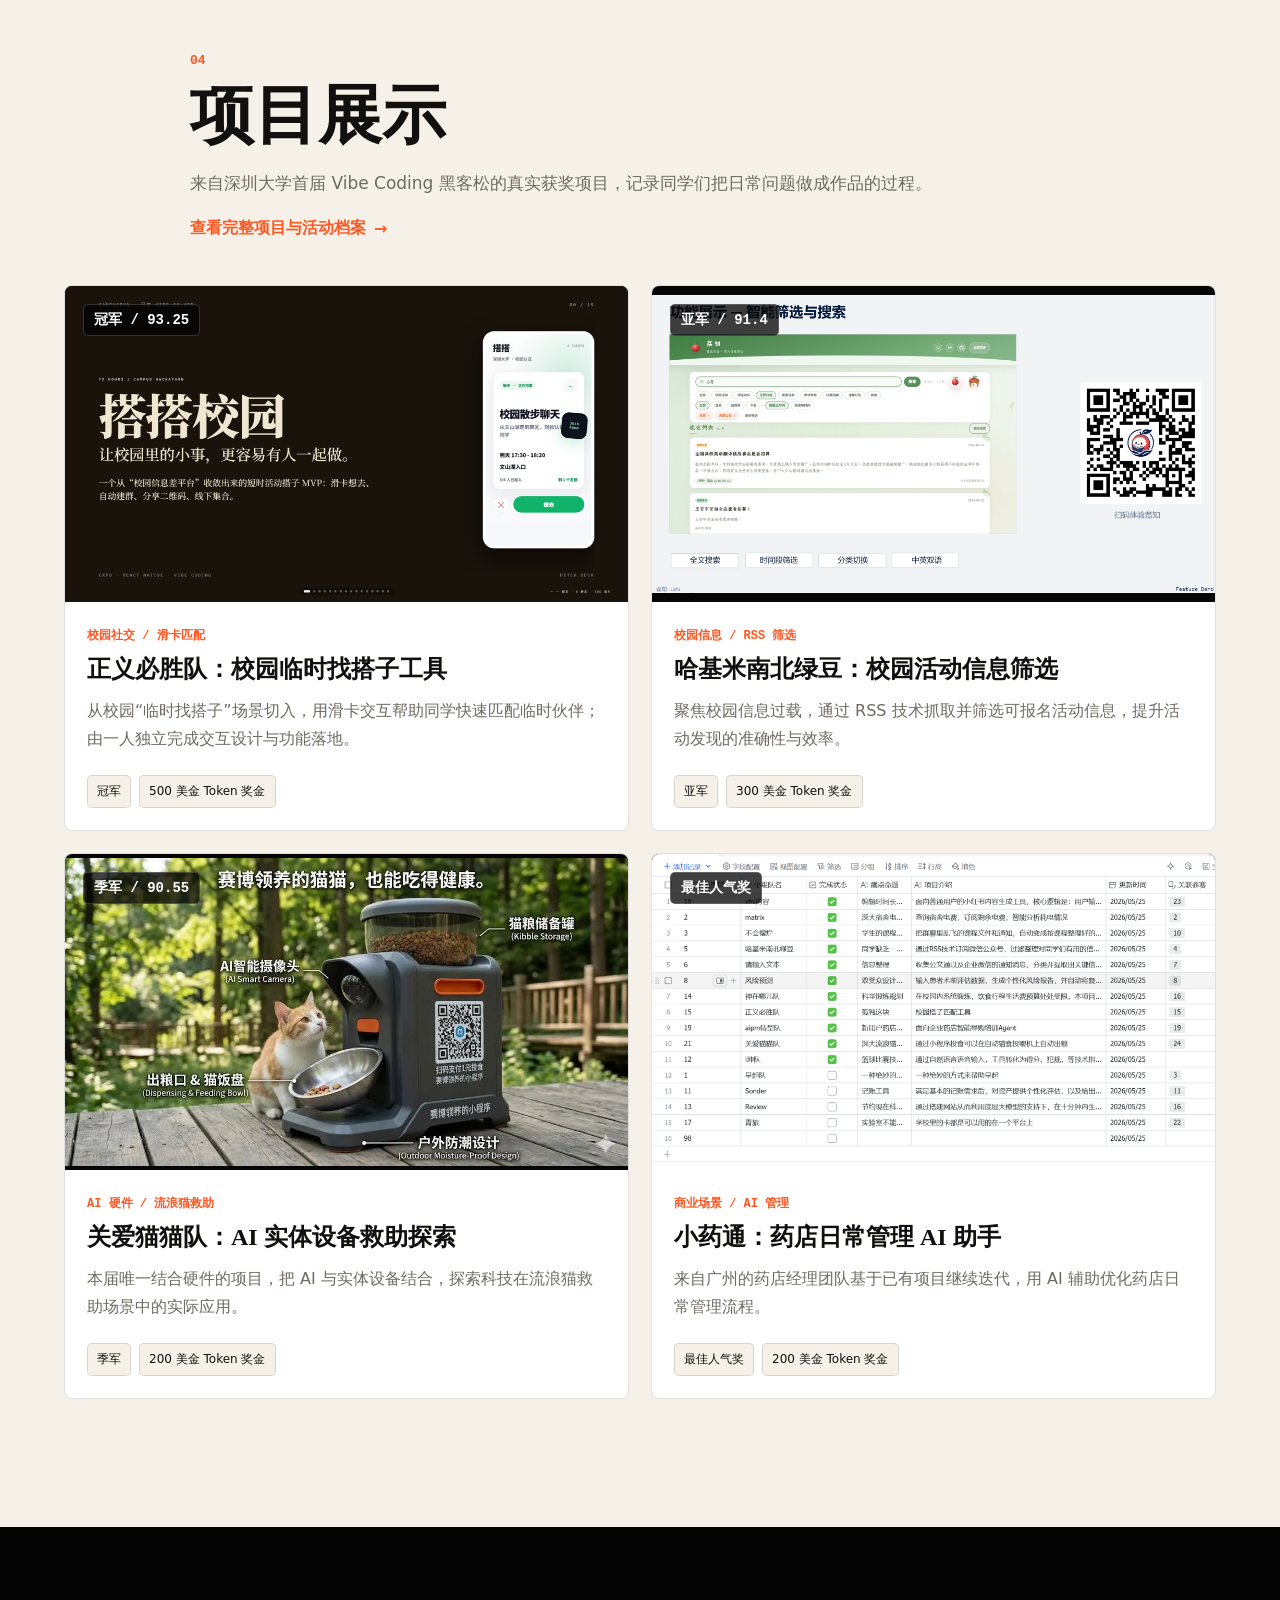
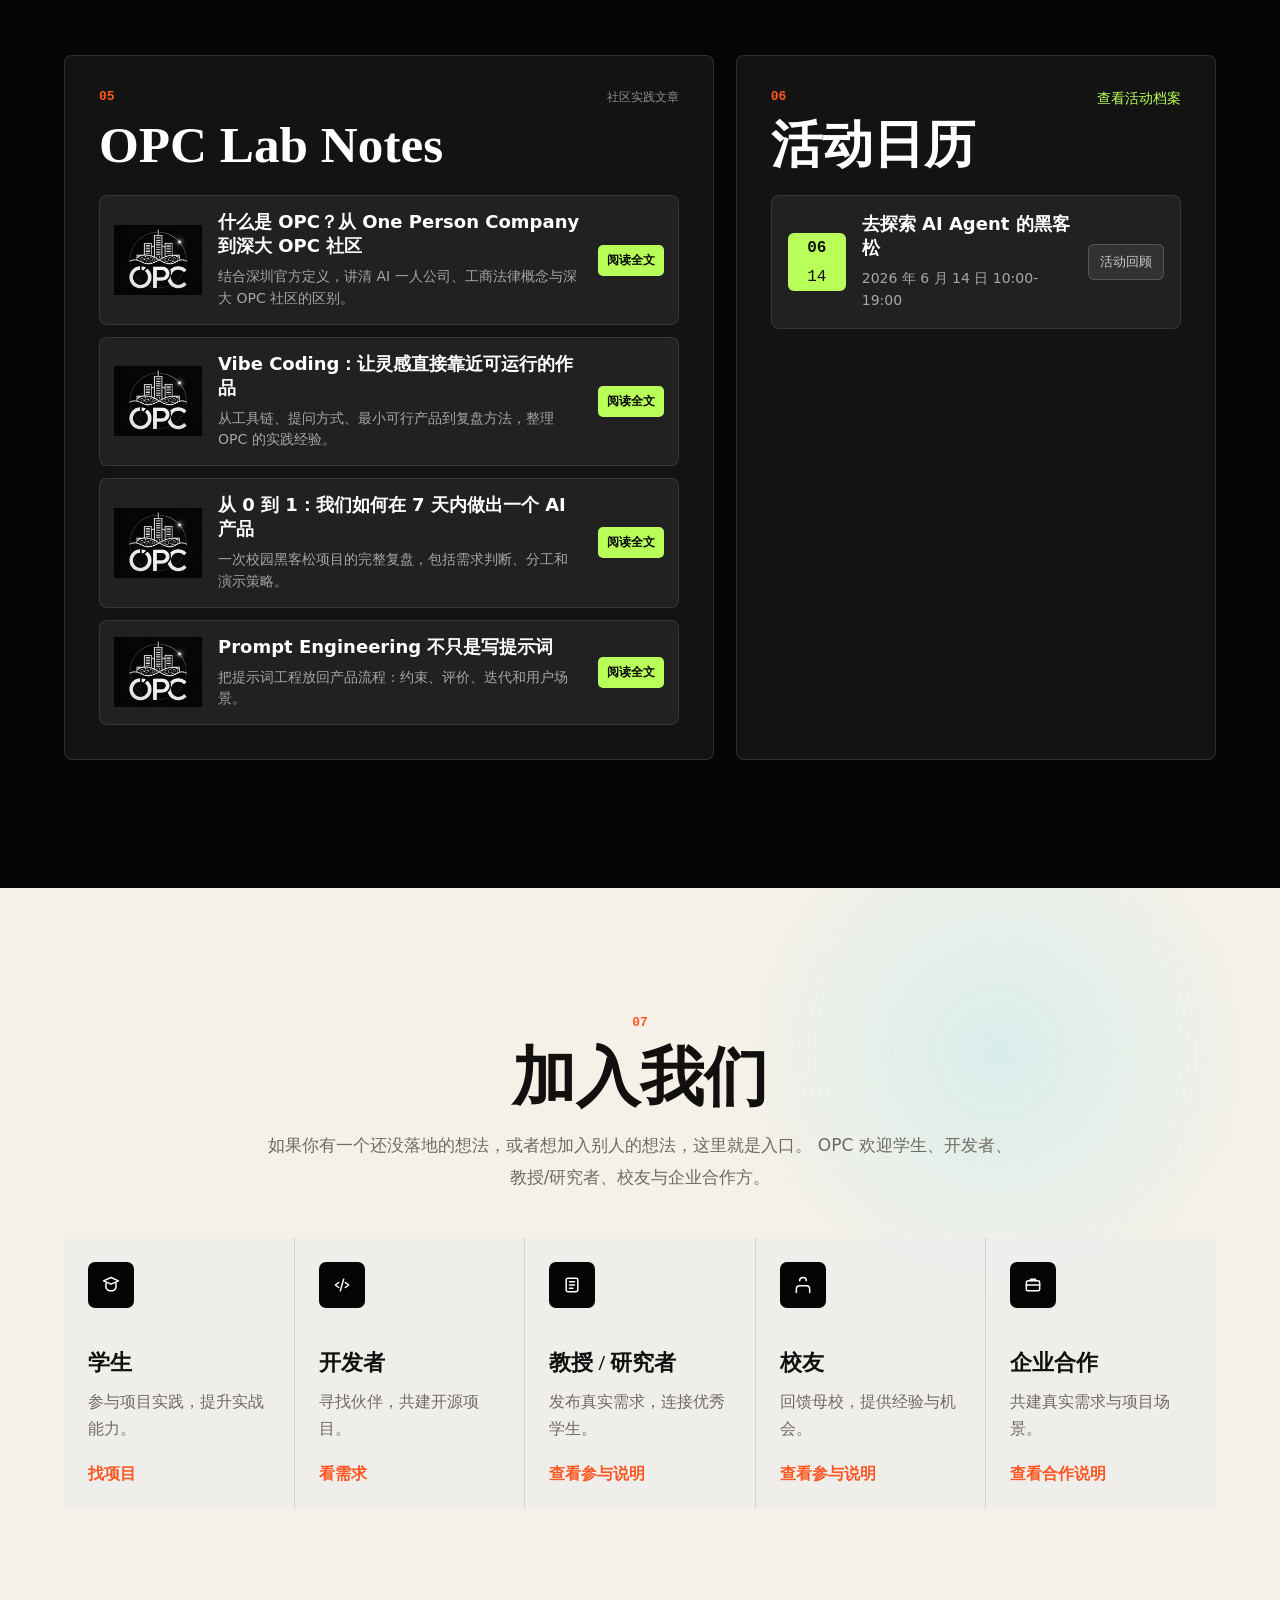
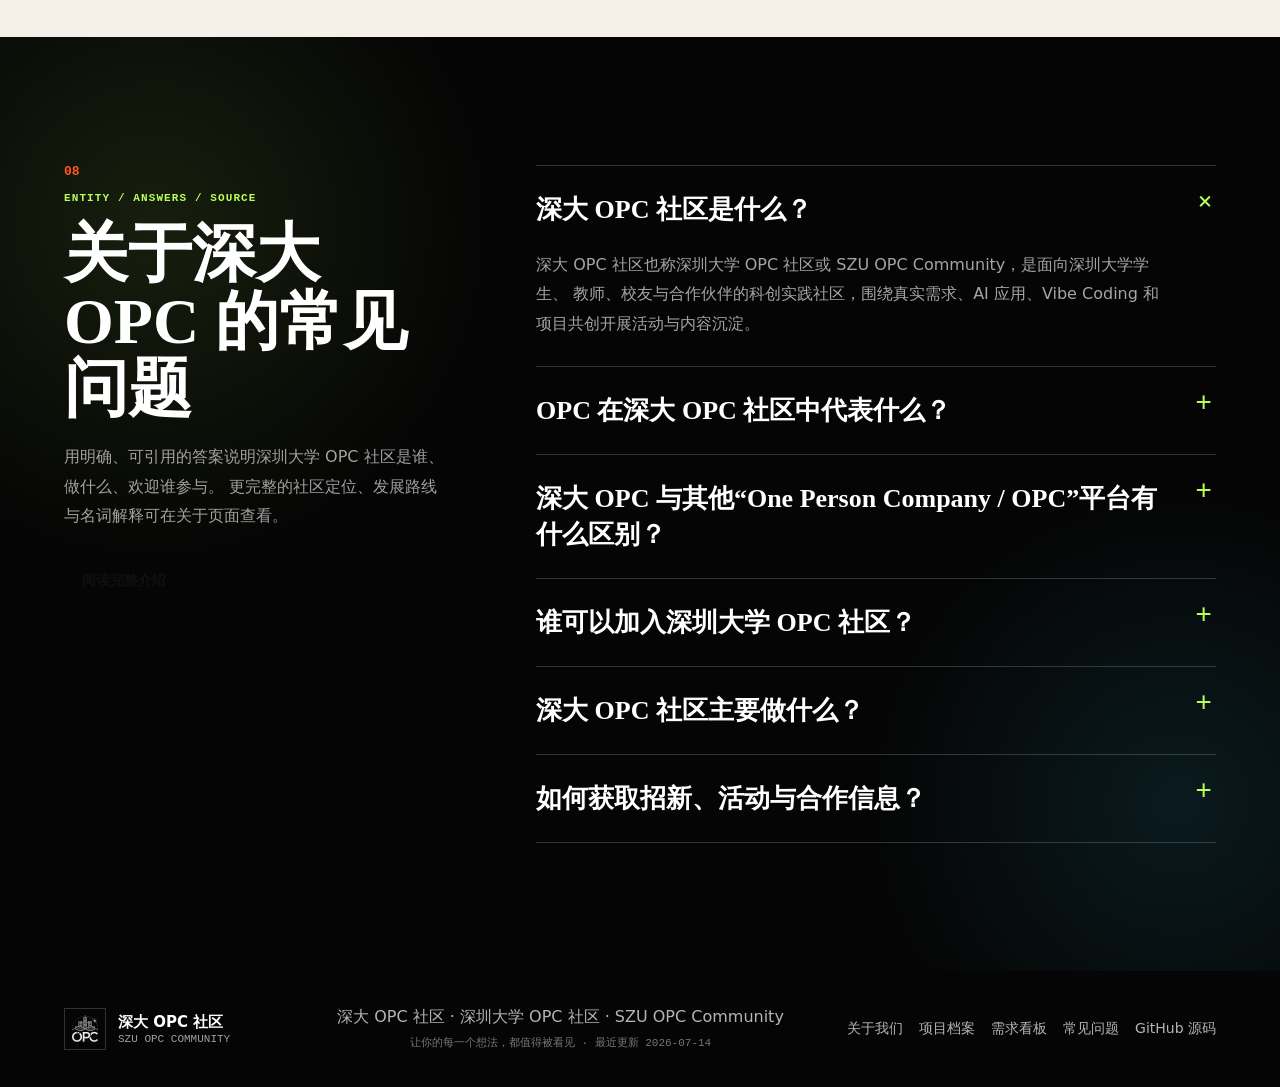
==== commit dec5fbf2: "feat: publish OPC pillar guide" ====
--- a/index.html
+++ b/index.html
@@ -521,6 +521,16 @@
           </div>
           <div class="post-list">
             <article>
+              <a class="post-card" href="./articles/what-is-opc">
+                <img src="./LOGO.jpg" alt="什么是 OPC 概念指南封面" width="640" height="640" loading="lazy" decoding="async" />
+                <div>
+                  <h3>什么是 OPC？从 One Person Company 到深大 OPC 社区</h3>
+                  <p>结合深圳官方定义，讲清 AI 一人公司、工商法律概念与深大 OPC 社区的区别。</p>
+                </div>
+                <span class="post-detail-link">阅读全文</span>
+              </a>
+            </article>
+            <article>
               <a class="post-card" href="./articles/vibe-coding">
                 <img src="./LOGO.jpg" alt="深大 OPC 社区文章封面" width="640" height="640" loading="lazy" decoding="async" />
                 <div>
@@ -670,6 +680,7 @@
             <p>
               OPC 首先指 One Person Company，强调 AI 时代个体被放大的创造力；同时承载
               O（Open、Original、One）、P（Potential、Pioneer）、C（Challenge、Cultivate）的社区价值。
+              <a href="./articles/what-is-opc">阅读 One Person Company 与常见 OPC 语境的完整解释。</a>
             </p>
           </details>
           <details>
@@ -721,6 +732,7 @@
         <a href="./projects">项目档案</a>
         <a href="#board">需求看板</a>
         <a href="#faq">常见问题</a>
+        <a href="https://github.com/Magnum854/-OPC-" rel="external">GitHub 源码</a>
       </div>
     </footer>
 
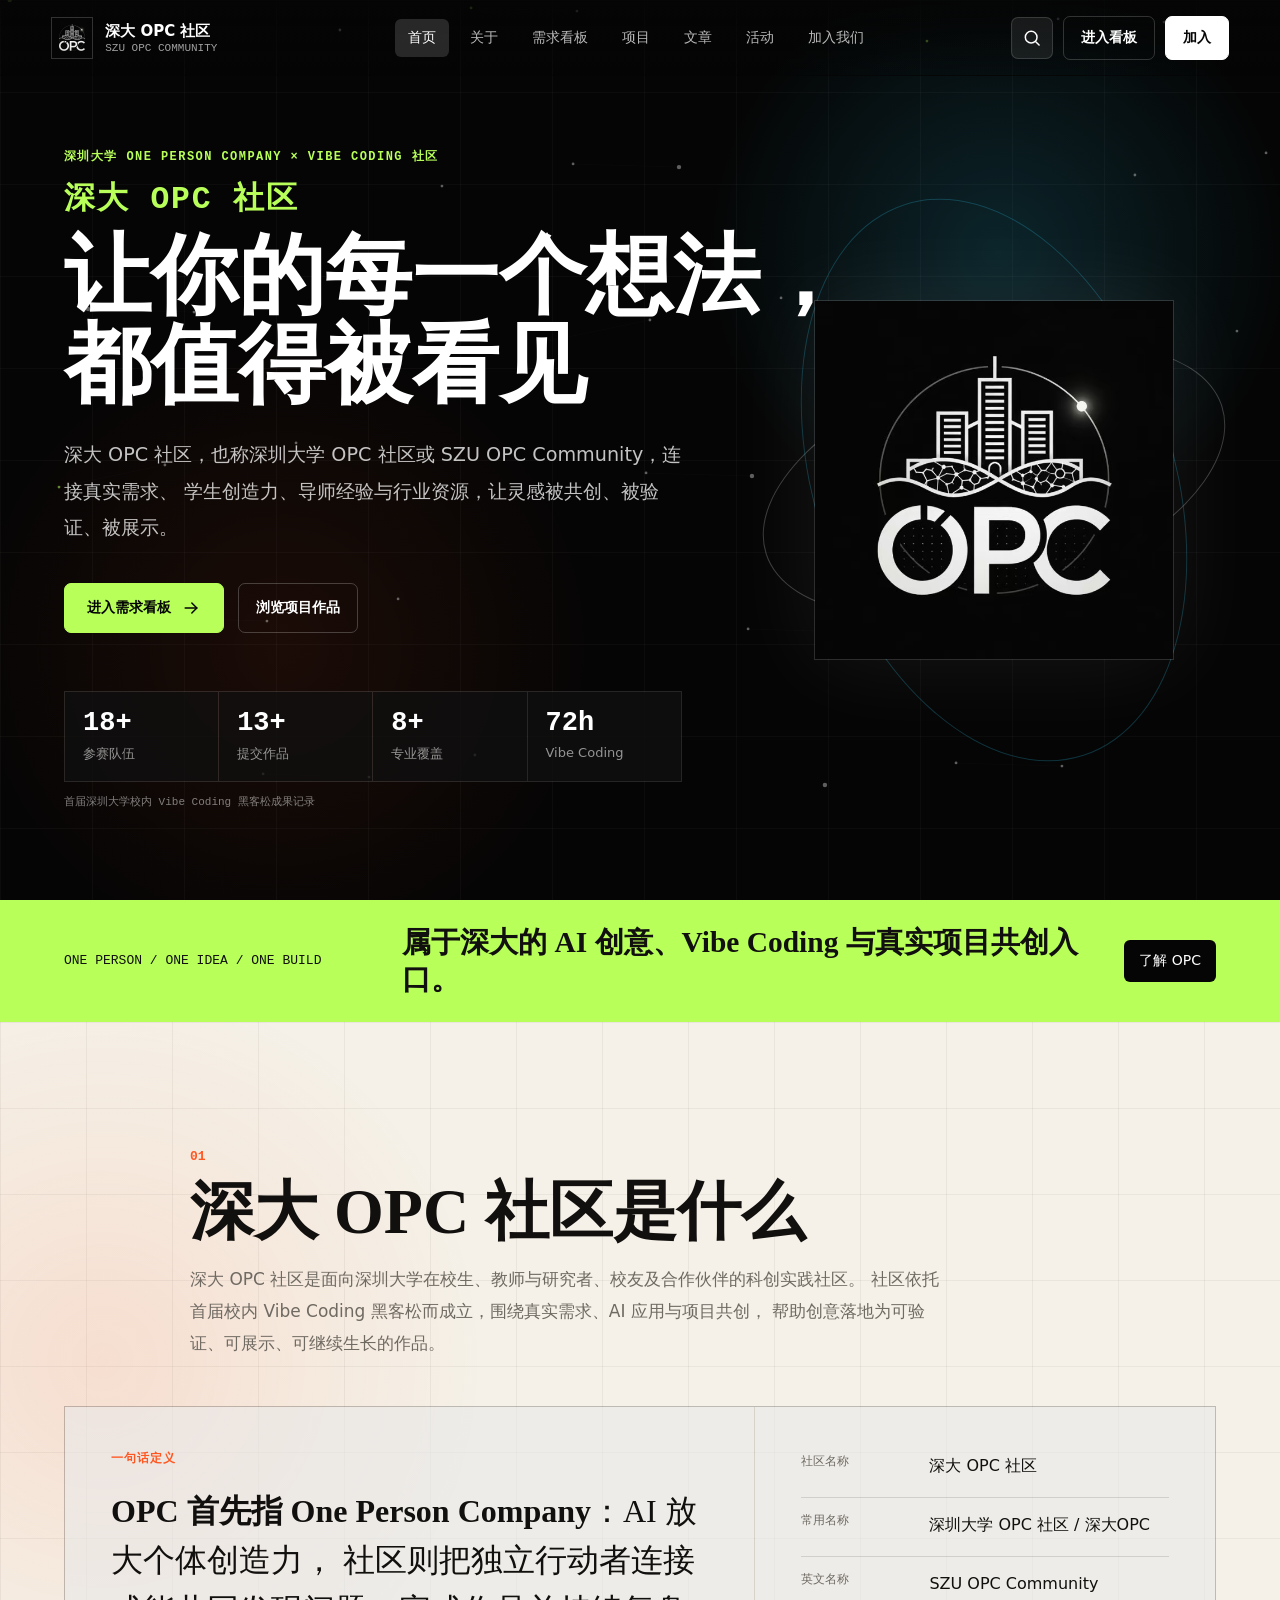
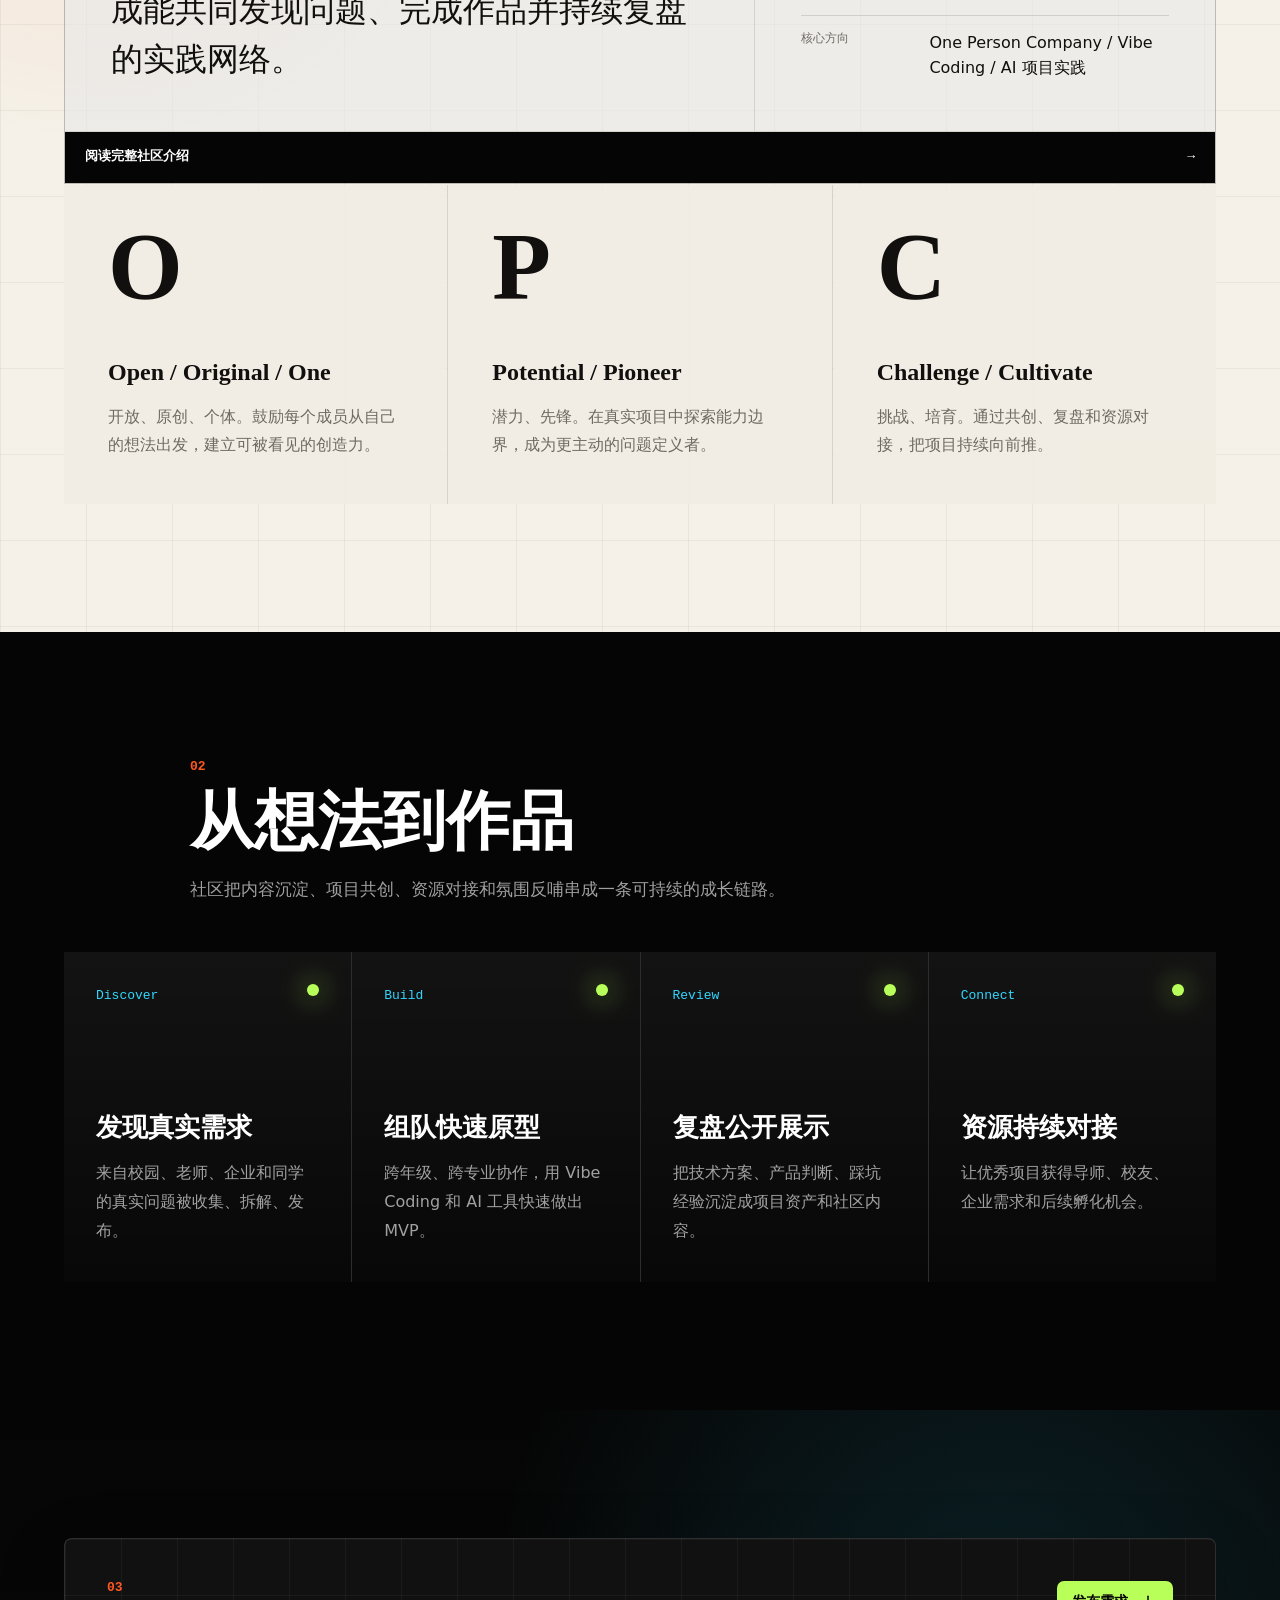
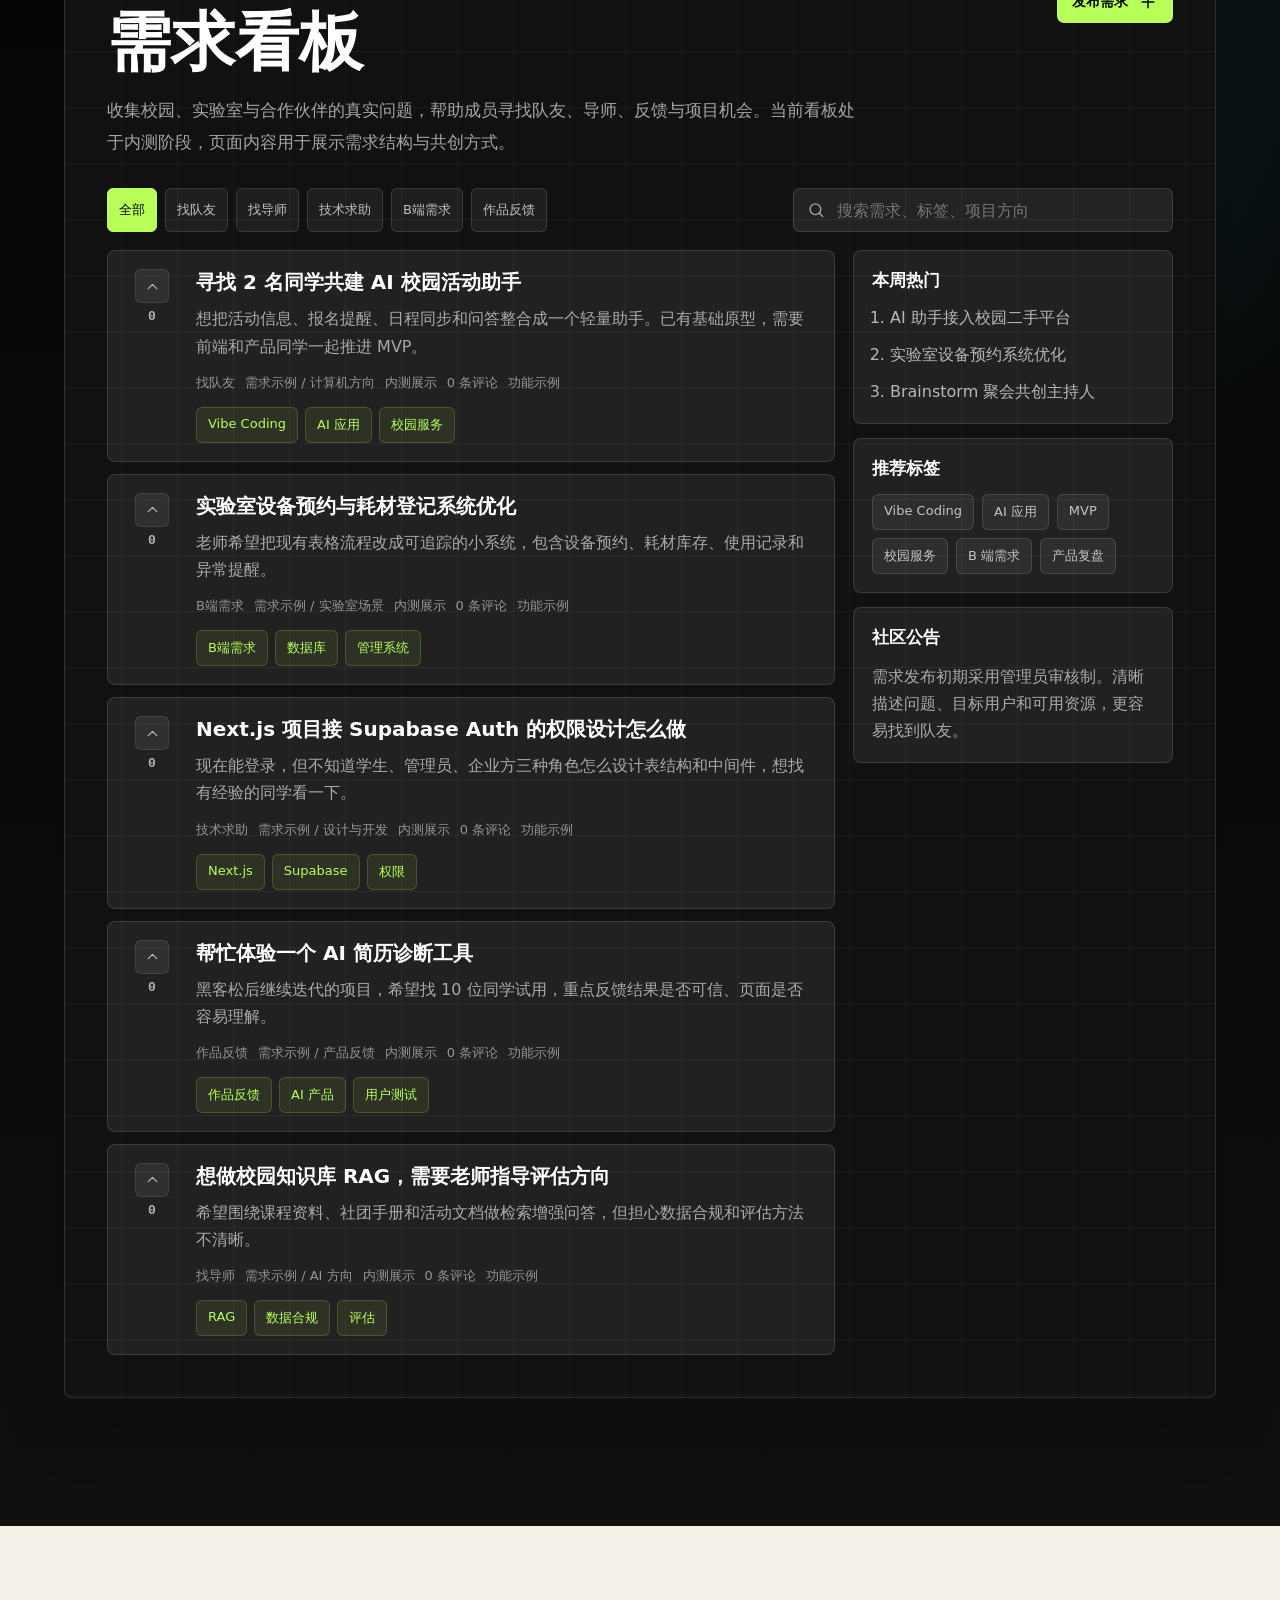
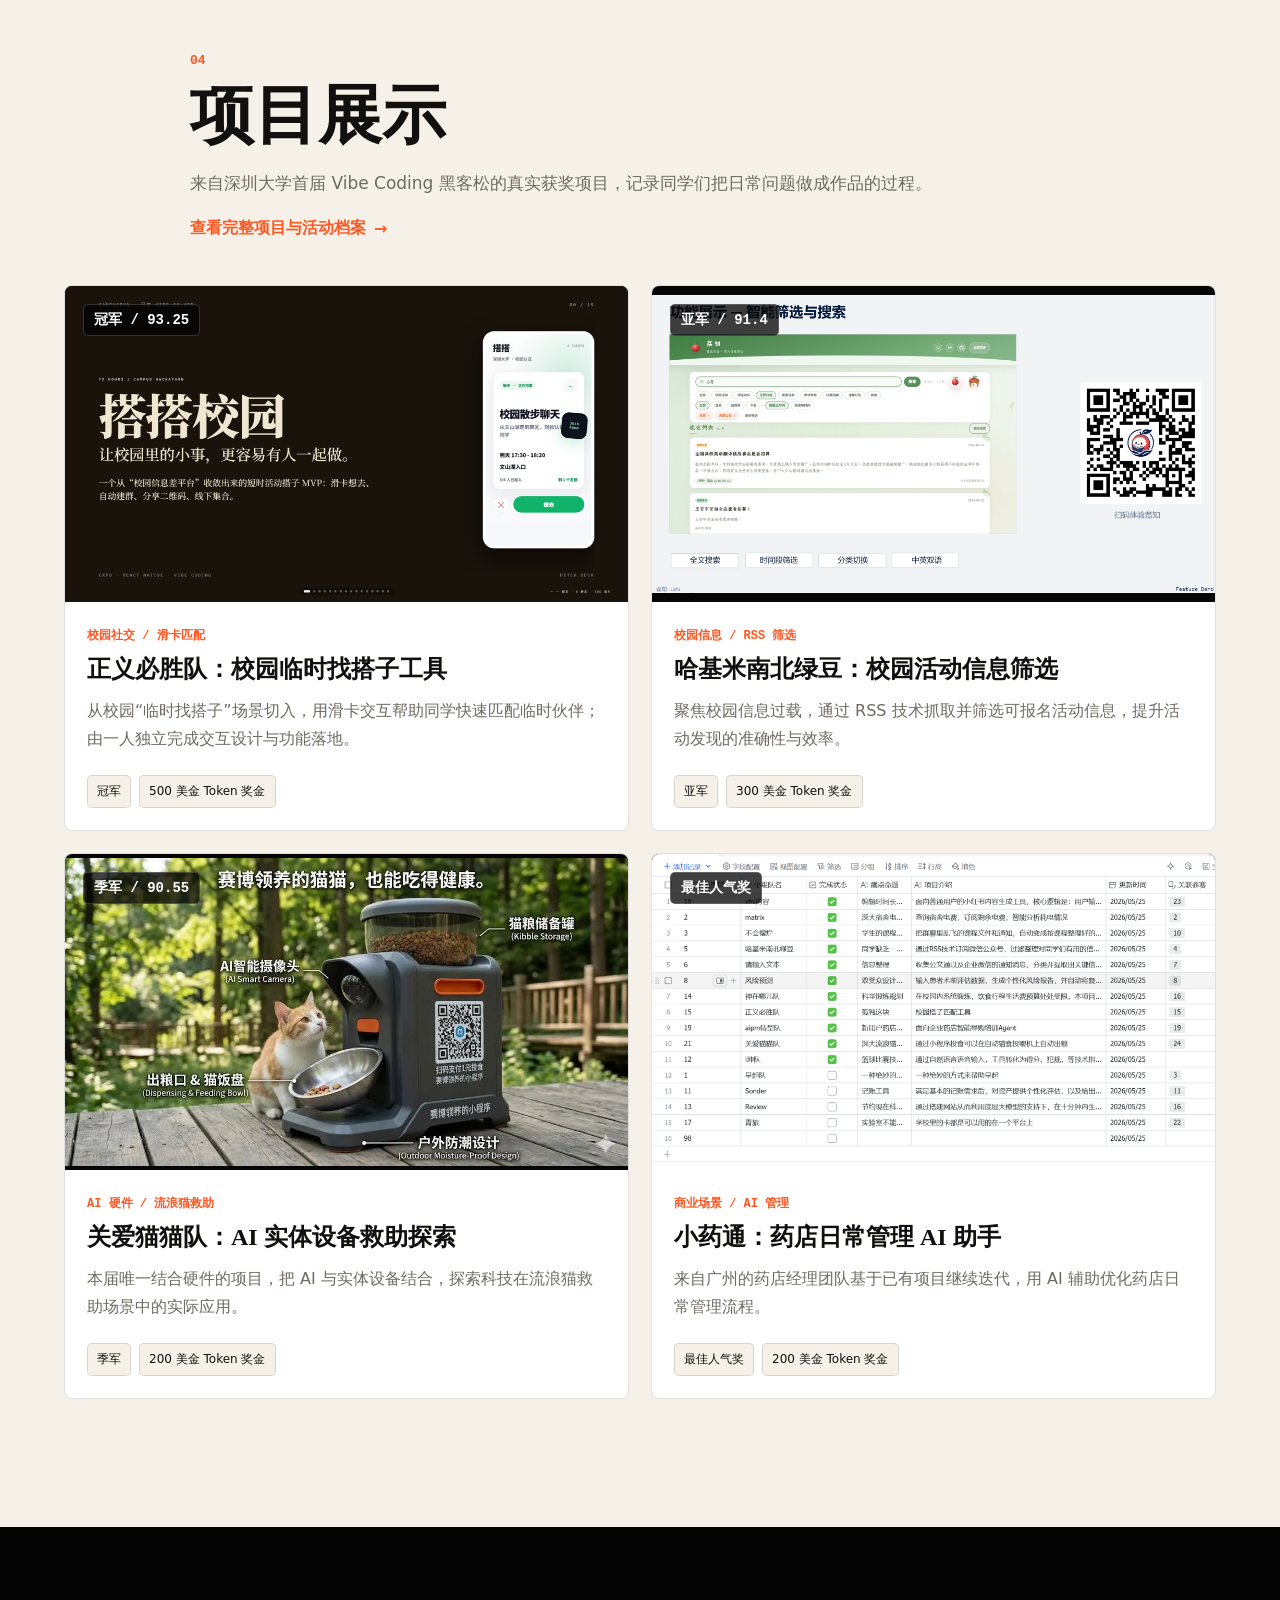
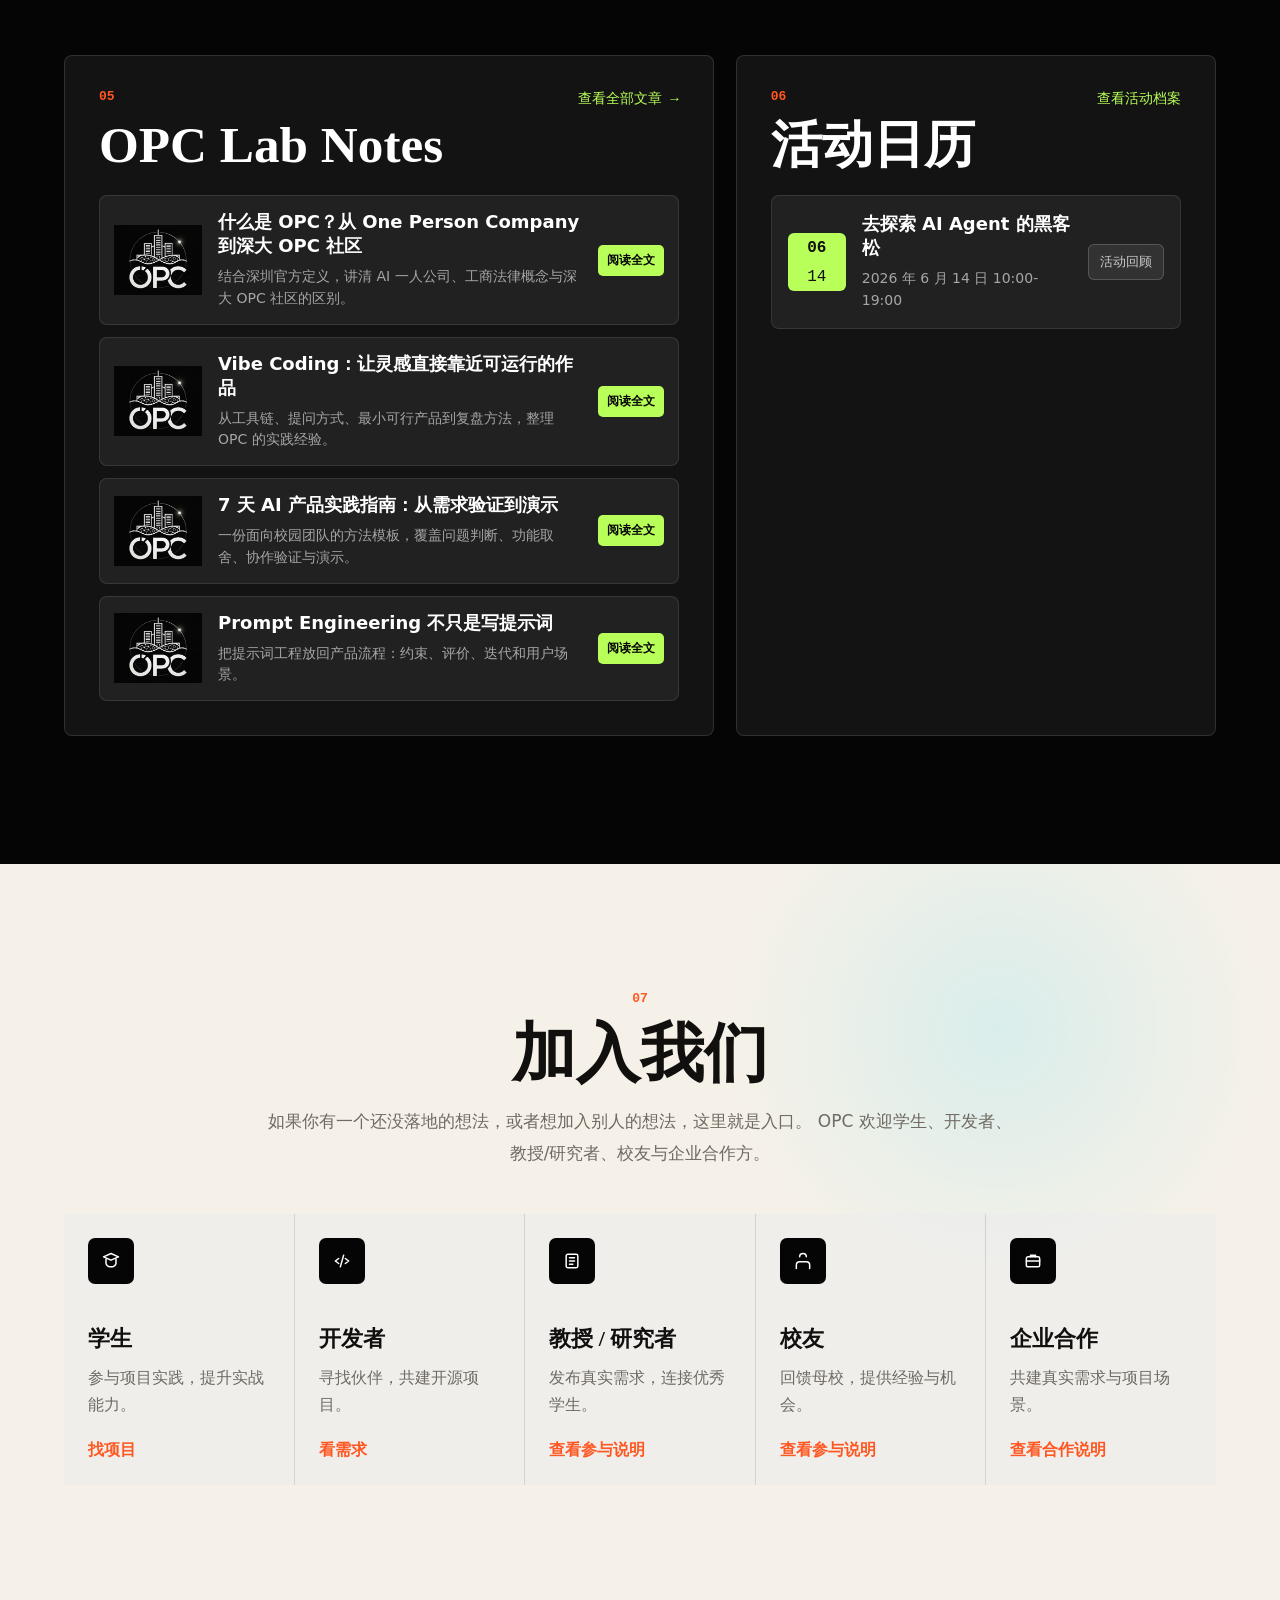
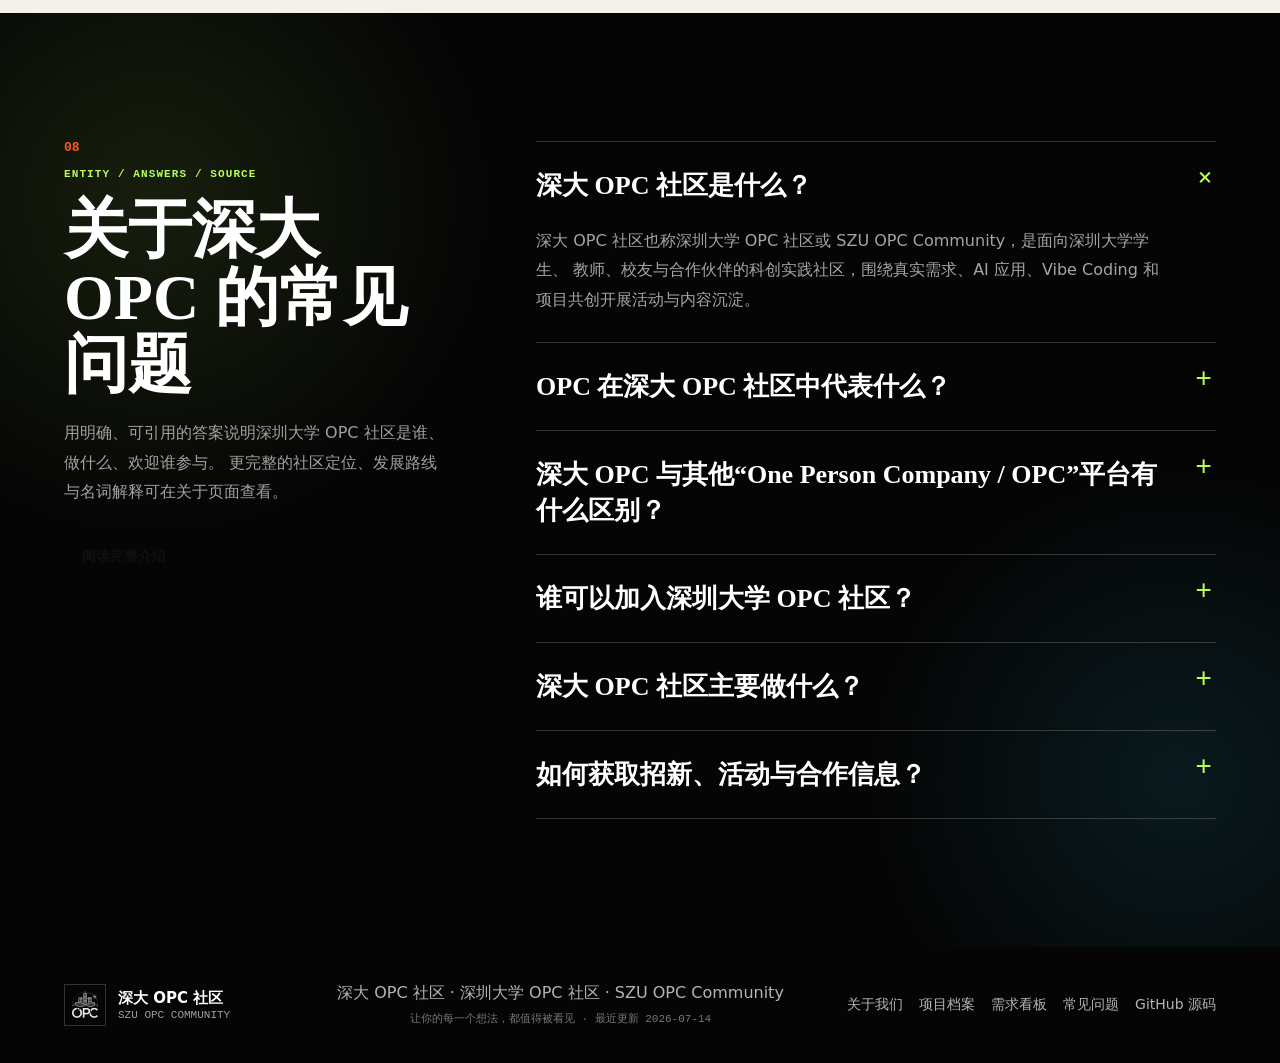
==== commit be935fa4: "feat: expand OPC content authority" ====
--- a/index.html
+++ b/index.html
@@ -150,8 +150,8 @@
         <a href="./about">关于</a>
         <a href="#board">需求看板</a>
         <a href="./projects">项目</a>
-        <a href="#posts">文章</a>
-        <a href="#events">活动</a>
+        <a href="./articles/">文章</a>
+        <a href="./events/szu-vibe-coding-hackathon-2026">活动</a>
         <a href="#join">加入我们</a>
       </nav>
 
@@ -176,8 +176,8 @@
       <a href="./about">关于 OPC</a>
       <a href="#board">需求看板</a>
       <a href="./projects">项目展示</a>
-      <a href="#posts">社区文章</a>
-      <a href="#events">活动</a>
+      <a href="./articles/">社区文章</a>
+      <a href="./events/szu-vibe-coding-hackathon-2026">活动档案</a>
       <a href="#join">加入我们</a>
     </aside>
 
@@ -517,7 +517,7 @@
               <span class="section-number">05</span>
               <h2>OPC Lab Notes</h2>
             </div>
-            <span class="panel-label">社区实践文章</span>
+            <a class="panel-label" href="./articles/">查看全部文章 →</a>
           </div>
           <div class="post-list">
             <article>
@@ -544,8 +544,8 @@
               <a class="post-card" href="./articles/ai-product-7-days">
                 <img src="./LOGO.jpg" alt="深大 OPC 社区文章封面" width="640" height="640" loading="lazy" decoding="async" />
                 <div>
-                  <h3>从 0 到 1：我们如何在 7 天内做出一个 AI 产品</h3>
-                  <p>一次校园黑客松项目的完整复盘，包括需求判断、分工和演示策略。</p>
+                  <h3>7 天 AI 产品实践指南：从需求验证到演示</h3>
+                  <p>一份面向校园团队的方法模板，覆盖问题判断、功能取舍、协作验证与演示。</p>
                 </div>
                 <span class="post-detail-link">阅读全文</span>
               </a>
@@ -569,7 +569,7 @@
               <span class="section-number">06</span>
               <h2>活动日历</h2>
             </div>
-            <a href="./projects#events">查看活动档案</a>
+            <a href="./events/szu-vibe-coding-hackathon-2026">查看活动档案</a>
           </div>
           <div class="event-list">
             <article>
@@ -578,7 +578,7 @@
                 <h3>去探索 AI Agent 的黑客松</h3>
                 <p>2026 年 6 月 14 日 10:00-19:00</p>
               </div>
-              <a class="status archived" href="./projects#events">活动回顾</a>
+              <a class="status archived" href="./events/szu-vibe-coding-hackathon-2026">活动回顾</a>
             </article>
           </div>
         </div>
@@ -786,7 +786,7 @@
         <div class="quick-links">
           <a href="#board">需求看板</a>
           <a href="./projects">项目展示</a>
-          <a href="#posts">OPC Lab Notes</a>
+          <a href="./articles/">OPC Lab Notes</a>
           <button class="primary-cta compact" type="submit">搜索看板</button>
         </div>
       </form>
--- a/styles.css
+++ b/styles.css
@@ -611,6 +611,25 @@
   line-height: 1.8;
 }
 
+.route-grid {
+  grid-template-columns: repeat(4, minmax(0, 1fr));
+}
+
+.route-grid article {
+  display: flex;
+  flex-direction: column;
+}
+
+.route-grid a {
+  margin-top: auto;
+  padding-top: 28px;
+  color: #b63a13;
+  font: 750 12px/1.4 var(--mono);
+  text-decoration: underline;
+  text-decoration-thickness: 1px;
+  text-underline-offset: 4px;
+}
+
 .flow-section {
   color: var(--white);
   background: var(--black);
@@ -951,6 +970,7 @@
   overflow: hidden;
   aspect-ratio: 16 / 9;
   min-height: 0;
+  margin: 0;
 }
 
 .project-visual span {
@@ -996,6 +1016,11 @@
   background: rgba(255, 255, 255, 0.06);
   border: 1px solid rgba(255, 255, 255, 0.12);
   border-radius: 8px;
+}
+
+.article-index-panel {
+  background: var(--black);
+  box-shadow: 0 30px 90px rgba(5, 5, 5, 0.14);
 }
 
 .panel-heading {
@@ -1414,7 +1439,7 @@
   letter-spacing: 0.12em;
 }
 
-.subpage-hero-copy > p:not(.hero-eyebrow) {
+.subpage-hero-copy > p:not(.hero-eyebrow):not(.article-category):not(.article-meta) {
   max-width: 790px;
   margin: 28px 0 0;
   color: rgba(255, 255, 255, 0.7);
@@ -2228,6 +2253,10 @@
   .audience-grid {
     grid-template-columns: repeat(3, minmax(0, 1fr));
   }
+
+  .route-grid {
+    grid-template-columns: repeat(2, minmax(0, 1fr));
+  }
 }
 
 @media (max-width: 780px) {
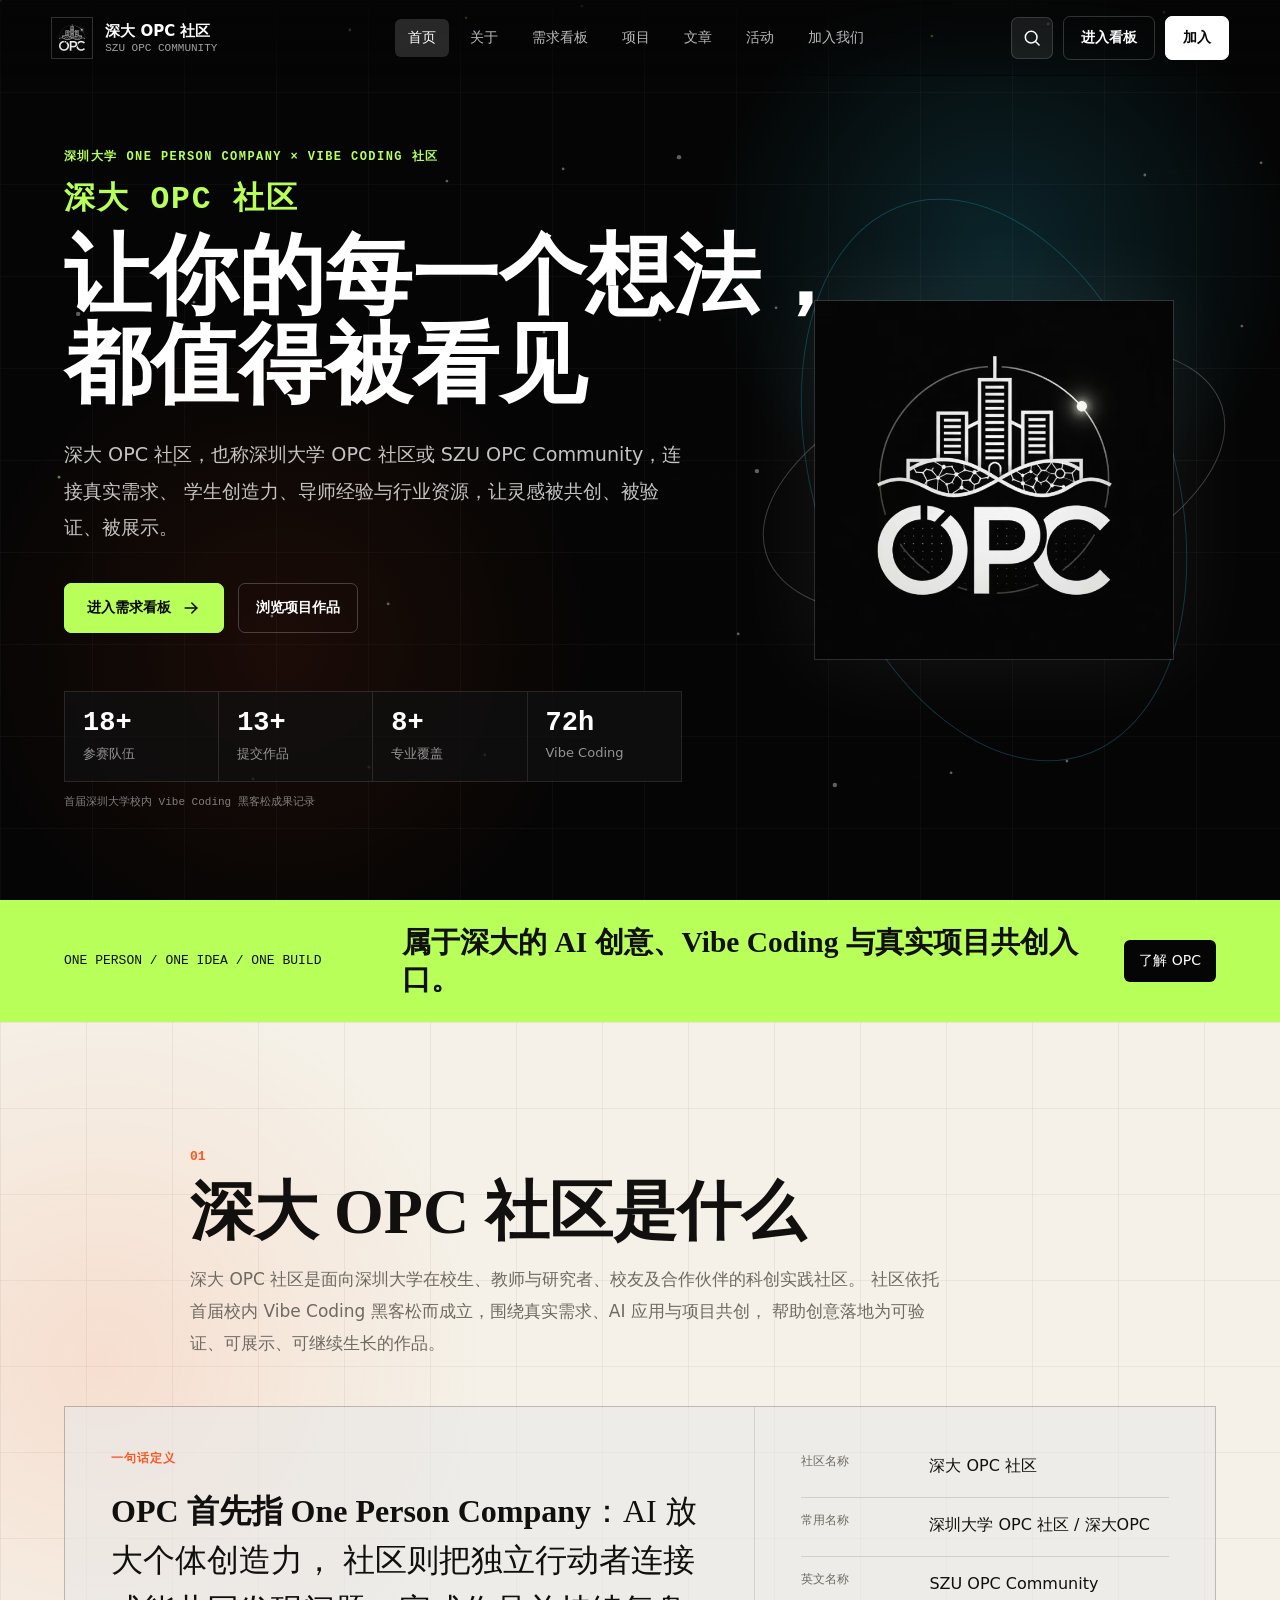
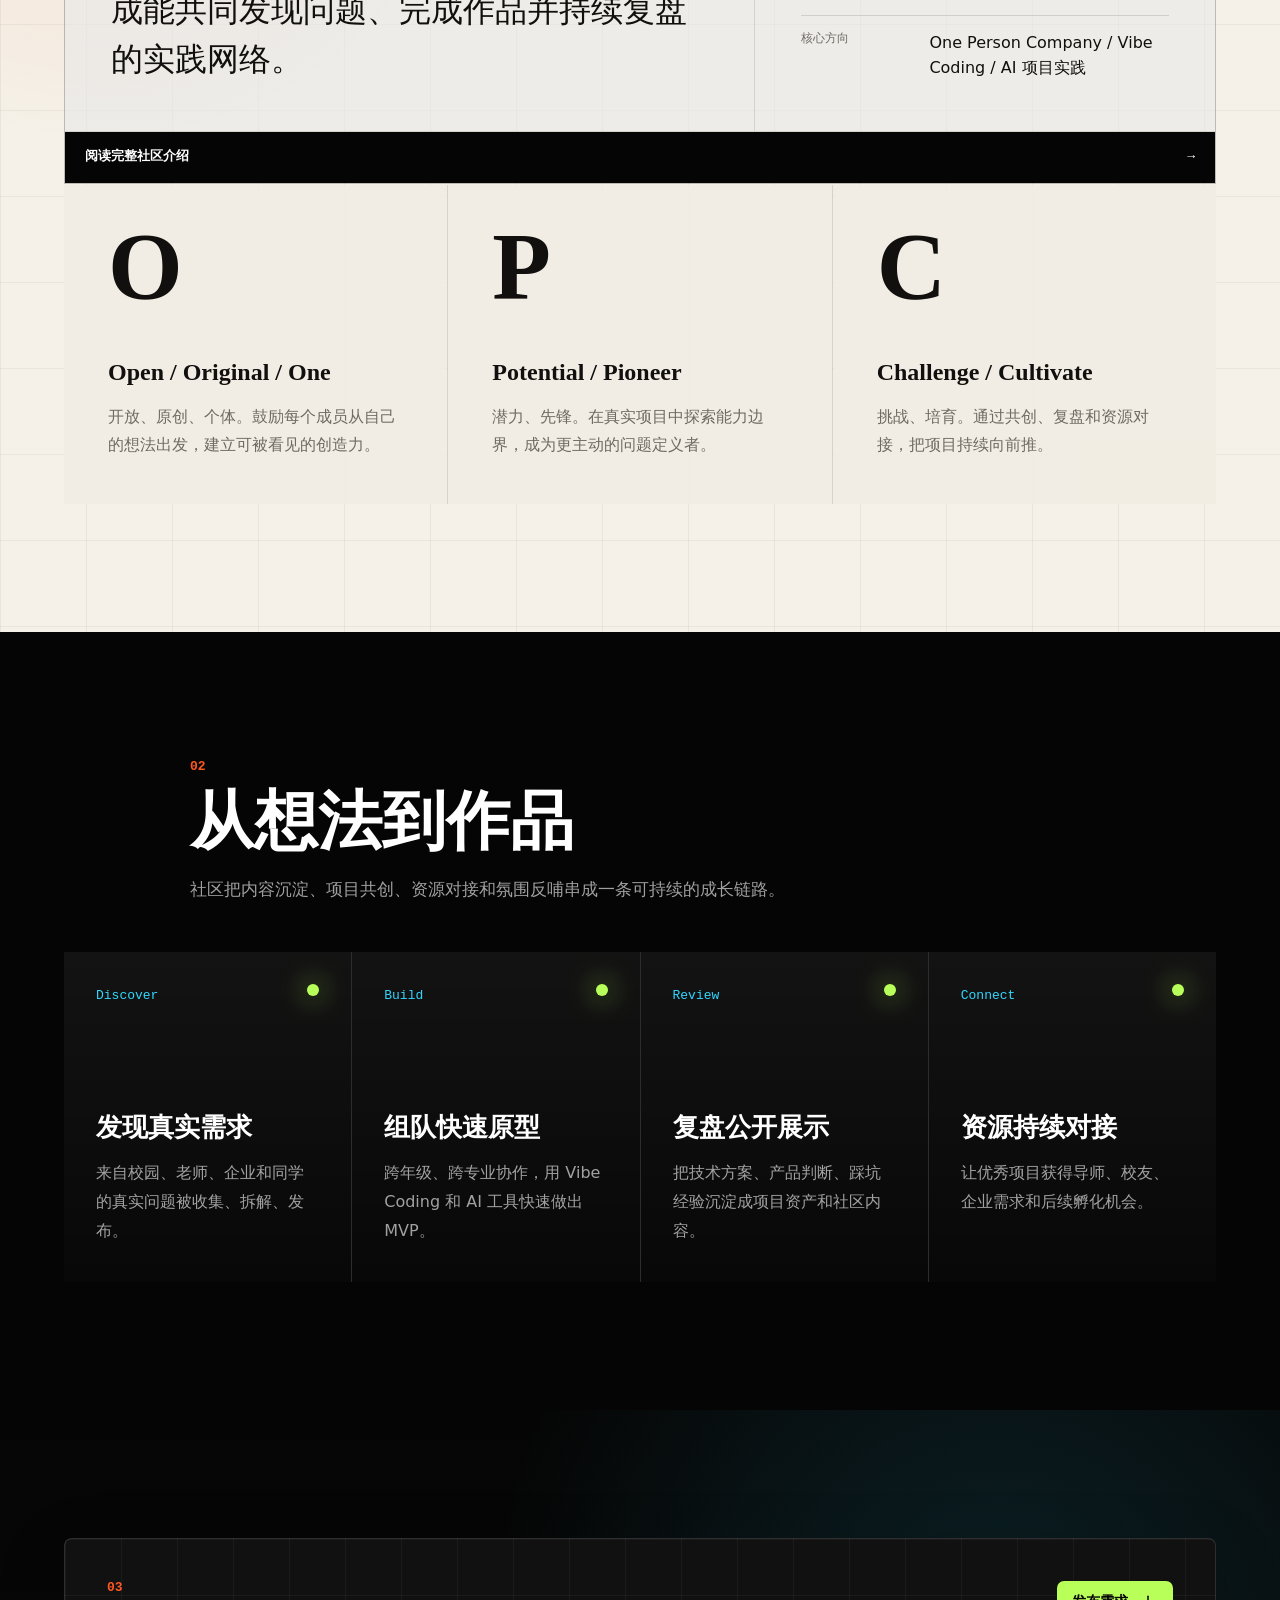
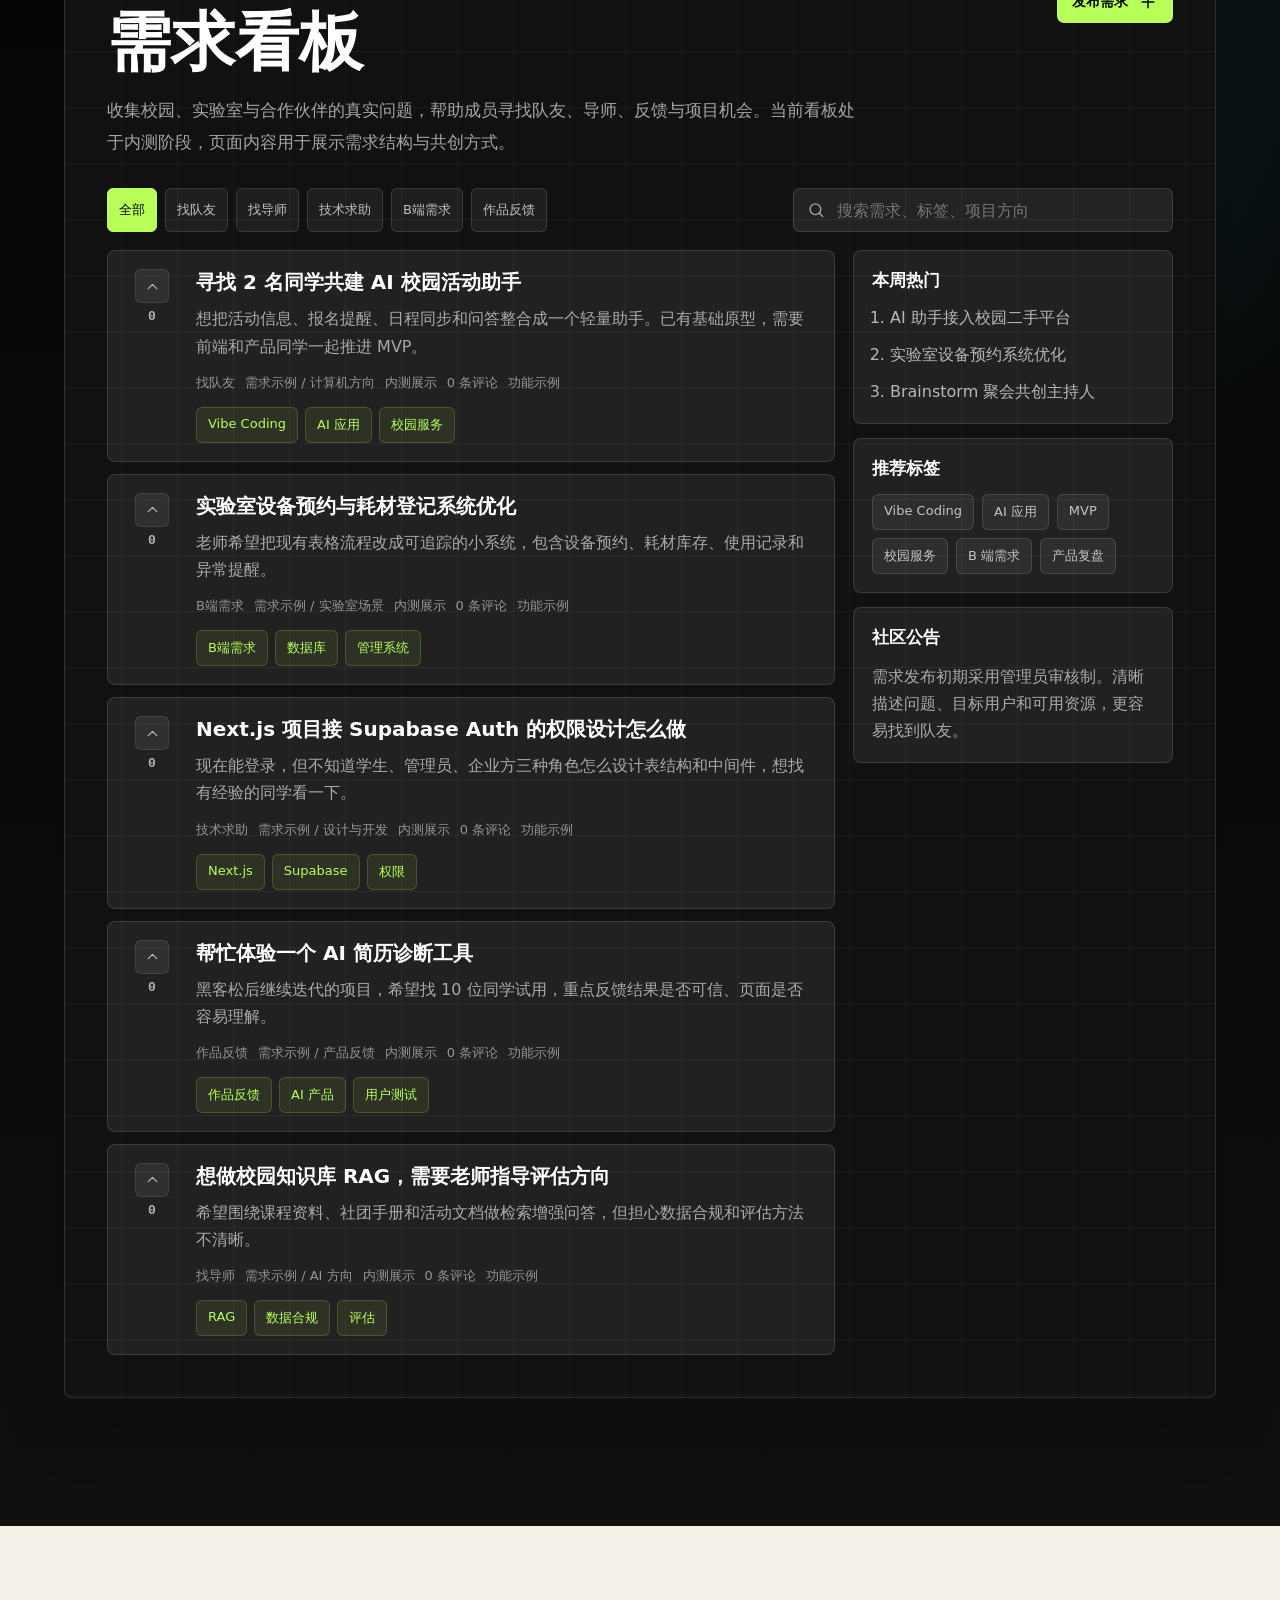
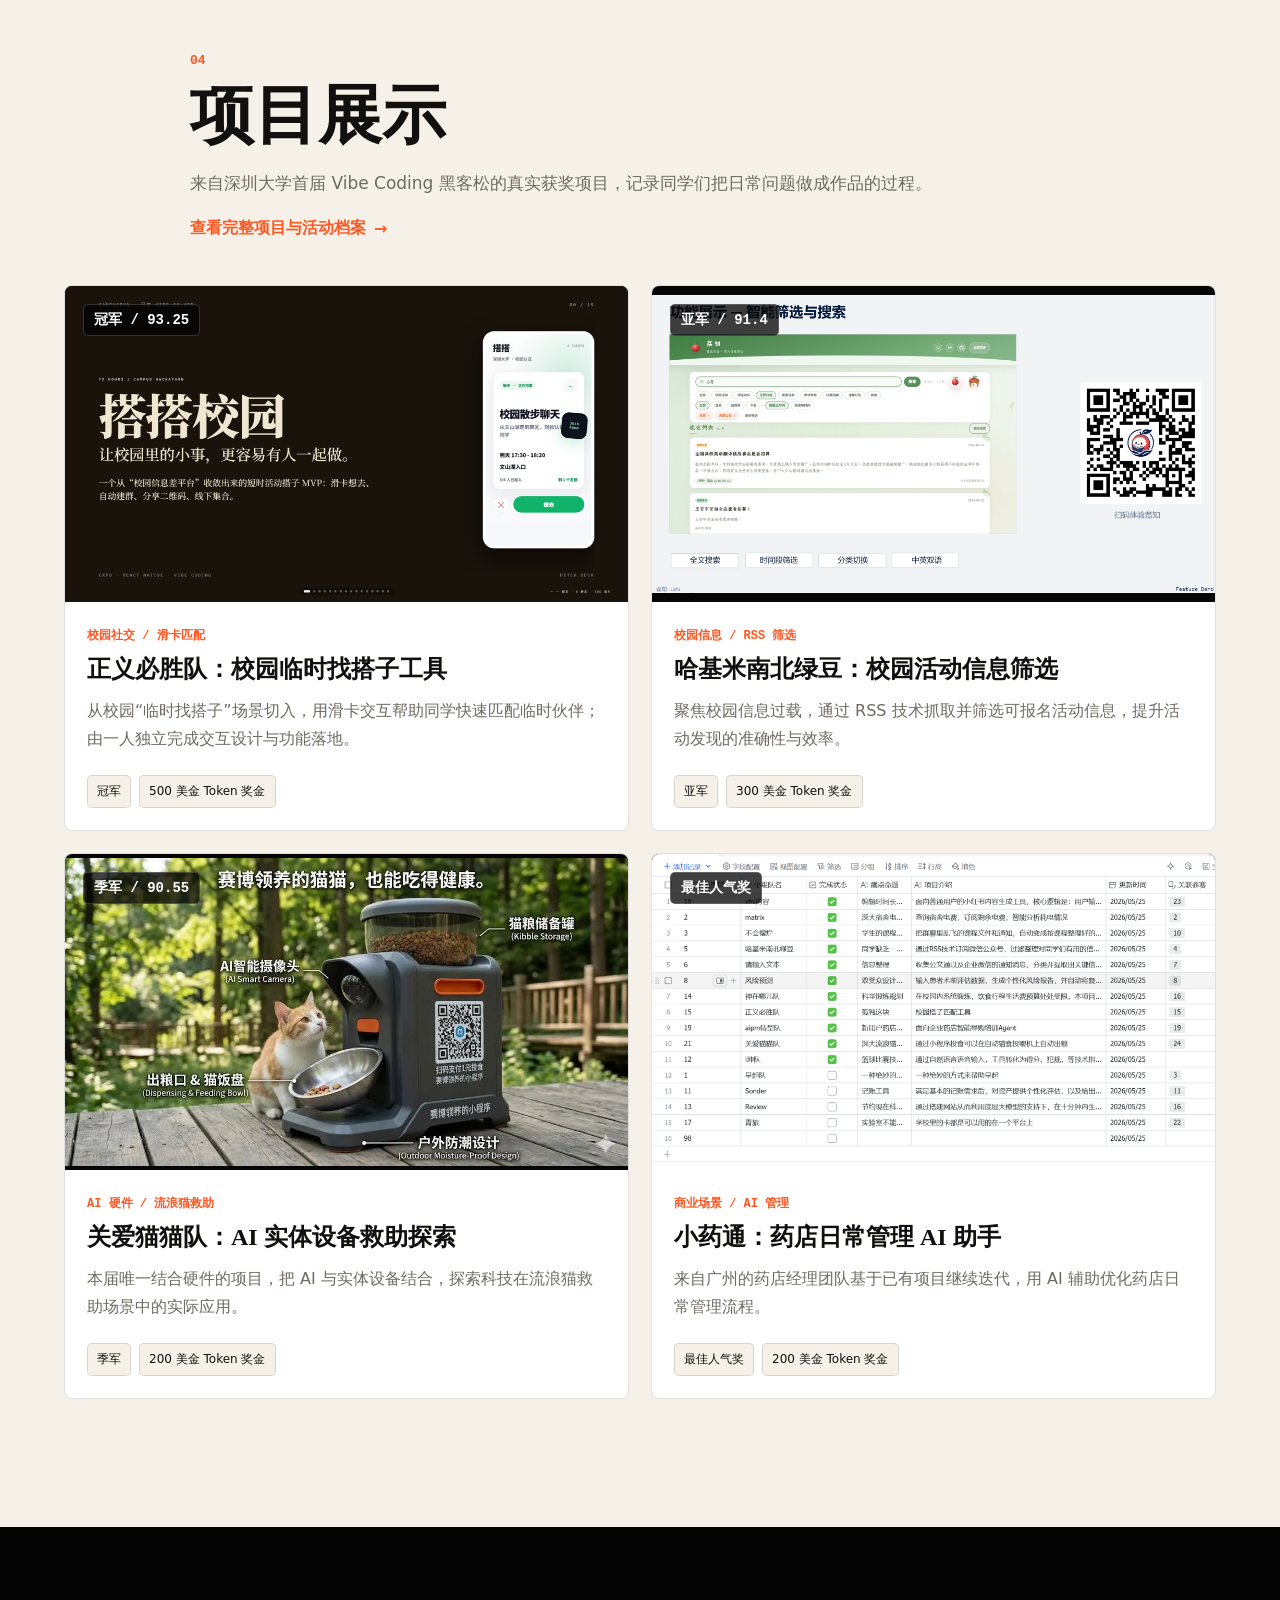
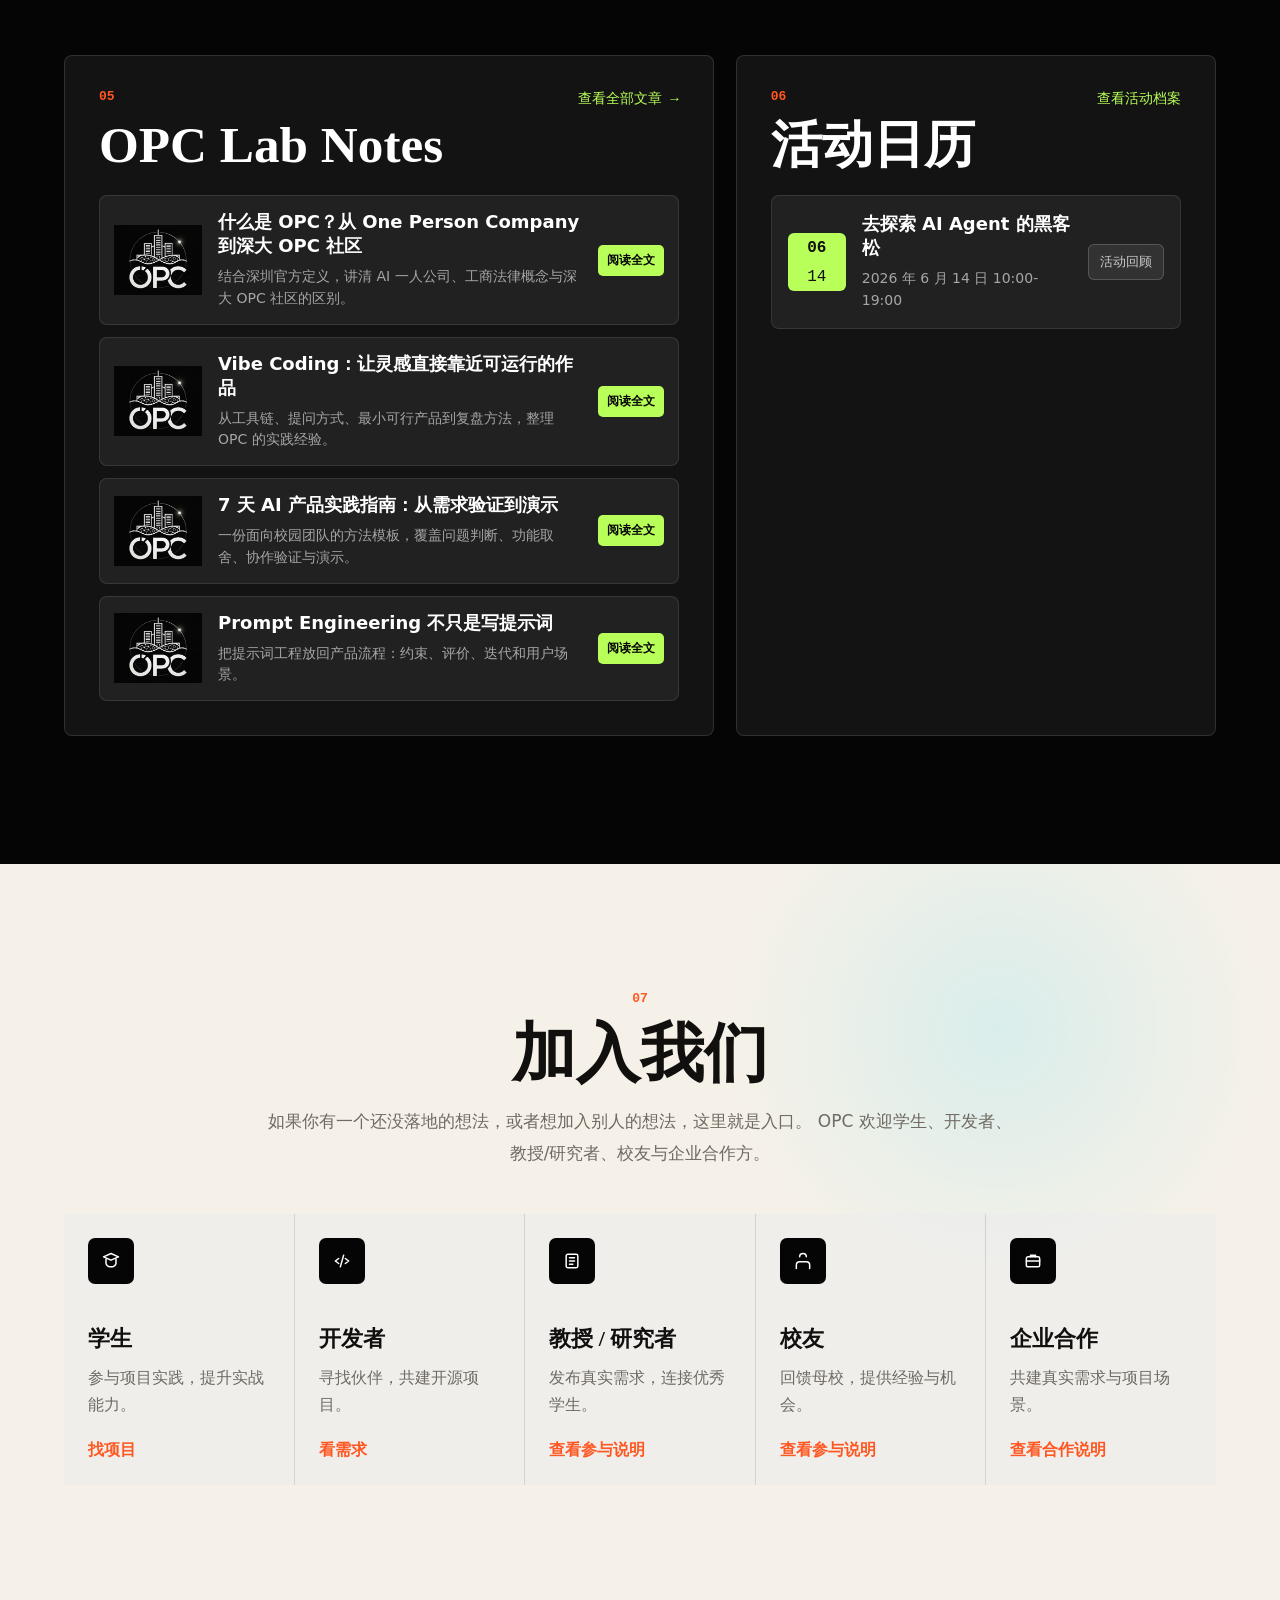
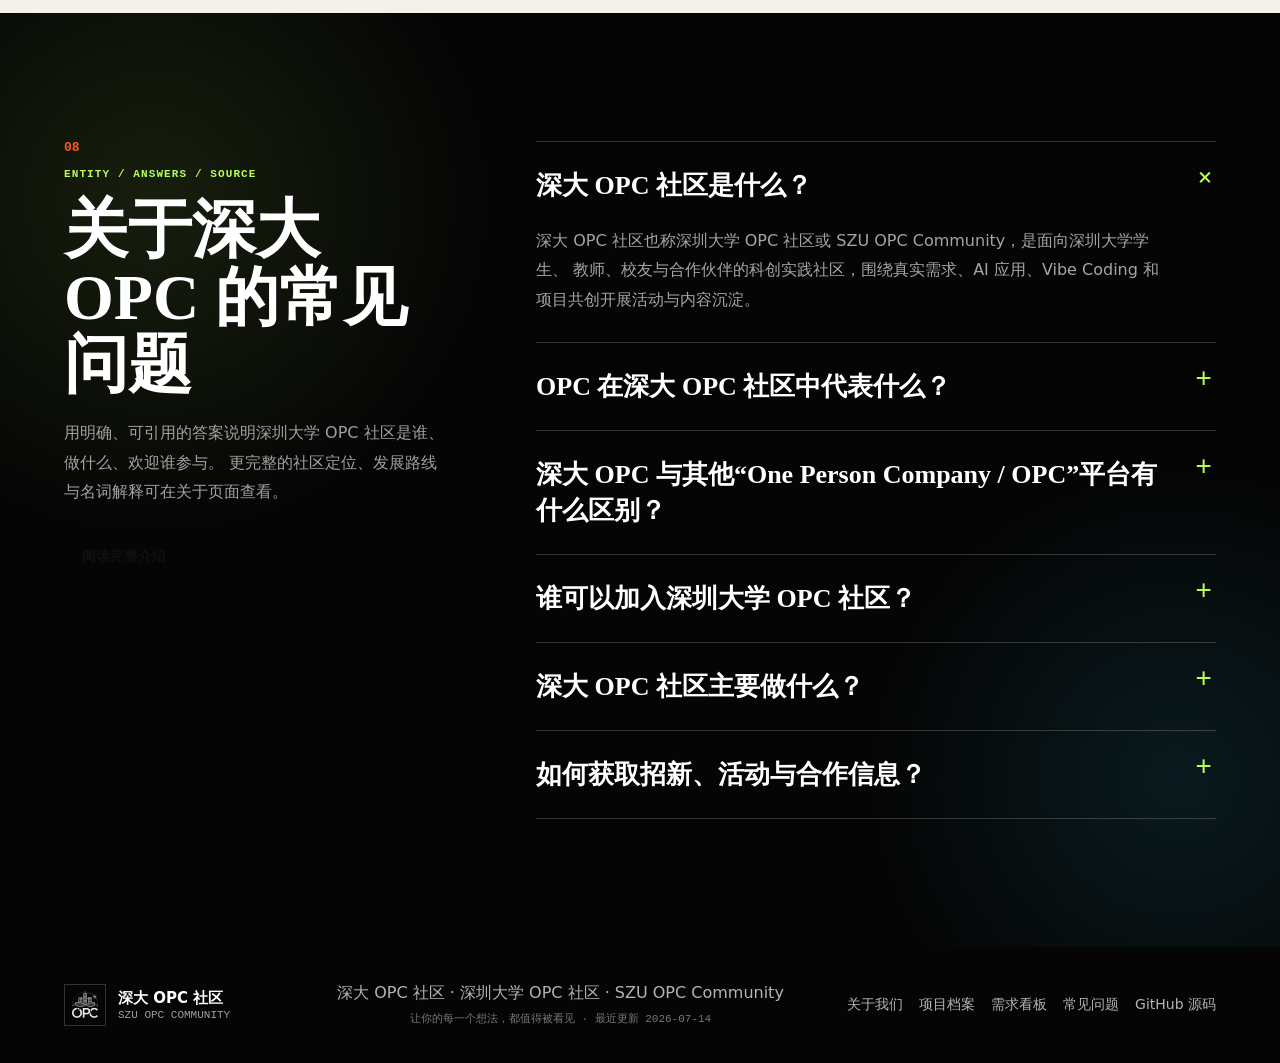
==== commit d07bb126: "feat: enable Cloudflare Web Analytics" ====
--- a/index.html
+++ b/index.html
@@ -793,5 +793,12 @@
     </dialog>
 
     <script src="./script.js"></script>
+    <!-- Cloudflare Web Analytics -->
+    <script
+      type="module"
+      src="https://static.cloudflareinsights.com/beacon.min.js"
+      data-cf-beacon='{"token":"05f66a3d12f74f93a8ef1a1a5f1fec0f"}'
+    ></script>
+    <!-- End Cloudflare Web Analytics -->
   </body>
 </html>
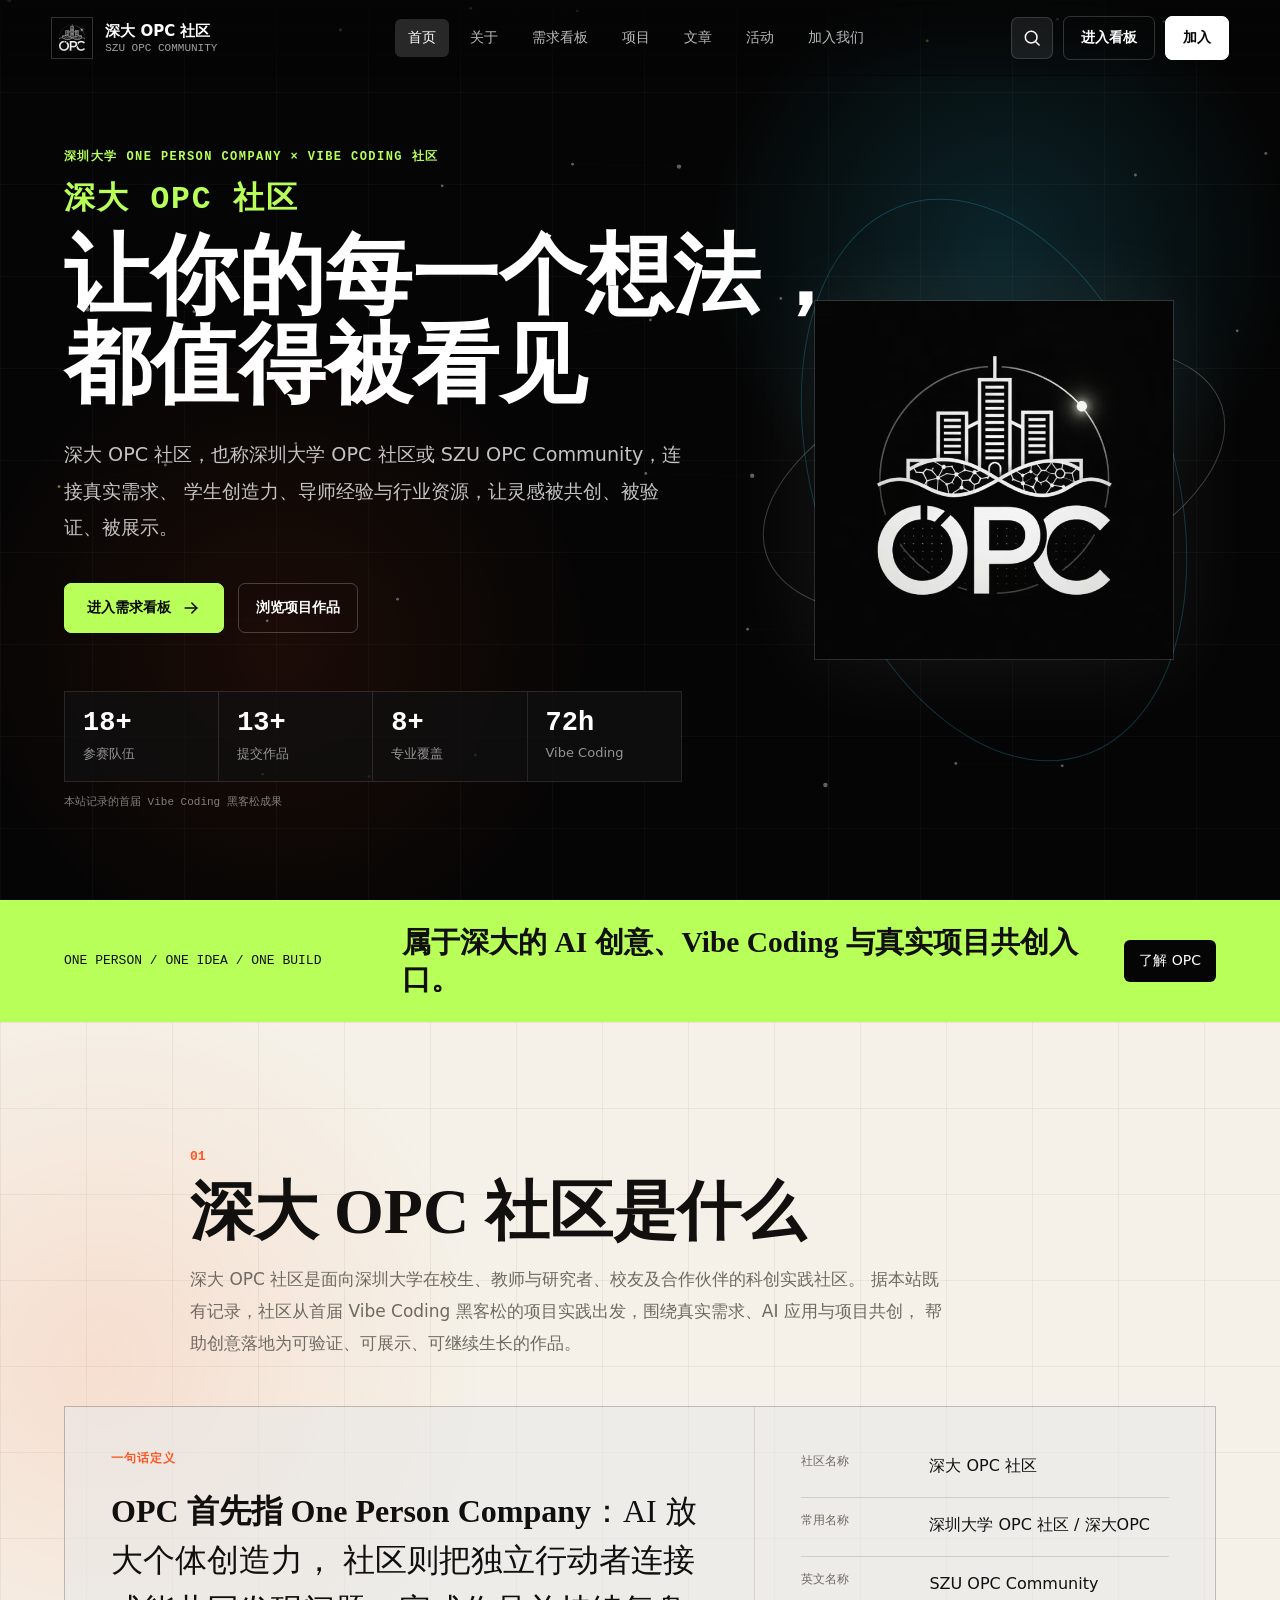
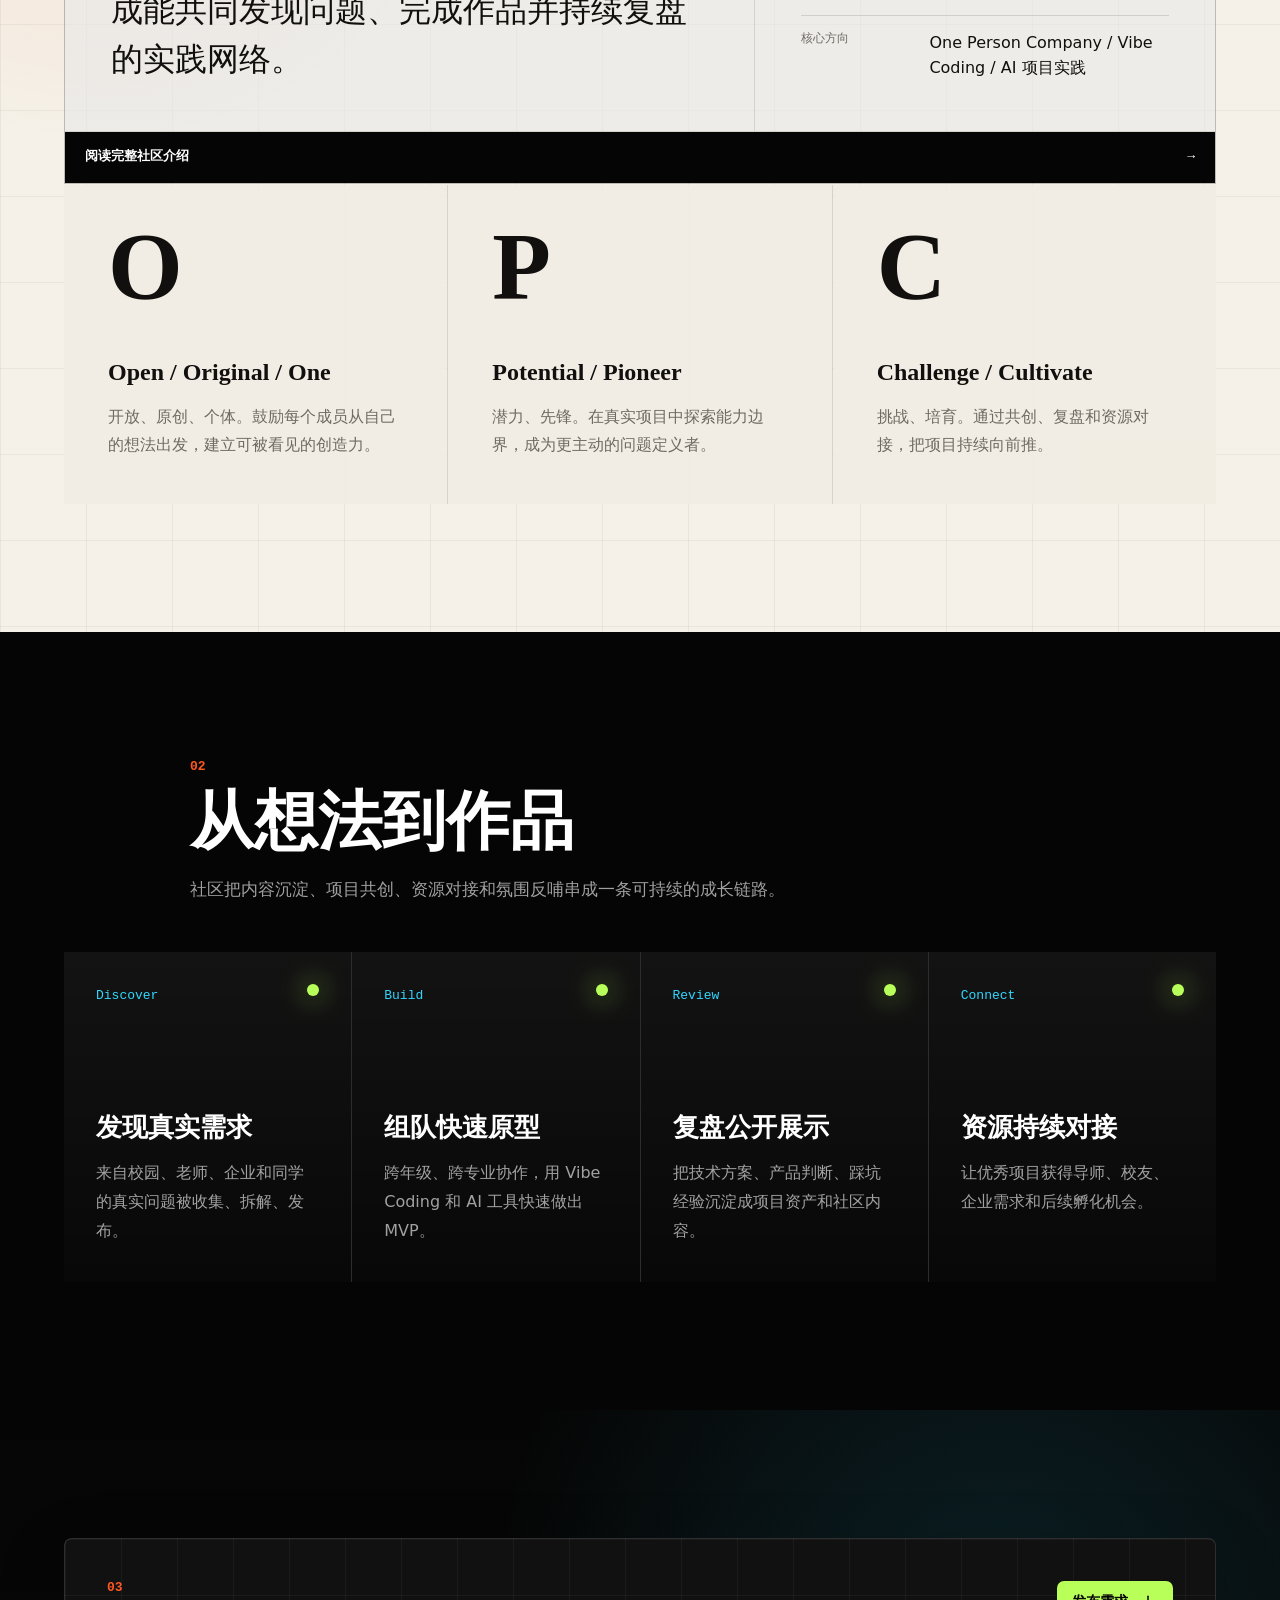
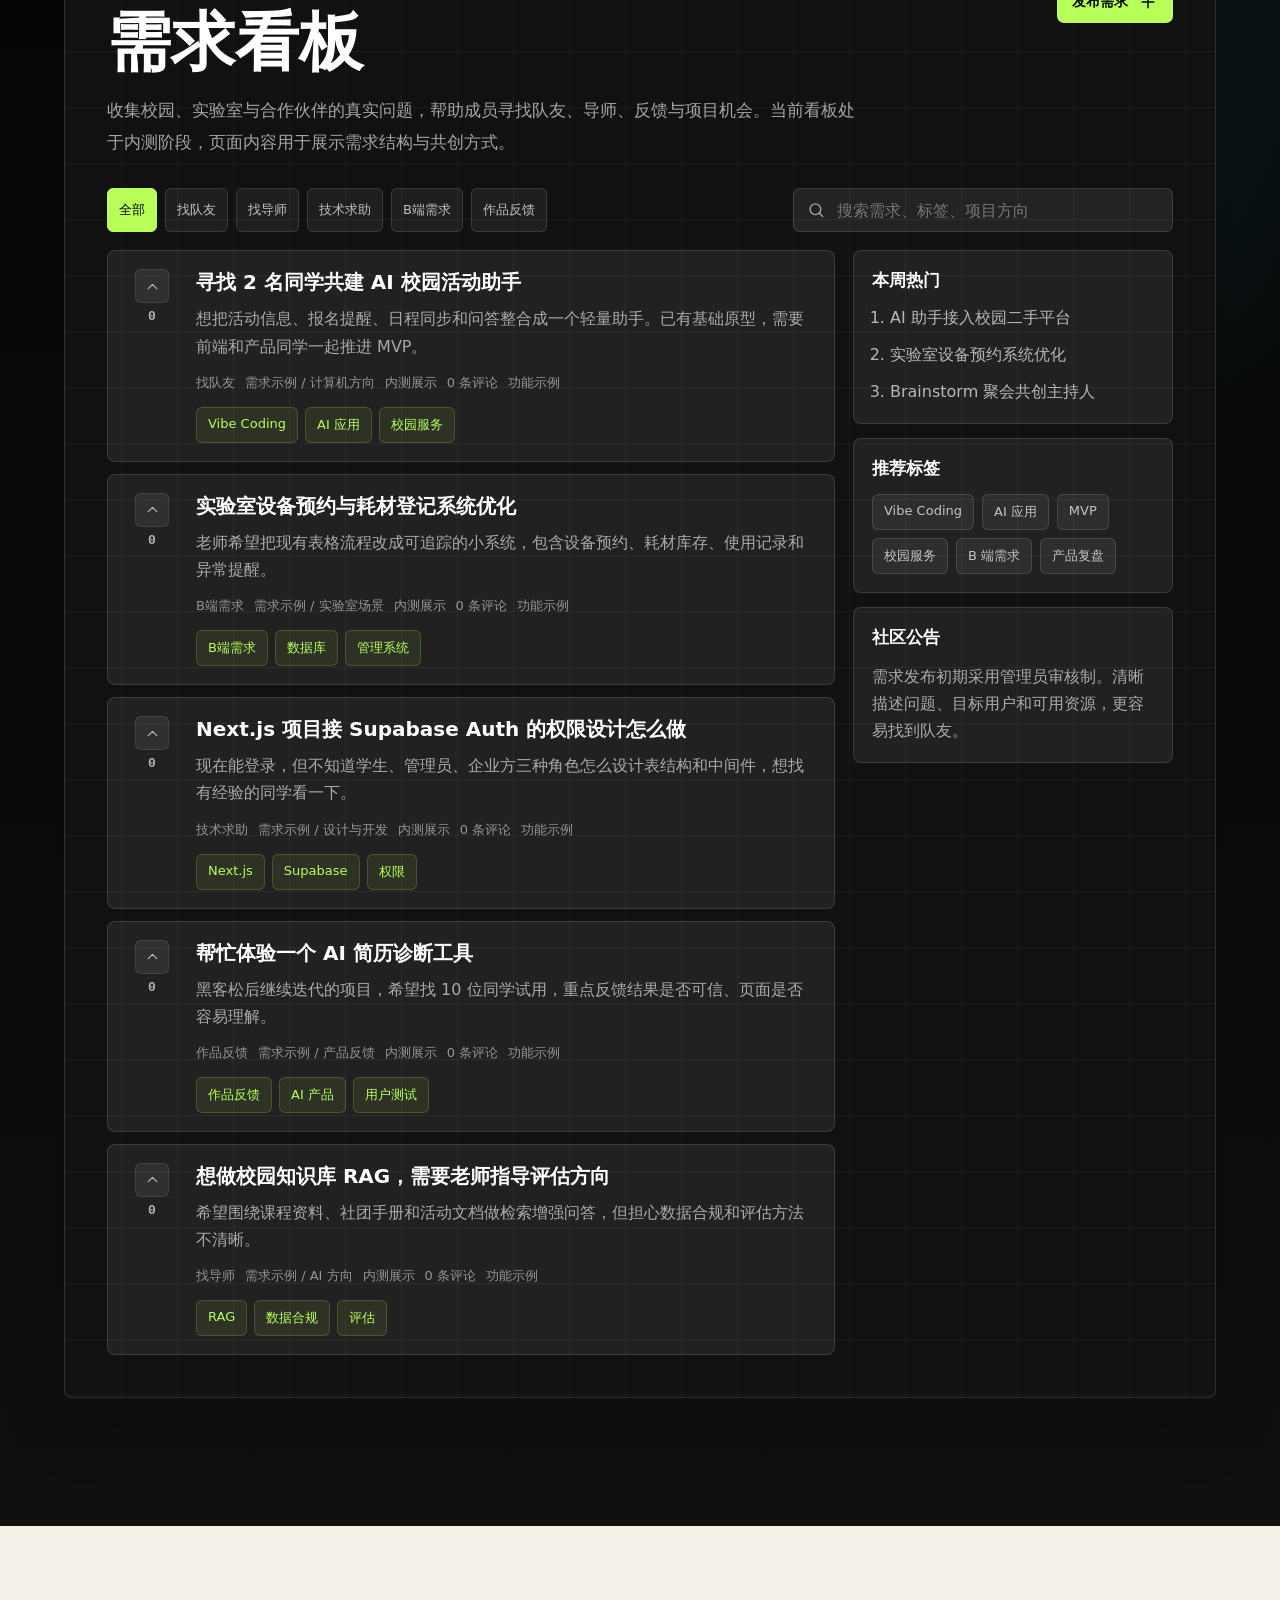
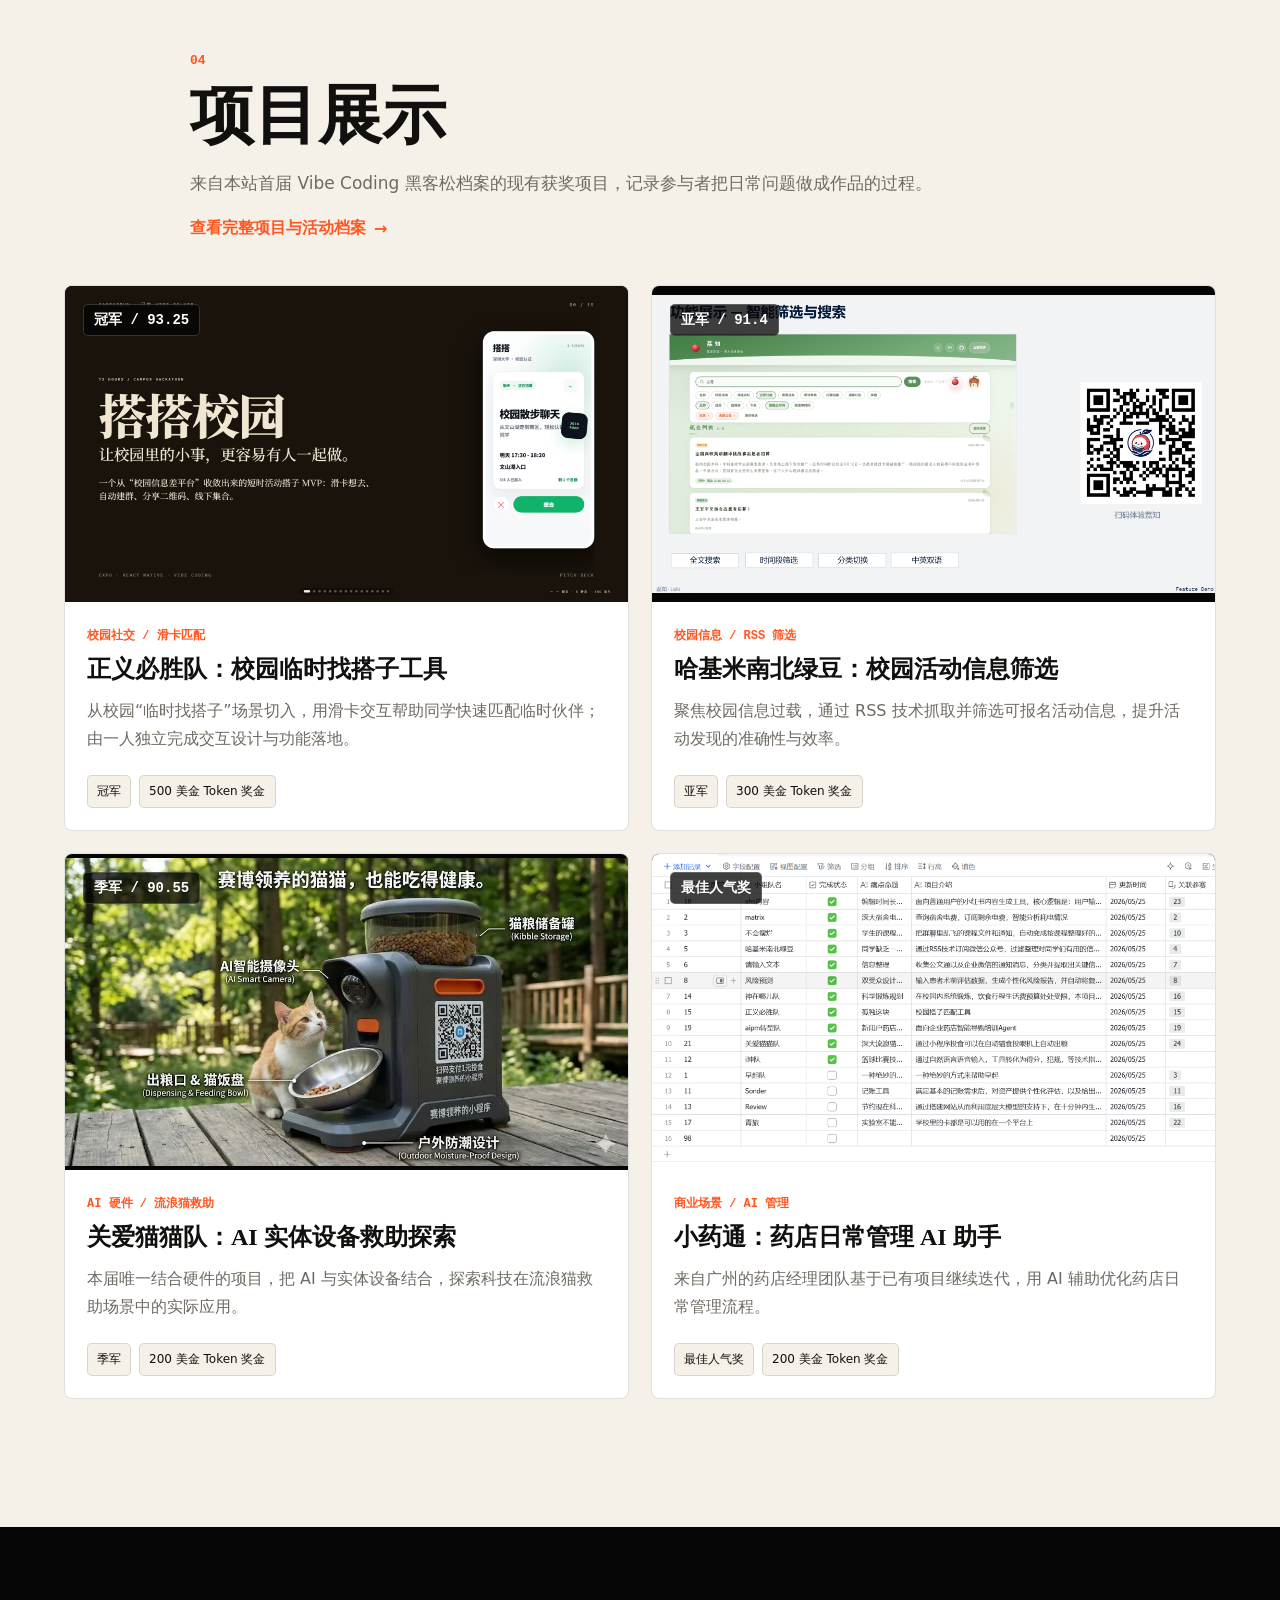
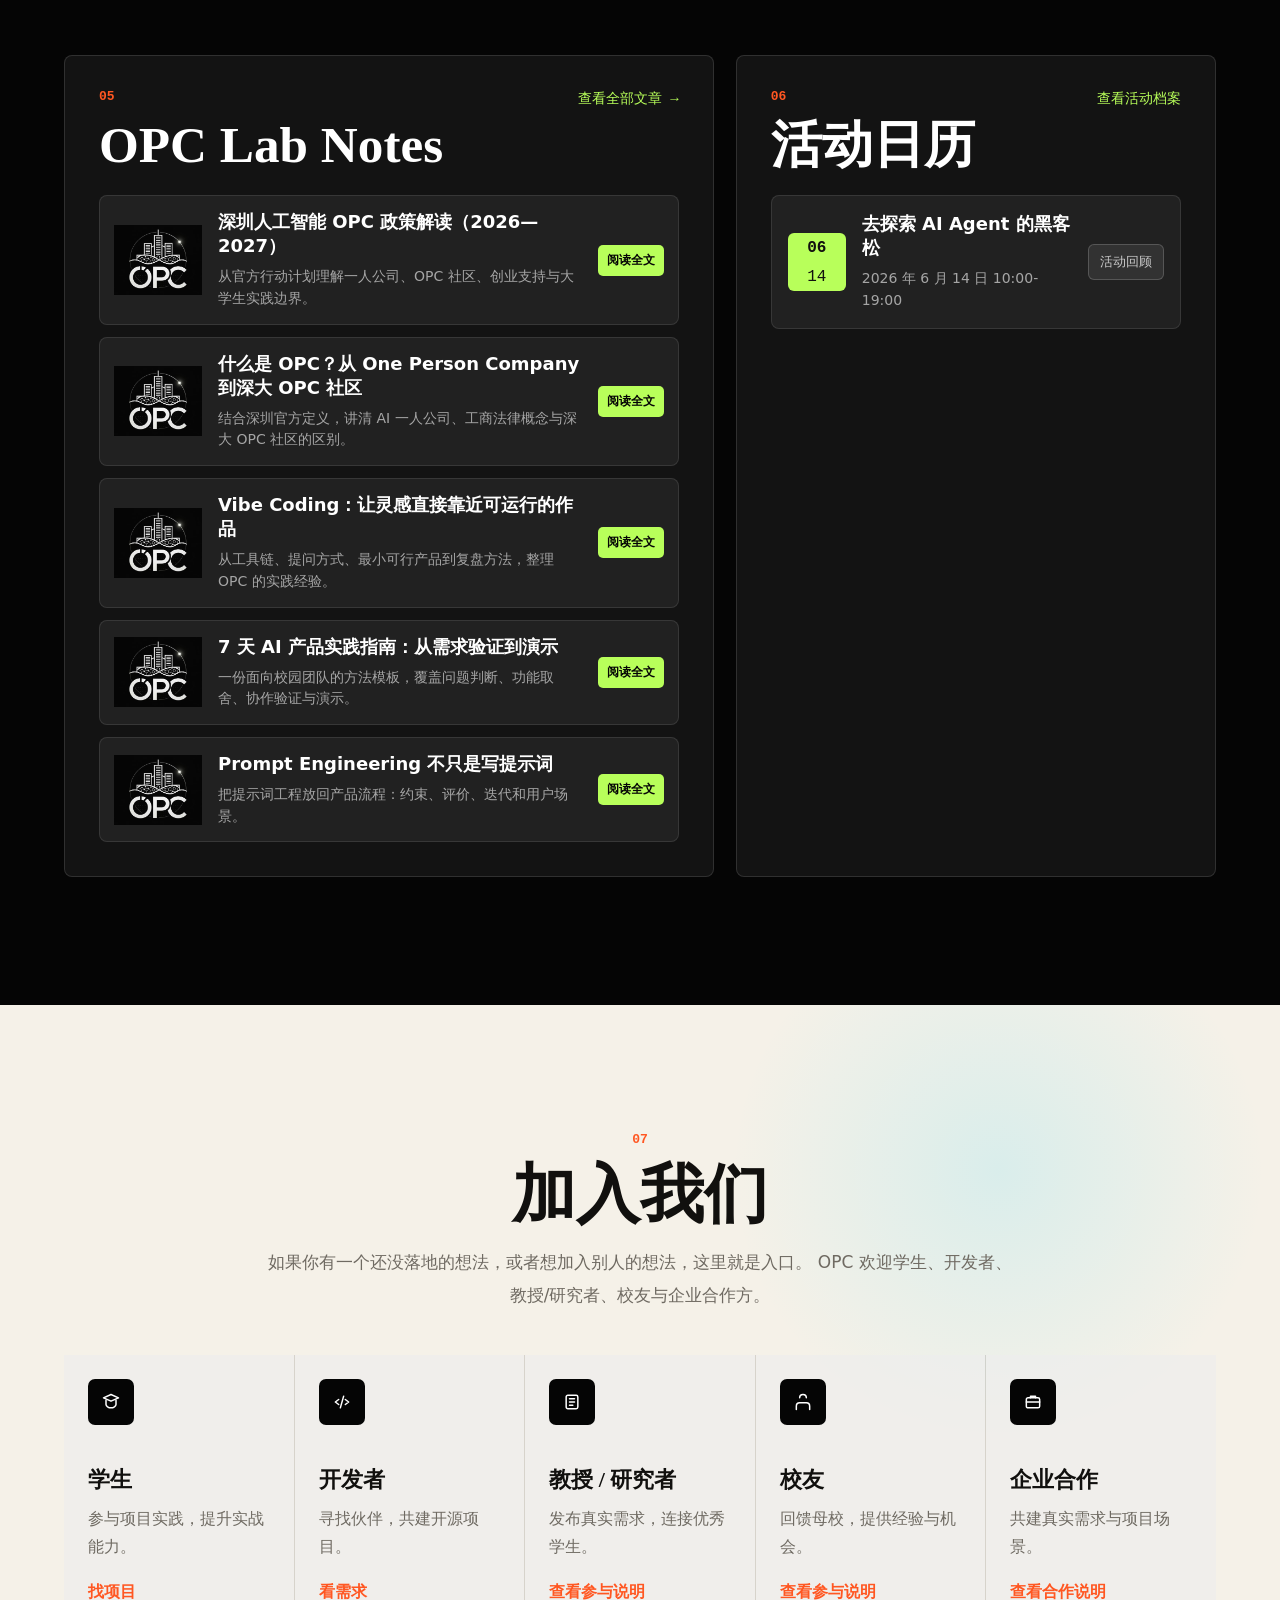
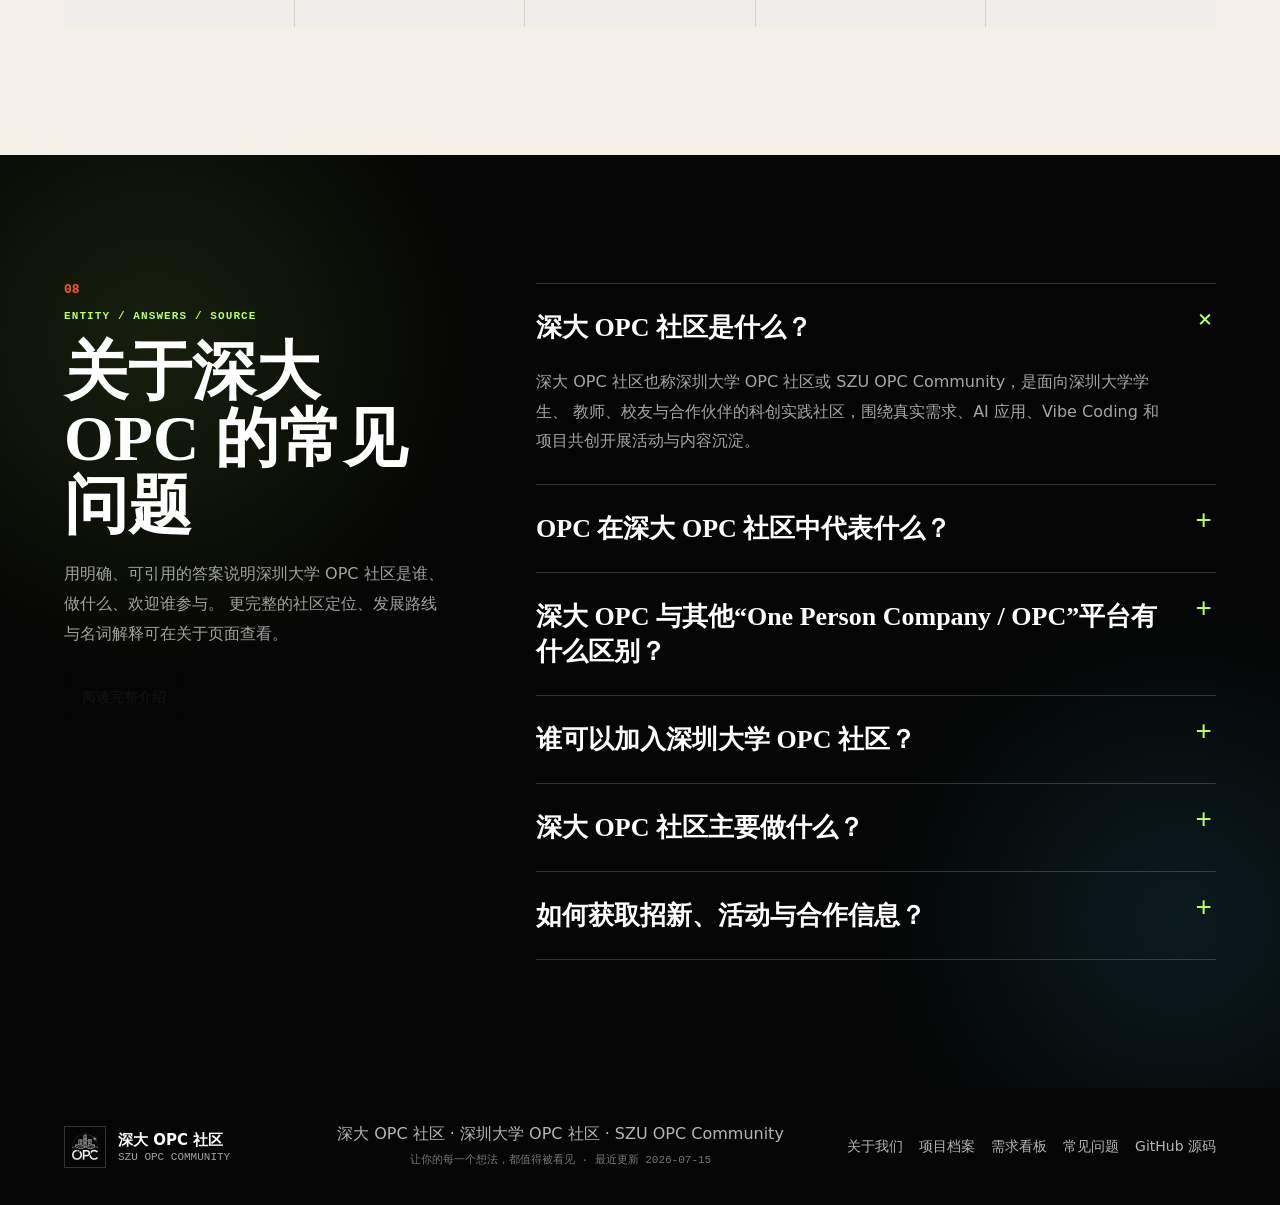
==== commit 1822d377: "feat: strengthen OPC authority and policy content" ====
--- a/index.html
+++ b/index.html
@@ -52,8 +52,10 @@
             "name": "深大 OPC 社区",
             "alternateName": [
               "深大OPC",
+              "深大OPC社区",
               "深圳大学 OPC 社区",
               "深圳大学OPC社区",
+              "深圳大学 OPC",
               "深圳大学OPC",
               "SZU OPC Community"
             ],
@@ -65,6 +67,7 @@
               "height": 640
             },
             "description": "面向深圳大学学生、教师、校友与合作伙伴的 One Person Company、Vibe Coding 与 AI 项目实践社区。",
+            "disambiguatingDescription": "深大 OPC 社区的信息入口；不是深圳大学门户网站，不依据名称主张校方授权、主办、指导或组织隶属。",
             "knowsAbout": [
               "One Person Company",
               "Vibe Coding",
@@ -92,7 +95,7 @@
             "isPartOf": { "@id": "https://szu-opc.pages.dev/#website" },
             "about": { "@id": "https://szu-opc.pages.dev/#organization" },
             "description": "深大 OPC 社区官网，介绍社区定位、项目、活动、文章与加入方式。",
-            "dateModified": "2026-07-14",
+            "dateModified": "2026-07-15",
             "inLanguage": "zh-CN",
             "mainEntity": [
               {
@@ -126,6 +129,22 @@
                   "@type": "Answer",
                   "text": "社区持续沉淀项目与数据，组织项目共创、技术评选、人物访谈、技术沙龙、创意工作坊和复盘分享，并连接导师、校友与行业资源。"
                 }
+              },
+              {
+                "@type": "Question",
+                "name": "深大 OPC 与其他 One Person Company / OPC 平台有什么区别？",
+                "acceptedAnswer": {
+                  "@type": "Answer",
+                  "text": "深大 OPC 是围绕深圳大学相关参与者与校园真实问题开展项目实践的社区，不是政务服务专区或商业服务平台。我们关注学生创造力、跨专业共创、项目复盘与长期成长。"
+                }
+              },
+              {
+                "@type": "Question",
+                "name": "如何获取招新、活动与合作信息？",
+                "acceptedAnswer": {
+                  "@type": "Answer",
+                  "text": "官网是深大 OPC 社区的长期信息入口。最新加入方式、活动安排与合作渠道会在加入我们和活动档案中更新；在官方社交账号完成核验并接入前，本站不会展示未经确认的联系方式。"
+                }
               }
             ]
           }
@@ -224,7 +243,7 @@
                 <dd>Vibe Coding</dd>
               </div>
             </dl>
-            <p class="stats-source">首届深圳大学校内 Vibe Coding 黑客松成果记录</p>
+            <p class="stats-source">本站记录的首届 Vibe Coding 黑客松成果</p>
           </div>
 
           <div class="hero-mark reveal">
@@ -254,7 +273,7 @@
           <h2>深大 OPC 社区是什么</h2>
           <p>
             深大 OPC 社区是面向深圳大学在校生、教师与研究者、校友及合作伙伴的科创实践社区。
-            社区依托首届校内 Vibe Coding 黑客松而成立，围绕真实需求、AI 应用与项目共创，
+            据本站既有记录，社区从首届 Vibe Coding 黑客松的项目实践出发，围绕真实需求、AI 应用与项目共创，
             帮助创意落地为可验证、可展示、可继续生长的作品。
           </p>
         </div>
@@ -415,7 +434,7 @@
         <div class="section-heading reveal">
           <span class="section-number">04</span>
           <h2>项目展示</h2>
-          <p>来自深圳大学首届 Vibe Coding 黑客松的真实获奖项目，记录同学们把日常问题做成作品的过程。</p>
+          <p>来自本站首届 Vibe Coding 黑客松档案的现有获奖项目，记录参与者把日常问题做成作品的过程。</p>
           <a class="section-text-link" href="./projects">查看完整项目与活动档案 <span aria-hidden="true">→</span></a>
         </div>
         <div class="project-rail reveal">
@@ -489,7 +508,7 @@
             <div class="project-visual photo-visual">
               <img
                 src="./assets/project-hackathon-overview.png"
-                alt="深圳大学首届 Vibe Coding 黑客松真实项目清单截图"
+                alt="深大 OPC 首届 Vibe Coding 黑客松项目清单截图"
                 width="1080"
                 height="611"
                 loading="lazy"
@@ -520,6 +539,16 @@
             <a class="panel-label" href="./articles/">查看全部文章 →</a>
           </div>
           <div class="post-list">
+            <article>
+              <a class="post-card" href="./articles/shenzhen-opc-policy-2026">
+                <img src="./LOGO.jpg" alt="深圳人工智能 OPC 政策解读封面" width="640" height="640" loading="lazy" decoding="async" />
+                <div>
+                  <h3>深圳人工智能 OPC 政策解读（2026—2027）</h3>
+                  <p>从官方行动计划理解一人公司、OPC 社区、创业支持与大学生实践边界。</p>
+                </div>
+                <span class="post-detail-link">阅读全文</span>
+              </a>
+            </article>
             <article>
               <a class="post-card" href="./articles/what-is-opc">
                 <img src="./LOGO.jpg" alt="什么是 OPC 概念指南封面" width="640" height="640" loading="lazy" decoding="async" />
@@ -686,7 +715,7 @@
           <details>
             <summary>深大 OPC 与其他“One Person Company / OPC”平台有什么区别？</summary>
             <p>
-              深大 OPC 是围绕深圳大学成员与校园真实问题开展项目实践的社区，不是政务服务专区或商业服务平台。
+              深大 OPC 是围绕深圳大学相关参与者与校园真实问题开展项目实践的社区，不是政务服务专区或商业服务平台。
               我们关注学生创造力、跨专业共创、项目复盘与长期成长。
             </p>
           </details>
@@ -725,7 +754,7 @@
       </div>
       <p>
         深大 OPC 社区 · 深圳大学 OPC 社区 · SZU OPC Community<br />
-        <small>让你的每一个想法，都值得被看见 · 最近更新 <time datetime="2026-07-14">2026-07-14</time></small>
+        <small>让你的每一个想法，都值得被看见 · 最近更新 <time datetime="2026-07-15">2026-07-15</time></small>
       </p>
       <div class="footer-links">
         <a href="./about">关于我们</a>
